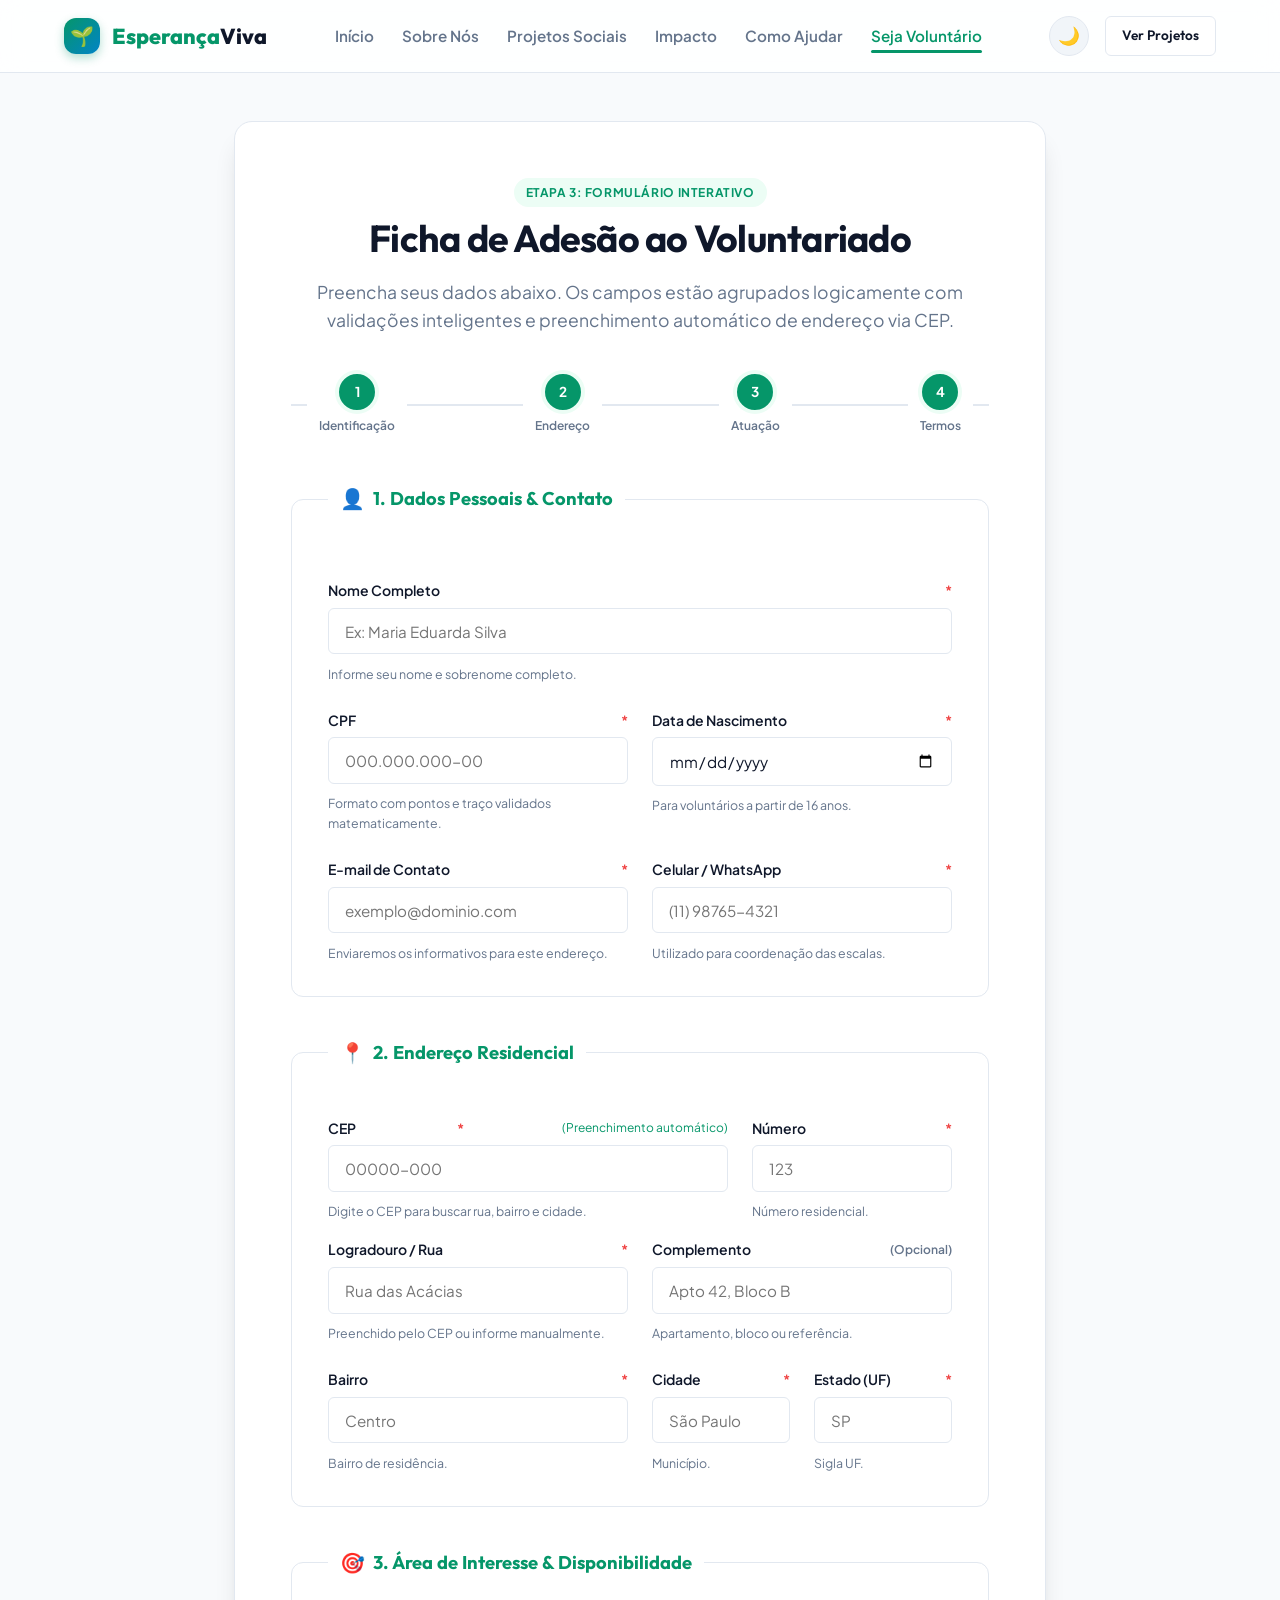
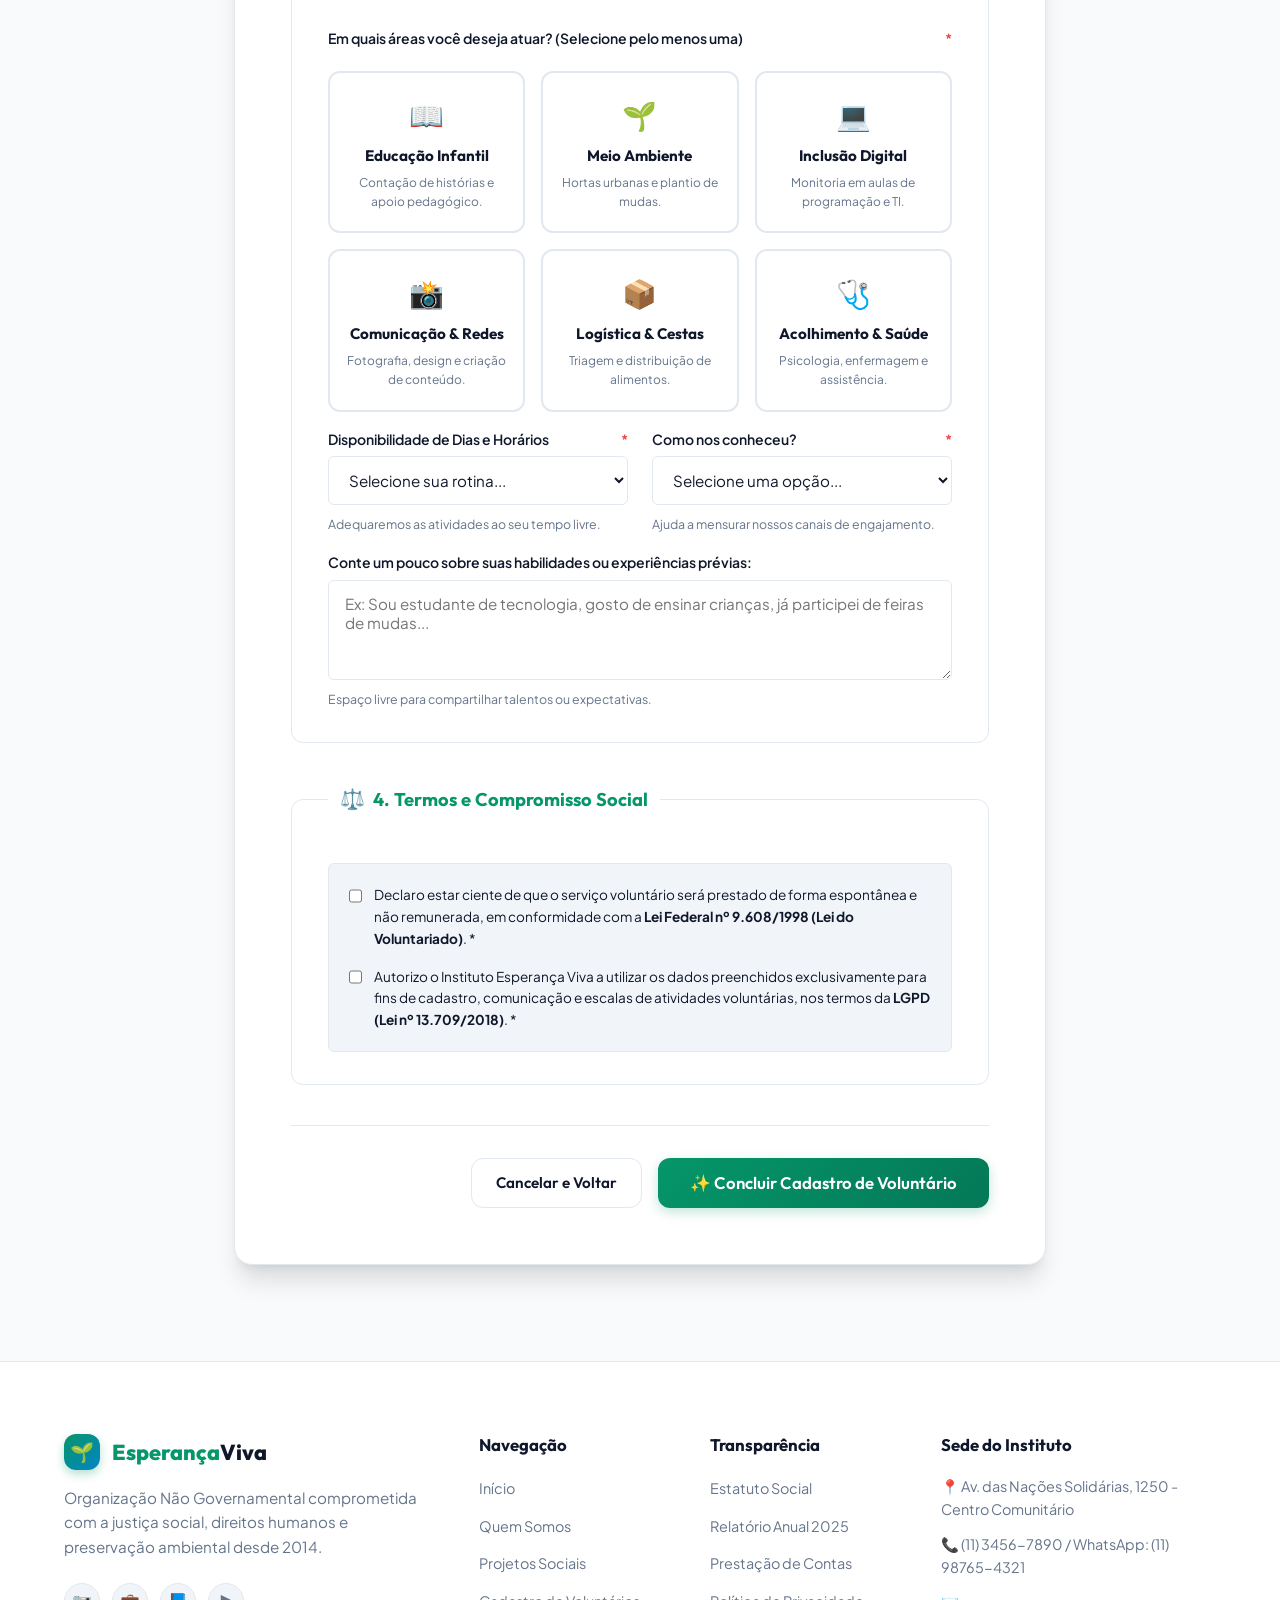
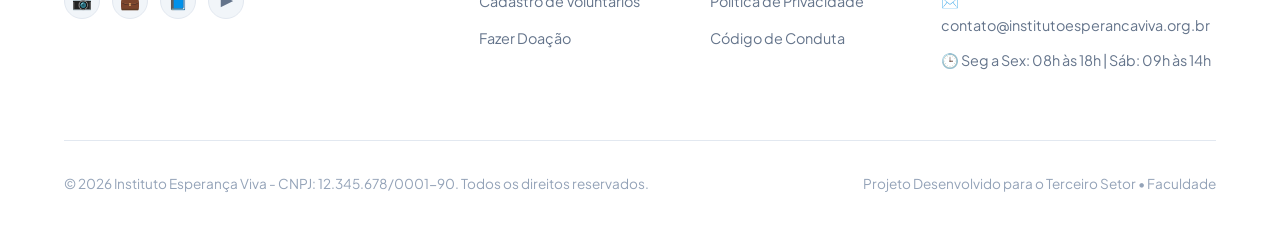
==== cadastro.html @ fc330743 "feat: implementacao completa das etapas 1, 2 e 3 do front-end da ONG" ====
<!DOCTYPE html>
<html lang="pt-BR">
<head>
  <meta charset="UTF-8">
  <meta name="viewport" content="width=device-width, initial-scale=1.0">
  <title>Cadastro de Voluntários | Instituto Esperança Viva</title>
  <meta name="description" content="Formulário oficial de cadastro de voluntários do Instituto Esperança Viva. Junte-se a nós e transforme vidas na comunidade.">
  
  <!-- OpenGraph -->
  <meta property="og:title" content="Cadastro de Voluntários | Instituto Esperança Viva">
  <meta property="og:description" content="Preencha sua ficha de voluntário e venha transformar realidades conosco.">
  <meta property="og:image" content="assets/images/hero.jpg">

  <!-- Google Fonts -->
  <link rel="preconnect" href="https://fonts.googleapis.com">
  <link rel="preconnect" href="https://fonts.gstatic.com" crossorigin>
  <link href="https://fonts.googleapis.com/css2?family=Outfit:wght@400;500;600;700;800&family=Plus+Jakarta+Sans:wght@400;500;600;700&display=swap" rel="stylesheet">

  <!-- Stylesheets -->
  <link rel="stylesheet" href="css/style.css">
  <link rel="stylesheet" href="css/pages.css">
  <link rel="stylesheet" href="css/responsive.css">
</head>
<body>

  <!-- =========================================================================
       Header & Navegação Semântica
       ========================================================================= -->
  <header class="site-header" id="header">
    <div class="container header-container">
      <a href="index.html" class="logo" aria-label="Página Inicial do Instituto Esperança Viva">
        <div class="logo-icon" aria-hidden="true">🌱</div>
        <div>Esperança<span>Viva</span></div>
      </a>

      <nav class="main-nav" id="mainNav" aria-label="Navegação Principal">
        <ul class="nav-list">
          <li><a href="index.html" class="nav-link">Início</a></li>
          <li><a href="index.html#sobre" class="nav-link">Sobre Nós</a></li>
          <li><a href="projetos.html" class="nav-link">Projetos Sociais</a></li>
          <li><a href="index.html#impacto" class="nav-link">Impacto</a></li>
          <li><a href="index.html#doar" class="nav-link">Como Ajudar</a></li>
          <li><a href="cadastro.html" class="nav-link active">Seja Voluntário</a></li>
        </ul>
      </nav>

      <div class="header-actions">
        <button type="button" class="theme-toggle-btn" id="themeToggle" aria-label="Alternar tema claro e escuro">🌙</button>
        <a href="projetos.html" class="btn btn-secondary btn-sm">Ver Projetos</a>
        <button type="button" class="mobile-menu-btn" id="mobileMenuBtn" aria-label="Abrir menu de navegação" aria-expanded="false">☰</button>
      </div>
    </div>
  </header>

  <!-- =========================================================================
       Conteúdo Principal (Main) - Formulário Avançado de Cadastro (Etapa 3)
       ========================================================================= -->
  <main id="mainContent">

    <div class="container form-page-container">
      <div class="form-card">
        
        <header class="form-header-intro">
          <span class="badge badge-primary">Etapa 3: Formulário Interativo</span>
          <h1 class="section-title" style="margin-top: 0.5rem; font-size: 2.35rem;">Ficha de Adesão ao Voluntariado</h1>
          <p class="section-subtitle">
            Preencha seus dados abaixo. Os campos estão agrupados logicamente com validações inteligentes e preenchimento automático de endereço via CEP.
          </p>
        </header>

        <!-- Indicador Visual de Etapas Lógicas -->
        <div class="form-progress-indicator" aria-hidden="true">
          <div class="step-item active">
            <div class="step-bubble">1</div>
            <span class="step-label">Identificação</span>
          </div>
          <div class="step-item active">
            <div class="step-bubble">2</div>
            <span class="step-label">Endereço</span>
          </div>
          <div class="step-item active">
            <div class="step-bubble">3</div>
            <span class="step-label">Atuação</span>
          </div>
          <div class="step-item active">
            <div class="step-bubble">4</div>
            <span class="step-label">Termos</span>
          </div>
        </div>

        <!-- FORMULÁRIO PRINCIPAL COM AGRUPAMENTOS SEMÂNTICOS -->
        <form id="volunteerForm" novalidate autocomplete="on">

          <!-- ===============================================================
               GRUPO 1: DADOS PESSOAIS
               =============================================================== -->
          <fieldset class="form-fieldset">
            <legend class="form-legend">
              <span class="legend-icon">👤</span> 1. Dados Pessoais & Contato
            </legend>

            <div class="form-grid-2">
              
              <!-- Nome Completo -->
              <div class="form-group full-width">
                <label for="nome" class="form-label">
                  Nome Completo <span class="required-mark">*</span>
                </label>
                <div class="input-wrapper">
                  <input type="text" id="nome" name="nome" class="form-input" required minlength="4" placeholder="Ex: Maria Eduarda Silva" autocomplete="name">
                </div>
                <div class="feedback-msg hint" aria-live="polite">Informe seu nome e sobrenome completo.</div>
              </div>

              <!-- CPF -->
              <div class="form-group">
                <label for="cpf" class="form-label">
                  CPF <span class="required-mark">*</span>
                </label>
                <div class="input-wrapper">
                  <input type="text" id="cpf" name="cpf" class="form-input" data-mask="cpf" required placeholder="000.000.000-00" maxlength="14" autocomplete="off">
                </div>
                <div class="feedback-msg hint" aria-live="polite">Formato com pontos e traço validados matematicamente.</div>
              </div>

              <!-- Data de Nascimento -->
              <div class="form-group">
                <label for="dataNascimento" class="form-label">
                  Data de Nascimento <span class="required-mark">*</span>
                </label>
                <div class="input-wrapper">
                  <input type="date" id="dataNascimento" name="data_nascimento" class="form-input" required max="2010-01-01">
                </div>
                <div class="feedback-msg hint" aria-live="polite">Para voluntários a partir de 16 anos.</div>
              </div>

              <!-- E-mail -->
              <div class="form-group">
                <label for="email" class="form-label">
                  E-mail de Contato <span class="required-mark">*</span>
                </label>
                <div class="input-wrapper">
                  <input type="email" id="email" name="email" class="form-input" required placeholder="exemplo@dominio.com" autocomplete="email">
                </div>
                <div class="feedback-msg hint" aria-live="polite">Enviaremos os informativos para este endereço.</div>
              </div>

              <!-- Telefone / WhatsApp -->
              <div class="form-group">
                <label for="telefone" class="form-label">
                  Celular / WhatsApp <span class="required-mark">*</span>
                </label>
                <div class="input-wrapper">
                  <input type="tel" id="telefone" name="telefone" class="form-input" data-mask="phone" required placeholder="(11) 98765-4321" maxlength="15" autocomplete="tel">
                </div>
                <div class="feedback-msg hint" aria-live="polite">Utilizado para coordenação das escalas.</div>
              </div>

            </div>
          </fieldset>

          <!-- ===============================================================
               GRUPO 2: ENDEREÇO & LOCALIZAÇÃO (ViaCEP)
               =============================================================== -->
          <fieldset class="form-fieldset">
            <legend class="form-legend">
              <span class="legend-icon">📍</span> 2. Endereço Residencial
            </legend>

            <div class="form-grid-cep">
              
              <!-- CEP com Busca Automática -->
              <div class="form-group">
                <label for="cep" class="form-label">
                  CEP <span class="required-mark">*</span>
                  <span style="font-size: 0.75rem; color: var(--primary); font-weight: normal;">(Preenchimento automático)</span>
                </label>
                <div class="input-wrapper">
                  <input type="text" id="cep" name="cep" class="form-input" data-mask="cep" required placeholder="00000-000" maxlength="9" autocomplete="postal-code">
                </div>
                <div class="feedback-msg hint" aria-live="polite">Digite o CEP para buscar rua, bairro e cidade.</div>
              </div>

              <!-- Número -->
              <div class="form-group">
                <label for="numero" class="form-label">
                  Número <span class="required-mark">*</span>
                </label>
                <div class="input-wrapper">
                  <input type="text" id="numero" name="numero" class="form-input" required placeholder="123" autocomplete="address-line2">
                </div>
                <div class="feedback-msg hint" aria-live="polite">Número residencial.</div>
              </div>

            </div>

            <div class="form-grid-2">
              
              <!-- Logradouro / Rua -->
              <div class="form-group">
                <label for="logradouro" class="form-label">
                  Logradouro / Rua <span class="required-mark">*</span>
                </label>
                <div class="input-wrapper">
                  <input type="text" id="logradouro" name="logradouro" class="form-input" required placeholder="Rua das Acácias" autocomplete="address-line1">
                </div>
                <div class="feedback-msg hint" aria-live="polite">Preenchido pelo CEP ou informe manualmente.</div>
              </div>

              <!-- Complemento -->
              <div class="form-group">
                <label for="complemento" class="form-label">
                  Complemento <span style="font-size: 0.75rem; color: var(--text-muted);">(Opcional)</span>
                </label>
                <div class="input-wrapper">
                  <input type="text" id="complemento" name="complemento" class="form-input" placeholder="Apto 42, Bloco B">
                </div>
                <div class="feedback-msg hint" aria-live="polite">Apartamento, bloco ou referência.</div>
              </div>

              <!-- Bairro -->
              <div class="form-group">
                <label for="bairro" class="form-label">
                  Bairro <span class="required-mark">*</span>
                </label>
                <div class="input-wrapper">
                  <input type="text" id="bairro" name="bairro" class="form-input" required placeholder="Centro" autocomplete="address-level3">
                </div>
                <div class="feedback-msg hint" aria-live="polite">Bairro de residência.</div>
              </div>

              <!-- Cidade e Estado -->
              <div class="form-grid-2" style="margin-top: 0;">
                <div class="form-group">
                  <label for="cidade" class="form-label">
                    Cidade <span class="required-mark">*</span>
                  </label>
                  <div class="input-wrapper">
                    <input type="text" id="cidade" name="cidade" class="form-input" required placeholder="São Paulo" autocomplete="address-level2">
                  </div>
                  <div class="feedback-msg hint">Município.</div>
                </div>

                <div class="form-group">
                  <label for="estado" class="form-label">
                    Estado (UF) <span class="required-mark">*</span>
                  </label>
                  <div class="input-wrapper">
                    <input type="text" id="estado" name="estado" class="form-input" required placeholder="SP" maxlength="2" style="text-transform: uppercase;">
                  </div>
                  <div class="feedback-msg hint">Sigla UF.</div>
                </div>
              </div>

            </div>
          </fieldset>

          <!-- ===============================================================
               GRUPO 3: PERFIL DE ATUAÇÃO NO TERCEIRO SETOR
               =============================================================== -->
          <fieldset class="form-fieldset">
            <legend class="form-legend">
              <span class="legend-icon">🎯</span> 3. Área de Interesse & Disponibilidade
            </legend>

            <div class="form-group full-width">
              <label class="form-label">
                Em quais áreas você deseja atuar? (Selecione pelo menos uma) <span class="required-mark">*</span>
              </label>
              
              <div class="interest-options-grid">
                
                <label class="interest-checkbox-label">
                  <input type="checkbox" name="area_interesse" value="educacao">
                  <div class="interest-custom-card">
                    <span class="card-emoji">📖</span>
                    <h5>Educação Infantil</h5>
                    <p>Contação de histórias e apoio pedagógico.</p>
                  </div>
                </label>

                <label class="interest-checkbox-label">
                  <input type="checkbox" name="area_interesse" value="ambiente">
                  <div class="interest-custom-card">
                    <span class="card-emoji">🌱</span>
                    <h5>Meio Ambiente</h5>
                    <p>Hortas urbanas e plantio de mudas.</p>
                  </div>
                </label>

                <label class="interest-checkbox-label">
                  <input type="checkbox" name="area_interesse" value="tecnologia">
                  <div class="interest-custom-card">
                    <span class="card-emoji">💻</span>
                    <h5>Inclusão Digital</h5>
                    <p>Monitoria em aulas de programação e TI.</p>
                  </div>
                </label>

                <label class="interest-checkbox-label">
                  <input type="checkbox" name="area_interesse" value="comunicacao">
                  <div class="interest-custom-card">
                    <span class="card-emoji">📸</span>
                    <h5>Comunicação & Redes</h5>
                    <p>Fotografia, design e criação de conteúdo.</p>
                  </div>
                </label>

                <label class="interest-checkbox-label">
                  <input type="checkbox" name="area_interesse" value="assistencia">
                  <div class="interest-custom-card">
                    <span class="card-emoji">📦</span>
                    <h5>Logística & Cestas</h5>
                    <p>Triagem e distribuição de alimentos.</p>
                  </div>
                </label>

                <label class="interest-checkbox-label">
                  <input type="checkbox" name="area_interesse" value="saude">
                  <div class="interest-custom-card">
                    <span class="card-emoji">🩺</span>
                    <h5>Acolhimento & Saúde</h5>
                    <p>Psicologia, enfermagem e assistência.</p>
                  </div>
                </label>

              </div>
              <div id="interestError" class="feedback-msg error" style="display: none; margin-top: 0.5rem;">
                Por favor, escolha pelo menos uma área de atuação.
              </div>
            </div>

            <div class="form-grid-2">
              
              <!-- Disponibilidade -->
              <div class="form-group">
                <label for="disponibilidade" class="form-label">
                  Disponibilidade de Dias e Horários <span class="required-mark">*</span>
                </label>
                <div class="input-wrapper">
                  <select id="disponibilidade" name="disponibilidade" class="form-select" required>
                    <option value="" disabled selected>Selecione sua rotina...</option>
                    <option value="sabados">Aos Sábados (Manhã ou Tarde)</option>
                    <option value="domingos">Aos Domingos</option>
                    <option value="dias_uteis_manha">Dias de Semana - Período Matutino</option>
                    <option value="dias_uteis_tarde">Dias de Semana - Período Vespertino</option>
                    <option value="noite_online">Noturno / Atividades Remotas</option>
                    <option value="flexivel">Horários Flexíveis sob Demanda</option>
                  </select>
                </div>
                <div class="feedback-msg hint">Adequaremos as atividades ao seu tempo livre.</div>
              </div>

              <!-- Como conheceu -->
              <div class="form-group">
                <label for="origem" class="form-label">
                  Como nos conheceu? <span class="required-mark">*</span>
                </label>
                <div class="input-wrapper">
                  <select id="origem" name="origem" class="form-select" required>
                    <option value="" disabled selected>Selecione uma opção...</option>
                    <option value="faculdade">Projeto / Palestra Universitária</option>
                    <option value="instagram">Instagram / TikTok</option>
                    <option value="linkedin">LinkedIn</option>
                    <option value="amigos">Indicação de Voluntários</option>
                    <option value="pesquisa">Busca no Google / Noticiário</option>
                  </select>
                </div>
                <div class="feedback-msg hint">Ajuda a mensurar nossos canais de engajamento.</div>
              </div>

            </div>

            <!-- Experiência / Habilidades -->
            <div class="form-group full-width">
              <label for="experiencia" class="form-label">
                Conte um pouco sobre suas habilidades ou experiências prévias:
              </label>
              <div class="input-wrapper">
                <textarea id="experiencia" name="experiencia" class="form-textarea" placeholder="Ex: Sou estudante de tecnologia, gosto de ensinar crianças, já participei de feiras de mudas..."></textarea>
              </div>
              <div class="feedback-msg hint">Espaço livre para compartilhar talentos ou expectativas.</div>
            </div>

          </fieldset>

          <!-- ===============================================================
               GRUPO 4: TERMOS E DECLARAÇÕES LEGAIS
               =============================================================== -->
          <fieldset class="form-fieldset">
            <legend class="form-legend">
              <span class="legend-icon">⚖️</span> 4. Termos e Compromisso Social
            </legend>

            <div class="terms-box">
              <label class="custom-checkbox-container">
                <input type="checkbox" id="termos" name="termos_voluntariado" required>
                <span>
                  Declaro estar ciente de que o serviço voluntário será prestado de forma espontânea e não remunerada, em conformidade com a <strong>Lei Federal nº 9.608/1998 (Lei do Voluntariado)</strong>. <span class="required-mark">*</span>
                </span>
              </label>

              <label class="custom-checkbox-container">
                <input type="checkbox" id="lgpd" name="consentimento_lgpd" required>
                <span>
                  Autorizo o Instituto Esperança Viva a utilizar os dados preenchidos exclusivamente para fins de cadastro, comunicação e escalas de atividades voluntárias, nos termos da <strong>LGPD (Lei nº 13.709/2018)</strong>. <span class="required-mark">*</span>
                </span>
              </label>
            </div>
          </fieldset>

          <!-- BOTÕES DE SUBMISSÃO -->
          <div class="form-actions-bar">
            <a href="index.html" class="btn btn-secondary">Cancelar e Voltar</a>
            <button type="submit" id="submitBtn" class="btn btn-primary btn-lg">
              ✨ Concluir Cadastro de Voluntário
            </button>
          </div>

        </form>

      </div>
    </div>

  </main>

  <!-- =========================================================================
       Rodapé Semântico
       ========================================================================= -->
  <footer class="site-footer">
    <div class="container">
      <div class="footer-grid">
        
        <div class="footer-brand">
          <a href="index.html" class="logo">
            <div class="logo-icon" aria-hidden="true">🌱</div>
            <div>Esperança<span>Viva</span></div>
          </a>
          <p>
            Organização Não Governamental comprometida com a justiça social, direitos humanos e preservação ambiental desde 2014.
          </p>
          <div class="social-links">
            <a href="#" class="social-link" aria-label="Instagram">📷</a>
            <a href="#" class="social-link" aria-label="LinkedIn">💼</a>
            <a href="#" class="social-link" aria-label="Facebook">📘</a>
            <a href="#" class="social-link" aria-label="YouTube">▶️</a>
          </div>
        </div>

        <div class="footer-column">
          <h4>Navegação</h4>
          <ul class="footer-links">
            <li><a href="index.html">Início</a></li>
            <li><a href="index.html#sobre">Quem Somos</a></li>
            <li><a href="projetos.html">Projetos Sociais</a></li>
            <li><a href="cadastro.html">Cadastro de Voluntários</a></li>
            <li><a href="index.html#doar">Fazer Doação</a></li>
          </ul>
        </div>

        <div class="footer-column">
          <h4>Transparência</h4>
          <ul class="footer-links">
            <li><a href="#">Estatuto Social</a></li>
            <li><a href="#">Relatório Anual 2025</a></li>
            <li><a href="#">Prestação de Contas</a></li>
            <li><a href="#">Política de Privacidade</a></li>
            <li><a href="#">Código de Conduta</a></li>
          </ul>
        </div>

        <div class="footer-column footer-contact">
          <h4>Sede do Instituto</h4>
          <ul>
            <li>📍 Av. das Nações Solidárias, 1250 - Centro Comunitário</li>
            <li>📞 (11) 3456-7890 / WhatsApp: (11) 98765-4321</li>
            <li>✉️ contato@institutoesperancaviva.org.br</li>
            <li>🕒 Seg a Sex: 08h às 18h | Sáb: 09h às 14h</li>
          </ul>
        </div>

      </div>

      <div class="footer-bottom">
        <p>&copy; 2026 Instituto Esperança Viva - CNPJ: 12.345.678/0001-90. Todos os direitos reservados.</p>
        <p>Projeto Desenvolvido para o Terceiro Setor • Faculdade</p>
      </div>
    </div>
  </footer>

  <!-- Scripts -->
  <script src="js/main.js"></script>
  <script src="js/masks.js"></script>
  <script src="js/validation.js"></script>
</body>
</html>
---- css/style.css ----
/* ==========================================================================
   Design System & Global Styles - Instituto Esperança Viva (ONG)
   ========================================================================== */

:root {
  /* Color Palette - Nature, Hope & Sophistication */
  --primary: #059669;
  --primary-hover: #047857;
  --primary-light: #ecfdf5;
  --primary-dark: #064e3b;
  --secondary: #0284c7;
  --secondary-hover: #0369a1;
  --secondary-light: #f0f9ff;
  --accent: #f59e0b;
  --accent-hover: #d97706;
  
  /* Neutral Colors (Light Theme) */
  --bg-main: #f8fafc;
  --bg-surface: #ffffff;
  --bg-subtle: #f1f5f9;
  --border: #e2e8f0;
  --border-focus: #059669;
  
  --text-main: #0f172a;
  --text-muted: #64748b;
  --text-light: #94a3b8;
  --text-inverse: #ffffff;
  
  /* Feedback States */
  --success: #10b981;
  --success-bg: #d1fae5;
  --error: #ef4444;
  --error-bg: #fee2e2;
  --warning: #f59e0b;
  --warning-bg: #fef3c7;
  
  /* Elevation & Shadows */
  --shadow-sm: 0 1px 2px 0 rgb(0 0 0 / 0.05);
  --shadow-md: 0 4px 6px -1px rgb(0 0 0 / 0.08), 0 2px 4px -2px rgb(0 0 0 / 0.06);
  --shadow-lg: 0 10px 15px -3px rgb(0 0 0 / 0.1), 0 4px 6px -4px rgb(0 0 0 / 0.08);
  --shadow-xl: 0 20px 25px -5px rgb(0 0 0 / 0.12), 0 8px 10px -6px rgb(0 0 0 / 0.08);
  
  /* Typography & Geometry */
  --font-heading: 'Outfit', -apple-system, BlinkMacSystemFont, 'Segoe UI', Roboto, sans-serif;
  --font-body: 'Plus Jakarta Sans', -apple-system, BlinkMacSystemFont, 'Segoe UI', Roboto, sans-serif;
  --radius-sm: 6px;
  --radius-md: 12px;
  --radius-lg: 18px;
  --radius-full: 9999px;
  --transition: all 0.25s cubic-bezier(0.4, 0, 0.2, 1);
  --container-max: 1200px;
}

/* Dark Theme Variables */
[data-theme="dark"] {
  --bg-main: #0b1120;
  --bg-surface: #131c31;
  --bg-subtle: #1e293b;
  --border: #334155;
  --border-focus: #10b981;
  
  --text-main: #f8fafc;
  --text-muted: #94a3b8;
  --text-light: #64748b;
  
  --primary-light: rgba(5, 150, 105, 0.15);
  --secondary-light: rgba(2, 132, 199, 0.15);
  --shadow-md: 0 4px 12px rgba(0, 0, 0, 0.4);
  --shadow-lg: 0 10px 24px rgba(0, 0, 0, 0.5);
}

/* Reset & Box Sizing */
*, *::before, *::after {
  box-sizing: border-box;
  margin: 0;
  padding: 0;
}

html {
  scroll-behavior: smooth;
  font-size: 16px;
}

body {
  font-family: var(--font-body);
  background-color: var(--bg-main);
  color: var(--text-main);
  line-height: 1.6;
  min-height: 100vh;
  display: flex;
  flex-direction: column;
  transition: background-color 0.3s ease, color 0.3s ease;
  overflow-x: hidden;
}

/* Container */
.container {
  width: 100%;
  max-width: var(--container-max);
  margin-left: auto;
  margin-right: auto;
  padding-left: 1.5rem;
  padding-right: 1.5rem;
}

/* Typography Helpers */
h1, h2, h3, h4, h5, h6 {
  font-family: var(--font-heading);
  color: var(--text-main);
  line-height: 1.25;
  font-weight: 700;
}

a {
  color: inherit;
  text-decoration: none;
  transition: var(--transition);
}

img {
  max-width: 100%;
  height: auto;
  display: block;
}

/* ==========================================================================
   Header & Navigation
   ========================================================================== */
.site-header {
  position: sticky;
  top: 0;
  z-index: 100;
  background-color: rgba(255, 255, 255, 0.85);
  backdrop-filter: blur(12px);
  -webkit-backdrop-filter: blur(12px);
  border-bottom: 1px solid var(--border);
  transition: var(--transition);
}

[data-theme="dark"] .site-header {
  background-color: rgba(19, 28, 49, 0.85);
}

.header-container {
  display: flex;
  align-items: center;
  justify-content: space-between;
  height: 4.5rem;
}

/* Logo */
.logo {
  display: flex;
  align-items: center;
  gap: 0.75rem;
  font-family: var(--font-heading);
  font-weight: 800;
  font-size: 1.35rem;
  color: var(--primary);
}

.logo-icon {
  width: 2.25rem;
  height: 2.25rem;
  background: linear-gradient(135deg, var(--primary), var(--secondary));
  color: #fff;
  border-radius: var(--radius-md);
  display: flex;
  align-items: center;
  justify-content: center;
  font-size: 1.2rem;
  box-shadow: 0 4px 10px rgba(5, 150, 105, 0.3);
}

.logo span {
  color: var(--text-main);
}

/* Navigation Links */
.main-nav {
  display: flex;
  align-items: center;
  gap: 2rem;
}

.nav-list {
  display: flex;
  align-items: center;
  list-style: none;
  gap: 1.75rem;
}

.nav-link {
  font-weight: 600;
  font-size: 0.95rem;
  color: var(--text-muted);
  position: relative;
  padding: 0.5rem 0;
}

.nav-link:hover,
.nav-link.active {
  color: var(--primary);
}

.nav-link.active::after {
  content: '';
  position: absolute;
  bottom: 0;
  left: 0;
  width: 100%;
  height: 3px;
  background-color: var(--primary);
  border-radius: var(--radius-full);
}

/* Header Actions */
.header-actions {
  display: flex;
  align-items: center;
  gap: 1rem;
}

/* Theme Toggle Button */
.theme-toggle-btn {
  background: var(--bg-subtle);
  border: 1px solid var(--border);
  color: var(--text-main);
  width: 2.5rem;
  height: 2.5rem;
  border-radius: var(--radius-full);
  display: flex;
  align-items: center;
  justify-content: center;
  cursor: pointer;
  font-size: 1.1rem;
  transition: var(--transition);
}

.theme-toggle-btn:hover {
  background-color: var(--border);
  transform: rotate(15deg);
}

/* Mobile Menu Toggle */
.mobile-menu-btn {
  display: none;
  background: transparent;
  border: none;
  color: var(--text-main);
  font-size: 1.5rem;
  cursor: pointer;
  padding: 0.5rem;
}

/* ==========================================================================
   Buttons & Badges
   ========================================================================== */
.btn {
  display: inline-flex;
  align-items: center;
  justify-content: center;
  gap: 0.5rem;
  font-family: var(--font-heading);
  font-weight: 600;
  font-size: 0.95rem;
  padding: 0.75rem 1.5rem;
  border-radius: var(--radius-md);
  border: none;
  cursor: pointer;
  transition: var(--transition);
  text-align: center;
}

.btn-primary {
  background: linear-gradient(135deg, var(--primary), #047857);
  color: #ffffff;
  box-shadow: 0 4px 12px rgba(5, 150, 105, 0.25);
}

.btn-primary:hover {
  background: linear-gradient(135deg, #047857, #065f46);
  box-shadow: 0 6px 18px rgba(5, 150, 105, 0.35);
  transform: translateY(-2px);
}

.btn-secondary {
  background-color: var(--bg-surface);
  color: var(--text-main);
  border: 1px solid var(--border);
}

.btn-secondary:hover {
  background-color: var(--bg-subtle);
  border-color: var(--text-muted);
  transform: translateY(-2px);
}

.btn-accent {
  background: linear-gradient(135deg, var(--accent), #d97706);
  color: #ffffff;
  box-shadow: 0 4px 12px rgba(245, 158, 11, 0.25);
}

.btn-accent:hover {
  background: linear-gradient(135deg, #d97706, #b45309);
  transform: translateY(-2px);
}

.btn-sm {
  padding: 0.5rem 1rem;
  font-size: 0.85rem;
  border-radius: var(--radius-sm);
}

.btn-lg {
  padding: 0.9rem 2rem;
  font-size: 1.05rem;
}

/* Badges */
.badge {
  display: inline-flex;
  align-items: center;
  gap: 0.35rem;
  padding: 0.3rem 0.75rem;
  border-radius: var(--radius-full);
  font-size: 0.75rem;
  font-weight: 700;
  text-transform: uppercase;
  letter-spacing: 0.05em;
}

.badge-primary {
  background-color: var(--primary-light);
  color: var(--primary);
}

.badge-secondary {
  background-color: var(--secondary-light);
  color: var(--secondary);
}

.badge-accent {
  background-color: var(--warning-bg);
  color: #b45309;
}

.badge-success {
  background-color: var(--success-bg);
  color: #065f46;
}

/* ==========================================================================
   Section Headers
   ========================================================================== */
.section {
  padding: 5rem 0;
}

.section-header {
  text-align: center;
  max-width: 650px;
  margin: 0 auto 3.5rem auto;
}

.section-header .badge {
  margin-bottom: 0.75rem;
}

.section-title {
  font-size: 2.25rem;
  margin-bottom: 1rem;
  letter-spacing: -0.02em;
}

.section-subtitle {
  color: var(--text-muted);
  font-size: 1.1rem;
}

/* ==========================================================================
   Footer
   ========================================================================== */
.site-footer {
  background-color: var(--bg-surface);
  border-top: 1px solid var(--border);
  padding: 4.5rem 0 2rem 0;
  margin-top: auto;
}

.footer-grid {
  display: grid;
  grid-template-columns: 2fr 1fr 1fr 1.5fr;
  gap: 3rem;
  margin-bottom: 3.5rem;
}

.footer-brand p {
  color: var(--text-muted);
  margin: 1rem 0 1.5rem 0;
  font-size: 0.95rem;
}

.social-links {
  display: flex;
  gap: 0.75rem;
}

.social-link {
  width: 2.25rem;
  height: 2.25rem;
  border-radius: var(--radius-full);
  background: var(--bg-subtle);
  border: 1px solid var(--border);
  display: flex;
  align-items: center;
  justify-content: center;
  color: var(--text-muted);
  transition: var(--transition);
}

.social-link:hover {
  background: var(--primary);
  color: #ffffff;
  border-color: var(--primary);
  transform: translateY(-2px);
}

.footer-column h4 {
  font-size: 1.05rem;
  margin-bottom: 1.25rem;
  color: var(--text-main);
}

.footer-links {
  list-style: none;
  display: flex;
  flex-direction: column;
  gap: 0.75rem;
}

.footer-links a {
  color: var(--text-muted);
  font-size: 0.9rem;
}

.footer-links a:hover {
  color: var(--primary);
  padding-left: 4px;
}

.footer-contact li {
  display: flex;
  align-items: flex-start;
  gap: 0.75rem;
  color: var(--text-muted);
  font-size: 0.9rem;
  margin-bottom: 0.75rem;
}

.footer-bottom {
  padding-top: 2rem;
  border-top: 1px solid var(--border);
  display: flex;
  justify-content: space-between;
  align-items: center;
  color: var(--text-light);
  font-size: 0.85rem;
}

/* ==========================================================================
   Toast Notification System
   ========================================================================== */
.toast-container {
  position: fixed;
  bottom: 2rem;
  right: 2rem;
  z-index: 9999;
  display: flex;
  flex-direction: column;
  gap: 0.75rem;
  pointer-events: none;
}

.toast {
  pointer-events: auto;
  min-width: 320px;
  max-width: 420px;
  background-color: var(--bg-surface);
  border: 1px solid var(--border);
  border-radius: var(--radius-md);
  box-shadow: var(--shadow-xl);
  padding: 1rem 1.25rem;
  display: flex;
  align-items: flex-start;
  gap: 0.85rem;
  transform: translateY(30px);
  opacity: 0;
  transition: all 0.35s cubic-bezier(0.175, 0.885, 0.32, 1.275);
}

.toast.show {
  transform: translateY(0);
  opacity: 1;
}

.toast-icon {
  font-size: 1.35rem;
  line-height: 1;
}

.toast.success {
  border-left: 4px solid var(--success);
}
.toast.success .toast-icon {
  color: var(--success);
}

.toast.error {
  border-left: 4px solid var(--error);
}
.toast.error .toast-icon {
  color: var(--error);
}

.toast-content h5 {
  font-size: 0.95rem;
  margin-bottom: 0.2rem;
}

.toast-content p {
  font-size: 0.85rem;
  color: var(--text-muted);
}
---- css/pages.css ----
/* ==========================================================================
   Page Specific Styles - Início, Projetos & Formulário de Cadastro
   ========================================================================== */

/* --------------------------------------------------------------------------
   Hero Section
   -------------------------------------------------------------------------- */
.hero-section {
  padding: 4.5rem 0 5.5rem 0;
  background: radial-gradient(circle at top right, var(--primary-light), transparent 60%),
              radial-gradient(circle at bottom left, var(--secondary-light), transparent 60%);
  position: relative;
  overflow: hidden;
}

.hero-grid {
  display: grid;
  grid-template-columns: 1.15fr 0.85fr;
  align-items: center;
  gap: 3.5rem;
}

.hero-content {
  display: flex;
  flex-direction: column;
  align-items: flex-start;
}

.hero-title {
  font-size: 3.25rem;
  letter-spacing: -0.03em;
  margin: 1.25rem 0 1.25rem 0;
  line-height: 1.15;
}

.hero-title .highlight {
  background: linear-gradient(135deg, var(--primary), var(--secondary));
  -webkit-background-clip: text;
  -webkit-text-fill-color: transparent;
}

.hero-description {
  font-size: 1.2rem;
  color: var(--text-muted);
  margin-bottom: 2rem;
  max-width: 540px;
}

.hero-actions {
  display: flex;
  flex-wrap: wrap;
  gap: 1rem;
  margin-bottom: 2.5rem;
}

.hero-badges-trust {
  display: flex;
  align-items: center;
  gap: 1.5rem;
  padding-top: 1.5rem;
  border-top: 1px solid var(--border);
  width: 100%;
}

.trust-item {
  display: flex;
  align-items: center;
  gap: 0.5rem;
  font-size: 0.85rem;
  font-weight: 600;
  color: var(--text-muted);
}

.trust-icon {
  color: var(--primary);
  font-size: 1.1rem;
}

/* Hero Media & Floating Card */
.hero-media-wrapper {
  position: relative;
}

.hero-image-container {
  border-radius: var(--radius-lg);
  overflow: hidden;
  box-shadow: var(--shadow-xl);
  border: 4px solid var(--bg-surface);
  position: relative;
}

.hero-image-container img {
  width: 100%;
  height: 440px;
  object-fit: cover;
  transition: transform 0.5s ease;
}

.hero-image-container:hover img {
  transform: scale(1.03);
}

.floating-impact-card {
  position: absolute;
  bottom: -1.5rem;
  left: -1.5rem;
  background-color: var(--bg-surface);
  border: 1px solid var(--border);
  padding: 1.25rem 1.5rem;
  border-radius: var(--radius-md);
  box-shadow: var(--shadow-xl);
  display: flex;
  align-items: center;
  gap: 1rem;
  backdrop-filter: blur(8px);
  animation: floatSlow 4s ease-in-out infinite;
}

@keyframes floatSlow {
  0%, 100% { transform: translateY(0); }
  50% { transform: translateY(-8px); }
}

.floating-icon {
  width: 3rem;
  height: 3rem;
  border-radius: var(--radius-md);
  background: linear-gradient(135deg, var(--primary), var(--secondary));
  display: flex;
  align-items: center;
  justify-content: center;
  color: #fff;
  font-size: 1.4rem;
}

.floating-text h4 {
  font-size: 1.25rem;
  margin-bottom: 0.2rem;
}

.floating-text p {
  font-size: 0.8rem;
  color: var(--text-muted);
  font-weight: 500;
}

/* --------------------------------------------------------------------------
   Sobre a ONG & Contexto do Terceiro Setor
   -------------------------------------------------------------------------- */
.about-section {
  background-color: var(--bg-surface);
}

.about-grid {
  display: grid;
  grid-template-columns: 1fr 1fr;
  gap: 4rem;
  align-items: center;
}

.about-lead {
  font-size: 1.15rem;
  color: var(--text-main);
  font-weight: 500;
  margin-bottom: 1.25rem;
}

.about-text {
  color: var(--text-muted);
  margin-bottom: 1.5rem;
}

.pillars-grid {
  display: grid;
  grid-template-columns: 1fr 1fr;
  gap: 1.5rem;
  margin-top: 2rem;
}

.pillar-card {
  background-color: var(--bg-subtle);
  border: 1px solid var(--border);
  border-radius: var(--radius-md);
  padding: 1.5rem;
  transition: var(--transition);
}

.pillar-card:hover {
  transform: translateY(-4px);
  border-color: var(--primary);
  box-shadow: var(--shadow-md);
}

.pillar-icon {
  width: 2.5rem;
  height: 2.5rem;
  border-radius: var(--radius-sm);
  background-color: var(--primary-light);
  color: var(--primary);
  display: flex;
  align-items: center;
  justify-content: center;
  font-size: 1.25rem;
  margin-bottom: 1rem;
}

.pillar-card h4 {
  font-size: 1.1rem;
  margin-bottom: 0.5rem;
}

.pillar-card p {
  font-size: 0.875rem;
  color: var(--text-muted);
}

/* --------------------------------------------------------------------------
   Métricas de Impacto (Animated Counters)
   -------------------------------------------------------------------------- */
.metrics-section {
  background: linear-gradient(135deg, var(--primary-dark), #0f172a);
  color: #ffffff;
  padding: 4.5rem 0;
}

.metrics-section .section-header .section-title,
.metrics-section .section-header .section-subtitle {
  color: #ffffff;
}
.metrics-section .section-header .section-subtitle {
  opacity: 0.85;
}

.metrics-grid {
  display: grid;
  grid-template-columns: repeat(4, 1fr);
  gap: 2rem;
}

.metric-card {
  background: rgba(255, 255, 255, 0.05);
  border: 1px solid rgba(255, 255, 255, 0.1);
  backdrop-filter: blur(10px);
  border-radius: var(--radius-md);
  padding: 2rem 1.5rem;
  text-align: center;
  transition: var(--transition);
}

.metric-card:hover {
  background: rgba(255, 255, 255, 0.1);
  transform: translateY(-5px);
}

.metric-number {
  font-family: var(--font-heading);
  font-size: 2.75rem;
  font-weight: 800;
  color: var(--accent);
  line-height: 1;
  margin-bottom: 0.5rem;
}

.metric-label {
  font-size: 0.95rem;
  font-weight: 600;
  color: #e2e8f0;
}

.metric-desc {
  font-size: 0.8rem;
  color: #94a3b8;
  margin-top: 0.35rem;
}

/* --------------------------------------------------------------------------
   Projetos Sociais (Filtros & Cards)
   -------------------------------------------------------------------------- */
.projects-filter-bar {
  display: flex;
  align-items: center;
  justify-content: center;
  flex-wrap: wrap;
  gap: 0.75rem;
  margin-bottom: 3rem;
}

.filter-btn {
  background-color: var(--bg-surface);
  border: 1px solid var(--border);
  color: var(--text-muted);
  font-family: var(--font-heading);
  font-weight: 600;
  font-size: 0.9rem;
  padding: 0.6rem 1.25rem;
  border-radius: var(--radius-full);
  cursor: pointer;
  transition: var(--transition);
}

.filter-btn:hover {
  border-color: var(--primary);
  color: var(--primary);
}

.filter-btn.active {
  background-color: var(--primary);
  border-color: var(--primary);
  color: #ffffff;
  box-shadow: 0 4px 10px rgba(5, 150, 105, 0.3);
}

.projects-grid {
  display: grid;
  grid-template-columns: repeat(3, 1fr);
  gap: 2.25rem;
}

.project-card {
  background-color: var(--bg-surface);
  border: 1px solid var(--border);
  border-radius: var(--radius-lg);
  overflow: hidden;
  box-shadow: var(--shadow-sm);
  display: flex;
  flex-direction: column;
  transition: var(--transition);
}

.project-card:hover {
  transform: translateY(-6px);
  box-shadow: var(--shadow-xl);
  border-color: var(--border-focus);
}

.project-thumb {
  position: relative;
  height: 220px;
  overflow: hidden;
}

.project-thumb img {
  width: 100%;
  height: 100%;
  object-fit: cover;
  transition: transform 0.5s ease;
}

.project-card:hover .project-thumb img {
  transform: scale(1.08);
}

.project-badge-status {
  position: absolute;
  top: 1rem;
  right: 1rem;
  z-index: 2;
  box-shadow: 0 2px 8px rgba(0, 0, 0, 0.15);
}

.project-category-tag {
  position: absolute;
  bottom: 1rem;
  left: 1rem;
  z-index: 2;
  background: rgba(15, 23, 42, 0.8);
  backdrop-filter: blur(6px);
  color: #ffffff;
  padding: 0.25rem 0.75rem;
  border-radius: var(--radius-sm);
  font-size: 0.75rem;
  font-weight: 600;
}

.project-body {
  padding: 1.75rem;
  display: flex;
  flex-direction: column;
  flex-grow: 1;
}

.project-title {
  font-size: 1.3rem;
  margin-bottom: 0.65rem;
}

.project-summary {
  font-size: 0.9rem;
  color: var(--text-muted);
  margin-bottom: 1.5rem;
  line-height: 1.5;
  flex-grow: 1;
}

.project-progress-box {
  margin-bottom: 1.5rem;
  padding-top: 1rem;
  border-top: 1px solid var(--border);
}

.progress-labels {
  display: flex;
  justify-content: space-between;
  font-size: 0.85rem;
  font-weight: 600;
  margin-bottom: 0.4rem;
}

.progress-bar-bg {
  width: 100%;
  height: 8px;
  background-color: var(--bg-subtle);
  border-radius: var(--radius-full);
  overflow: hidden;
}

.progress-bar-fill {
  height: 100%;
  background: linear-gradient(90deg, var(--primary), var(--secondary));
  border-radius: var(--radius-full);
  transition: width 1s ease-in-out;
}

.project-footer {
  display: flex;
  align-items: center;
  justify-content: space-between;
  gap: 0.75rem;
}

/* --------------------------------------------------------------------------
   Simulador de Doação Rápida (PIX)
   -------------------------------------------------------------------------- */
.donation-box {
  background: linear-gradient(135deg, var(--bg-surface), var(--bg-subtle));
  border: 2px solid var(--primary-light);
  border-radius: var(--radius-lg);
  padding: 3rem;
  box-shadow: var(--shadow-lg);
  max-width: 800px;
  margin: 0 auto;
}

.donation-amounts-grid {
  display: grid;
  grid-template-columns: repeat(4, 1fr);
  gap: 1rem;
  margin: 1.5rem 0;
}

.amount-btn {
  background: var(--bg-surface);
  border: 2px solid var(--border);
  color: var(--text-main);
  font-family: var(--font-heading);
  font-weight: 700;
  font-size: 1.25rem;
  padding: 1.25rem 1rem;
  border-radius: var(--radius-md);
  cursor: pointer;
  transition: var(--transition);
  display: flex;
  flex-direction: column;
  align-items: center;
  gap: 0.25rem;
}

.amount-btn span {
  font-size: 0.75rem;
  color: var(--text-muted);
  font-weight: 500;
}

.amount-btn:hover,
.amount-btn.active {
  border-color: var(--primary);
  background-color: var(--primary-light);
  color: var(--primary);
  transform: translateY(-2px);
}

.custom-amount-input {
  width: 100%;
  padding: 0.85rem 1rem;
  border: 1px solid var(--border);
  border-radius: var(--radius-md);
  font-size: 1rem;
  background-color: var(--bg-surface);
  color: var(--text-main);
  margin-bottom: 1.5rem;
}

/* --------------------------------------------------------------------------
   Formulário Avançado de Cadastro (Etapa 3)
   -------------------------------------------------------------------------- */
.form-page-container {
  max-width: 860px;
  margin: 3rem auto 6rem auto;
}

.form-card {
  background-color: var(--bg-surface);
  border: 1px solid var(--border);
  border-radius: var(--radius-lg);
  box-shadow: var(--shadow-xl);
  padding: 3.5rem;
}

.form-header-intro {
  text-align: center;
  margin-bottom: 2.5rem;
}

.form-progress-indicator {
  display: flex;
  justify-content: space-between;
  position: relative;
  margin-bottom: 3rem;
  padding: 0 1rem;
}

.form-progress-indicator::before {
  content: '';
  position: absolute;
  top: 50%;
  left: 0;
  right: 0;
  height: 2px;
  background-color: var(--border);
  transform: translateY(-50%);
  z-index: 1;
}

.step-item {
  position: relative;
  z-index: 2;
  background-color: var(--bg-surface);
  padding: 0 0.75rem;
  display: flex;
  flex-direction: column;
  align-items: center;
  gap: 0.35rem;
}

.step-bubble {
  width: 2.25rem;
  height: 2.25rem;
  border-radius: var(--radius-full);
  background-color: var(--bg-subtle);
  border: 2px solid var(--border);
  display: flex;
  align-items: center;
  justify-content: center;
  font-weight: 700;
  font-size: 0.85rem;
  color: var(--text-muted);
}

.step-item.active .step-bubble {
  background-color: var(--primary);
  border-color: var(--primary);
  color: #ffffff;
  box-shadow: 0 0 0 4px var(--primary-light);
}

.step-label {
  font-size: 0.75rem;
  font-weight: 600;
  color: var(--text-muted);
}

/* Agrupamento Lógico: Fieldset & Legend */
.form-fieldset {
  border: 1px solid var(--border);
  border-radius: var(--radius-md);
  padding: 2rem 2.25rem;
  margin-bottom: 2.5rem;
  background-color: var(--bg-surface);
  transition: var(--transition);
}

.form-fieldset:focus-within {
  border-color: var(--primary);
  box-shadow: 0 0 0 1px var(--primary);
}

.form-legend {
  font-family: var(--font-heading);
  font-size: 1.15rem;
  font-weight: 700;
  color: var(--primary);
  padding: 0 0.75rem;
  display: flex;
  align-items: center;
  gap: 0.5rem;
}

.legend-icon {
  font-size: 1.25rem;
}

/* Form Layout Grids */
.form-grid-2 {
  display: grid;
  grid-template-columns: 1fr 1fr;
  gap: 1.5rem;
  margin-top: 1rem;
}

.form-grid-3 {
  display: grid;
  grid-template-columns: 1fr 1fr 1fr;
  gap: 1.5rem;
  margin-top: 1rem;
}

.form-grid-cep {
  display: grid;
  grid-template-columns: 2fr 1fr;
  gap: 1.5rem;
  margin-top: 1rem;
}

.form-group {
  display: flex;
  flex-direction: column;
  gap: 0.4rem;
  position: relative;
}

.form-group.full-width {
  grid-column: 1 / -1;
  margin-top: 1rem;
}

.form-label {
  font-size: 0.875rem;
  font-weight: 600;
  color: var(--text-main);
  display: flex;
  align-items: center;
  justify-content: space-between;
}

.form-label .required-mark {
  color: var(--error);
  margin-left: 0.2rem;
}

.input-wrapper {
  position: relative;
  display: flex;
  align-items: center;
}

.form-input,
.form-select,
.form-textarea {
  width: 100%;
  padding: 0.8rem 1rem;
  font-family: var(--font-body);
  font-size: 0.95rem;
  color: var(--text-main);
  background-color: var(--bg-surface);
  border: 1px solid var(--border);
  border-radius: var(--radius-sm);
  transition: var(--transition);
  outline: none;
}

.form-input:focus,
.form-select:focus,
.form-textarea:focus {
  border-color: var(--border-focus);
  box-shadow: 0 0 0 3px var(--primary-light);
}

.form-textarea {
  resize: vertical;
  min-height: 100px;
}

/* Validation Feedback Styles */
.form-group.is-valid .form-input {
  border-color: var(--success);
  background-color: var(--success-bg);
}

.form-group.is-invalid .form-input {
  border-color: var(--error);
  background-color: var(--error-bg);
}

.feedback-msg {
  font-size: 0.775rem;
  margin-top: 0.25rem;
  min-height: 1.1rem;
  display: flex;
  align-items: center;
  gap: 0.35rem;
}

.feedback-msg.error {
  color: var(--error);
  font-weight: 500;
}

.feedback-msg.hint {
  color: var(--text-muted);
}

.input-status-icon {
  position: absolute;
  right: 1rem;
  font-size: 1rem;
  pointer-events: none;
}

.is-valid .input-status-icon {
  color: var(--success);
}

.is-invalid .input-status-icon {
  color: var(--error);
}

/* Area de Interesse Selection (Interactive Cards) */
.interest-options-grid {
  display: grid;
  grid-template-columns: repeat(3, 1fr);
  gap: 1rem;
  margin-top: 1rem;
}

.interest-checkbox-label {
  display: block;
  cursor: pointer;
}

.interest-checkbox-label input {
  position: absolute;
  opacity: 0;
  pointer-events: none;
}

.interest-custom-card {
  border: 2px solid var(--border);
  border-radius: var(--radius-md);
  padding: 1.25rem 1rem;
  text-align: center;
  background-color: var(--bg-surface);
  transition: var(--transition);
  display: flex;
  flex-direction: column;
  align-items: center;
  gap: 0.5rem;
}

.interest-custom-card .card-emoji {
  font-size: 1.75rem;
}

.interest-custom-card h5 {
  font-size: 0.95rem;
}

.interest-custom-card p {
  font-size: 0.75rem;
  color: var(--text-muted);
}

.interest-checkbox-label input:checked + .interest-custom-card {
  border-color: var(--primary);
  background-color: var(--primary-light);
  transform: translateY(-2px);
  box-shadow: var(--shadow-md);
}

/* Termos e Consentimento */
.terms-box {
  background-color: var(--bg-subtle);
  border: 1px solid var(--border);
  border-radius: var(--radius-sm);
  padding: 1.25rem;
  margin-top: 1rem;
  display: flex;
  flex-direction: column;
  gap: 1rem;
}

.custom-checkbox-container {
  display: flex;
  align-items: flex-start;
  gap: 0.75rem;
  cursor: pointer;
  font-size: 0.85rem;
  color: var(--text-main);
}

.custom-checkbox-container input[type="checkbox"] {
  width: 1.15rem;
  height: 1.15rem;
  margin-top: 0.15rem;
  accent-color: var(--primary);
  cursor: pointer;
}

.form-actions-bar {
  display: flex;
  align-items: center;
  justify-content: flex-end;
  gap: 1rem;
  margin-top: 2rem;
  padding-top: 2rem;
  border-top: 1px solid var(--border);
}

/* Loading spinner helper */
.spinner {
  display: inline-block;
  width: 1rem;
  height: 1rem;
  border: 2px solid rgba(255,255,255,0.3);
  border-radius: 50%;
  border-top-color: #fff;
  animation: spin 0.8s ease-in-out infinite;
}

@keyframes spin {
  to { transform: rotate(360deg); }
}
---- css/responsive.css ----
/* ==========================================================================
   Responsive Adaptations & Mobile Drawer
   ========================================================================== */

/* Tablet Breakpoint (max-width: 1024px) */
@media (max-width: 1024px) {
  .hero-grid {
    grid-template-columns: 1fr;
    gap: 3rem;
  }
  
  .hero-media-wrapper {
    max-width: 600px;
    margin: 0 auto;
    width: 100%;
  }

  .about-grid {
    grid-template-columns: 1fr;
    gap: 2.5rem;
  }

  .metrics-grid {
    grid-template-columns: repeat(2, 1fr);
  }

  .projects-grid {
    grid-template-columns: repeat(2, 1fr);
  }

  .footer-grid {
    grid-template-columns: 1fr 1fr;
    gap: 2.5rem;
  }

  .interest-options-grid {
    grid-template-columns: repeat(2, 1fr);
  }
}

/* Mobile Breakpoint (max-width: 768px) */
@media (max-width: 768px) {
  .mobile-menu-btn {
    display: block;
  }

  .main-nav {
    position: fixed;
    top: 4.5rem;
    left: 0;
    right: 0;
    background-color: var(--bg-surface);
    border-bottom: 1px solid var(--border);
    flex-direction: column;
    padding: 2rem 1.5rem;
    gap: 1.5rem;
    box-shadow: var(--shadow-xl);
    transform: translateY(-120%);
    opacity: 0;
    pointer-events: none;
    transition: var(--transition);
  }

  .main-nav.open {
    transform: translateY(0);
    opacity: 1;
    pointer-events: auto;
  }

  .nav-list {
    flex-direction: column;
    align-items: flex-start;
    width: 100%;
    gap: 1rem;
  }

  .nav-link {
    width: 100%;
    font-size: 1.1rem;
  }

  .hero-title {
    font-size: 2.35rem;
  }

  .hero-description {
    font-size: 1.05rem;
  }

  .floating-impact-card {
    position: static;
    margin-top: 1rem;
    animation: none;
  }

  .projects-grid {
    grid-template-columns: 1fr;
  }

  .donation-amounts-grid {
    grid-template-columns: repeat(2, 1fr);
  }

  .form-card {
    padding: 2rem 1.25rem;
  }

  .form-fieldset {
    padding: 1.5rem 1rem;
  }

  .form-grid-2,
  .form-grid-3,
  .form-grid-cep {
    grid-template-columns: 1fr;
    gap: 1.25rem;
  }

  .interest-options-grid {
    grid-template-columns: 1fr;
  }

  .footer-grid {
    grid-template-columns: 1fr;
    gap: 2rem;
  }

  .footer-bottom {
    flex-direction: column;
    gap: 1rem;
    text-align: center;
  }

  .toast-container {
    left: 1rem;
    right: 1rem;
    bottom: 1rem;
  }

  .toast {
    min-width: 100%;
  }
}

/* Small Mobile (max-width: 480px) */
@media (max-width: 480px) {
  .hero-title {
    font-size: 2rem;
  }

  .metrics-grid {
    grid-template-columns: 1fr;
  }

  .hero-actions {
    flex-direction: column;
    width: 100%;
  }

  .hero-actions .btn {
    width: 100%;
  }

  .form-actions-bar {
    flex-direction: column-reverse;
  }

  .form-actions-bar .btn {
    width: 100%;
  }
}
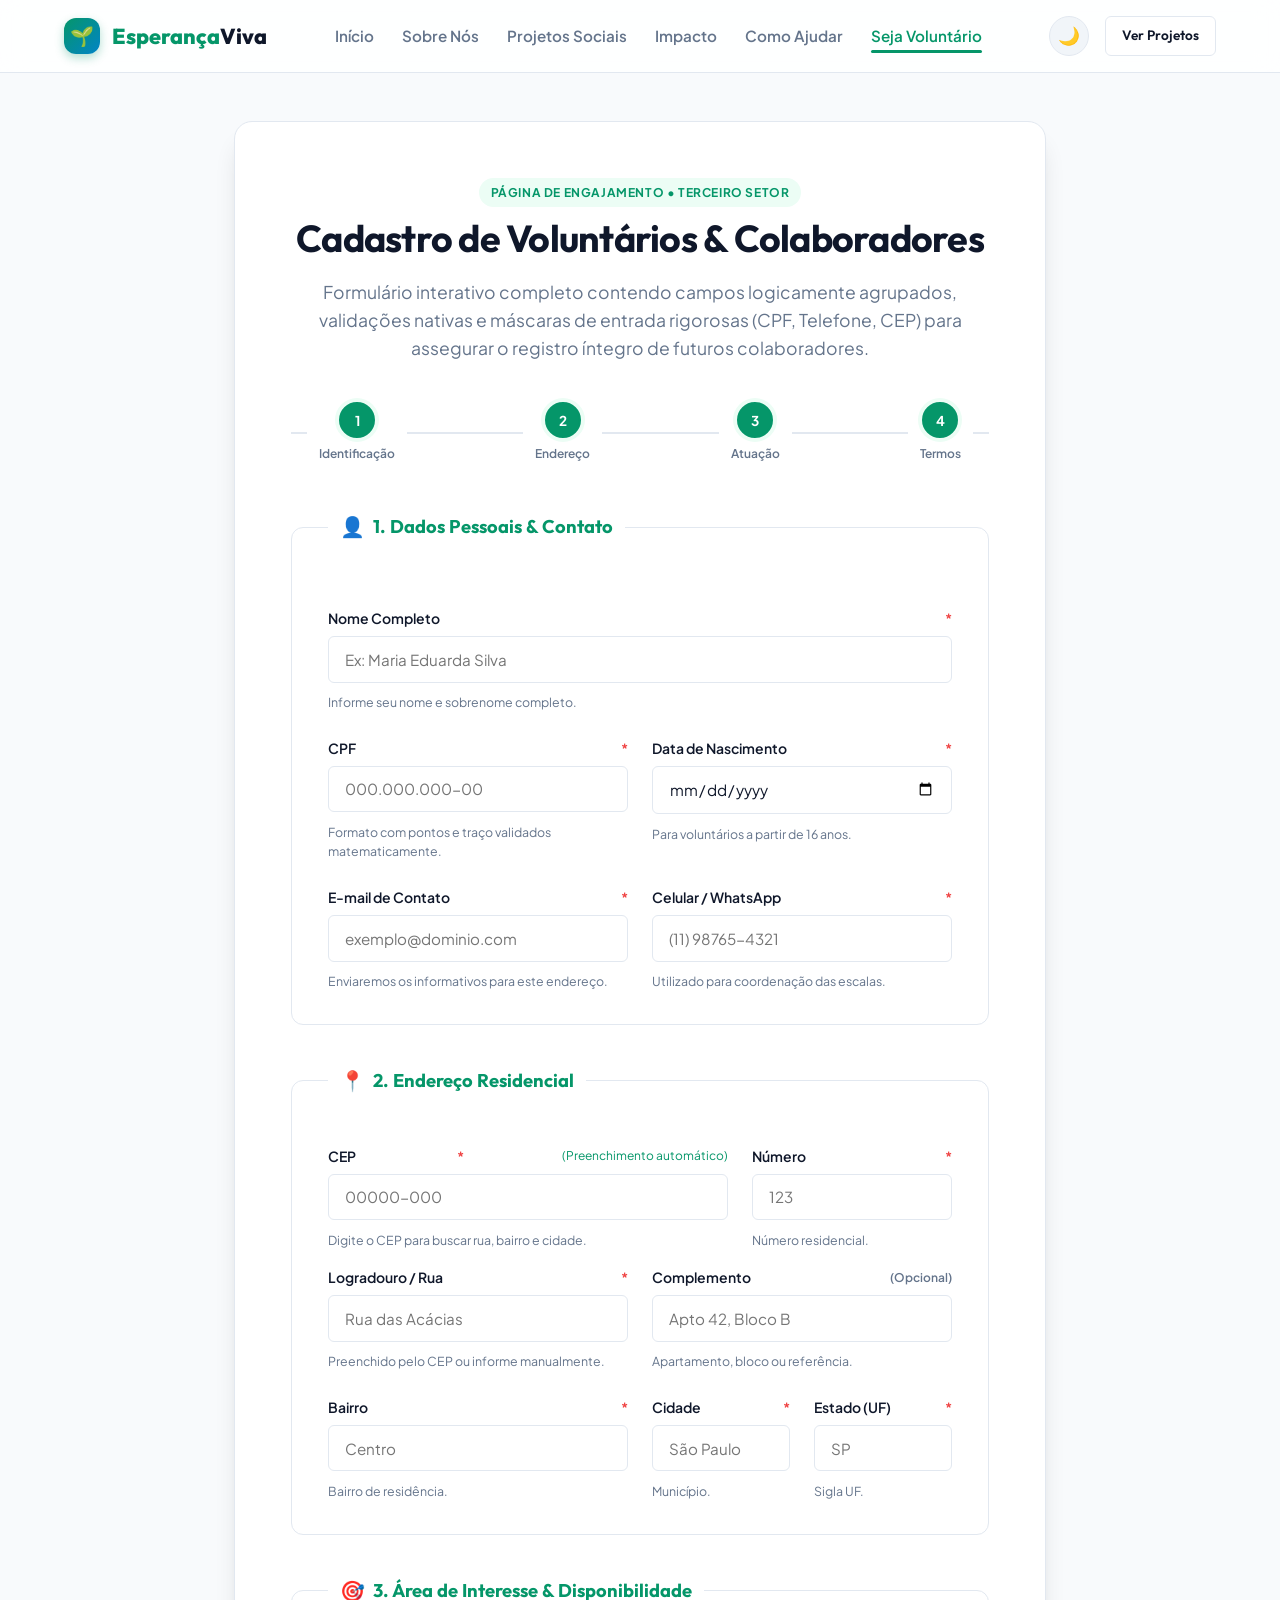
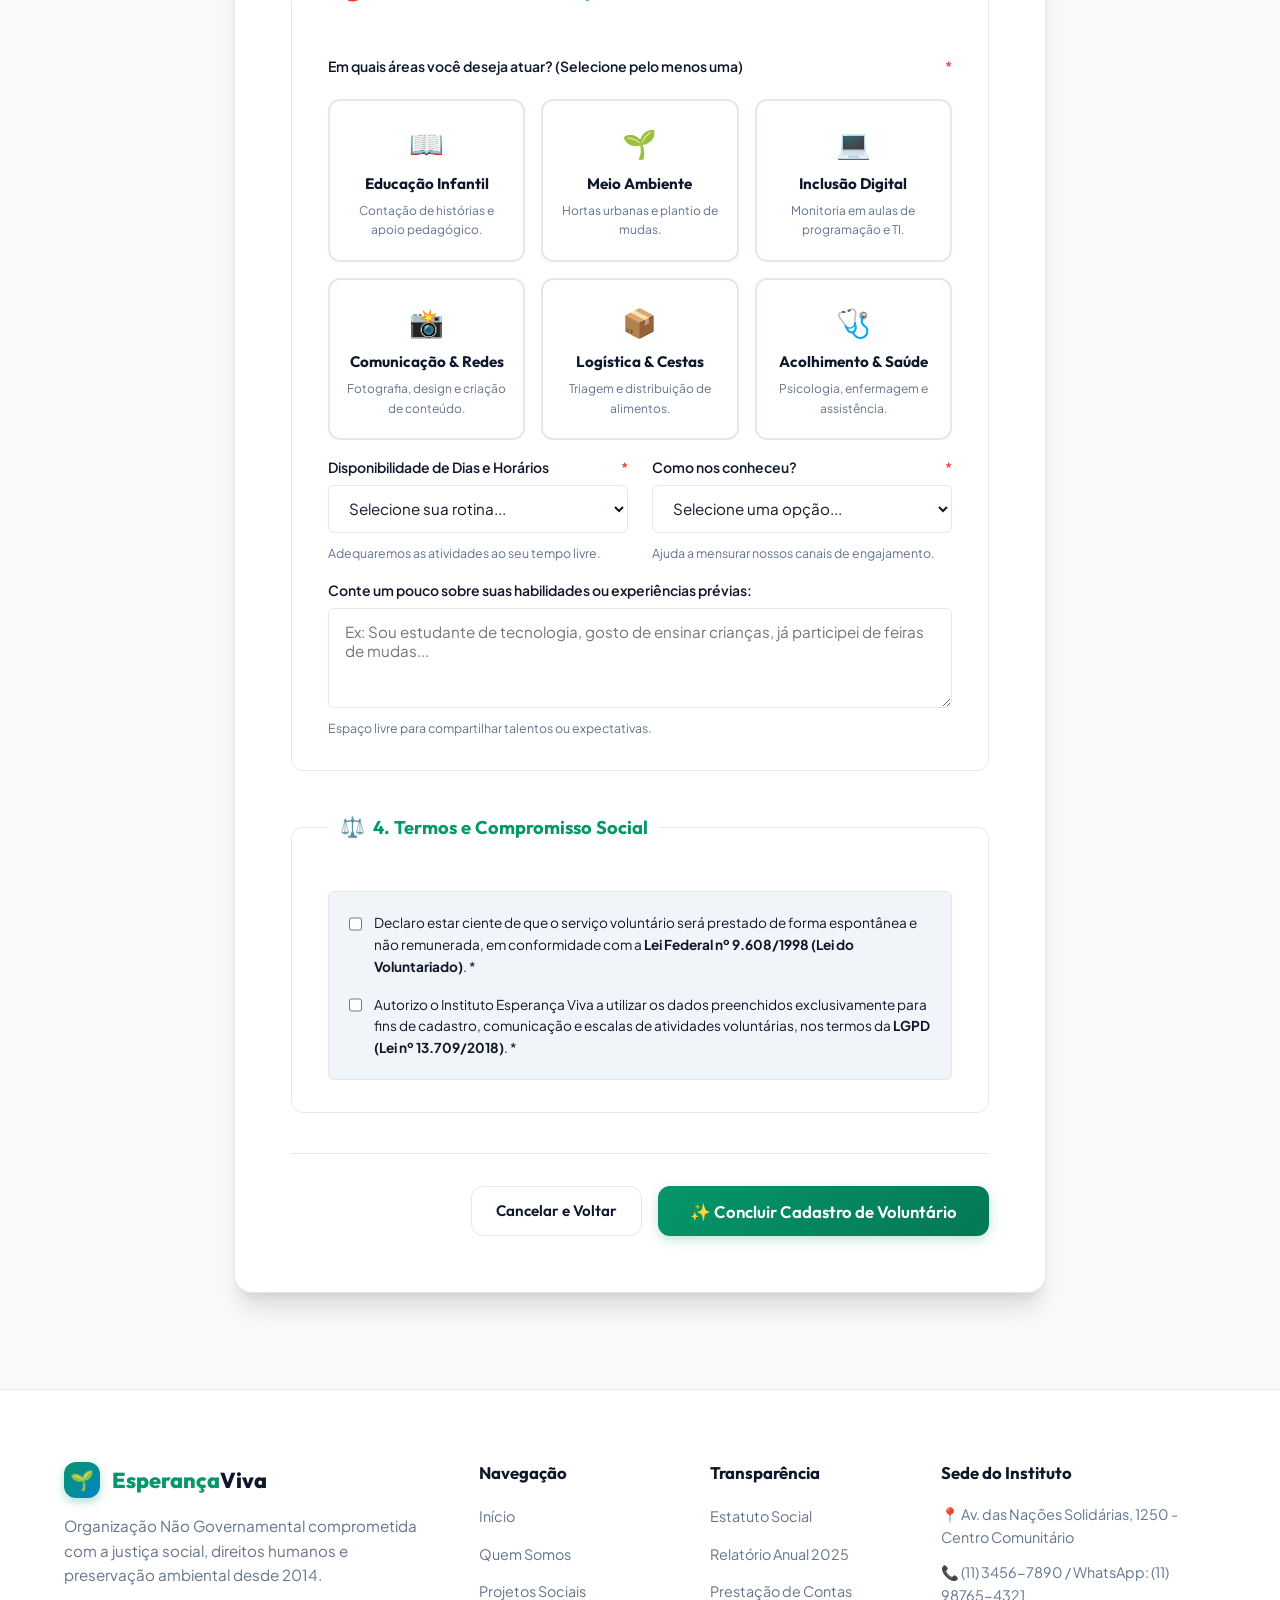
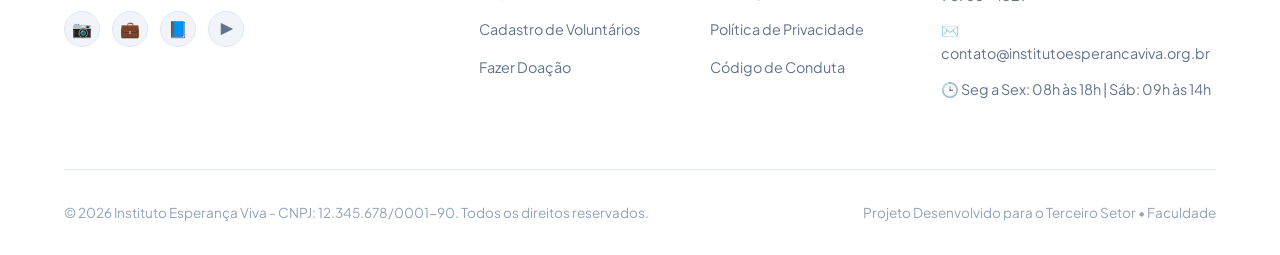
==== commit 5d5b0b26: "docs & feat: aplicar especificacoes exatas do contexto e desafio academico" ====
--- a/cadastro.html
+++ b/cadastro.html
@@ -61,10 +61,10 @@
       <div class="form-card">
         
         <header class="form-header-intro">
-          <span class="badge badge-primary">Etapa 3: Formulário Interativo</span>
-          <h1 class="section-title" style="margin-top: 0.5rem; font-size: 2.35rem;">Ficha de Adesão ao Voluntariado</h1>
+          <span class="badge badge-primary">Página de Engajamento • Terceiro Setor</span>
+          <h1 class="section-title" style="margin-top: 0.5rem; font-size: 2.35rem;">Cadastro de Voluntários & Colaboradores</h1>
           <p class="section-subtitle">
-            Preencha seus dados abaixo. Os campos estão agrupados logicamente com validações inteligentes e preenchimento automático de endereço via CEP.
+            Formulário interativo completo contendo campos logicamente agrupados, validações nativas e máscaras de entrada rigorosas (CPF, Telefone, CEP) para assegurar o registro íntegro de futuros colaboradores.
           </p>
         </header>
 
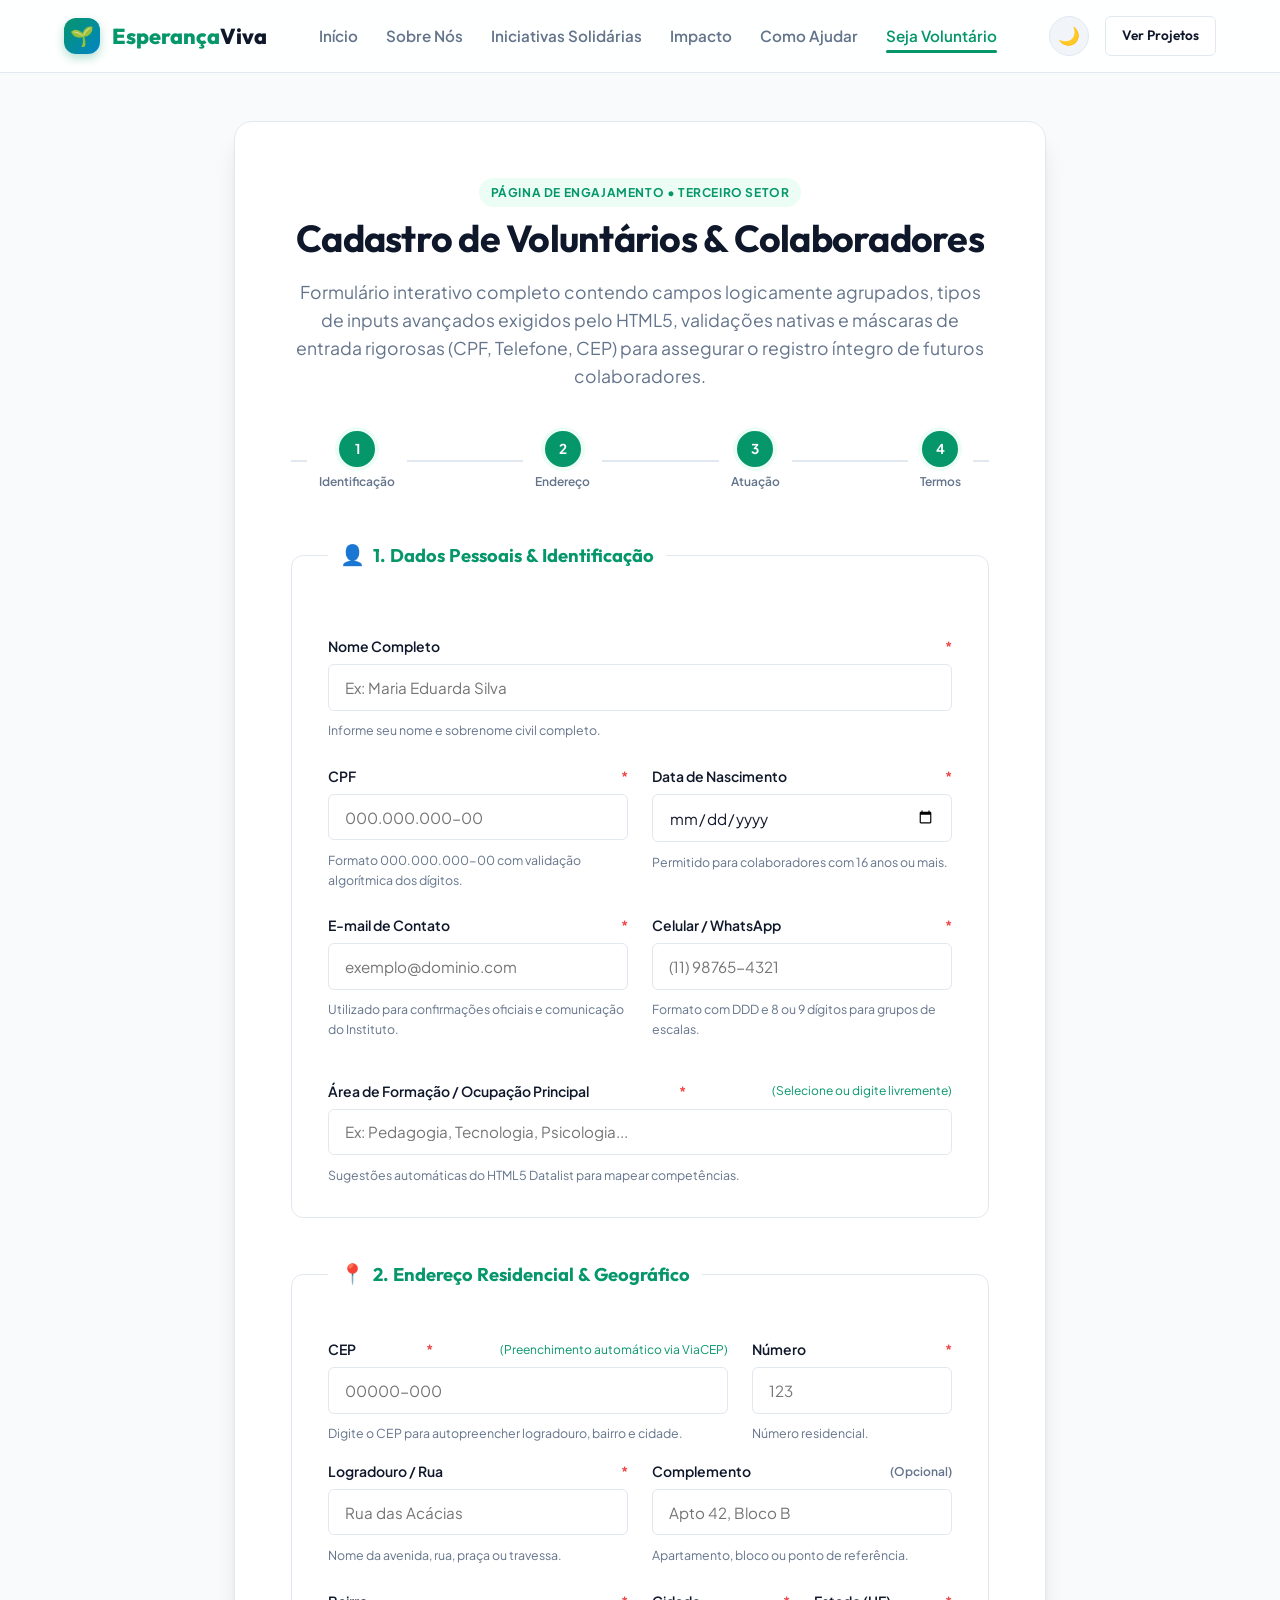
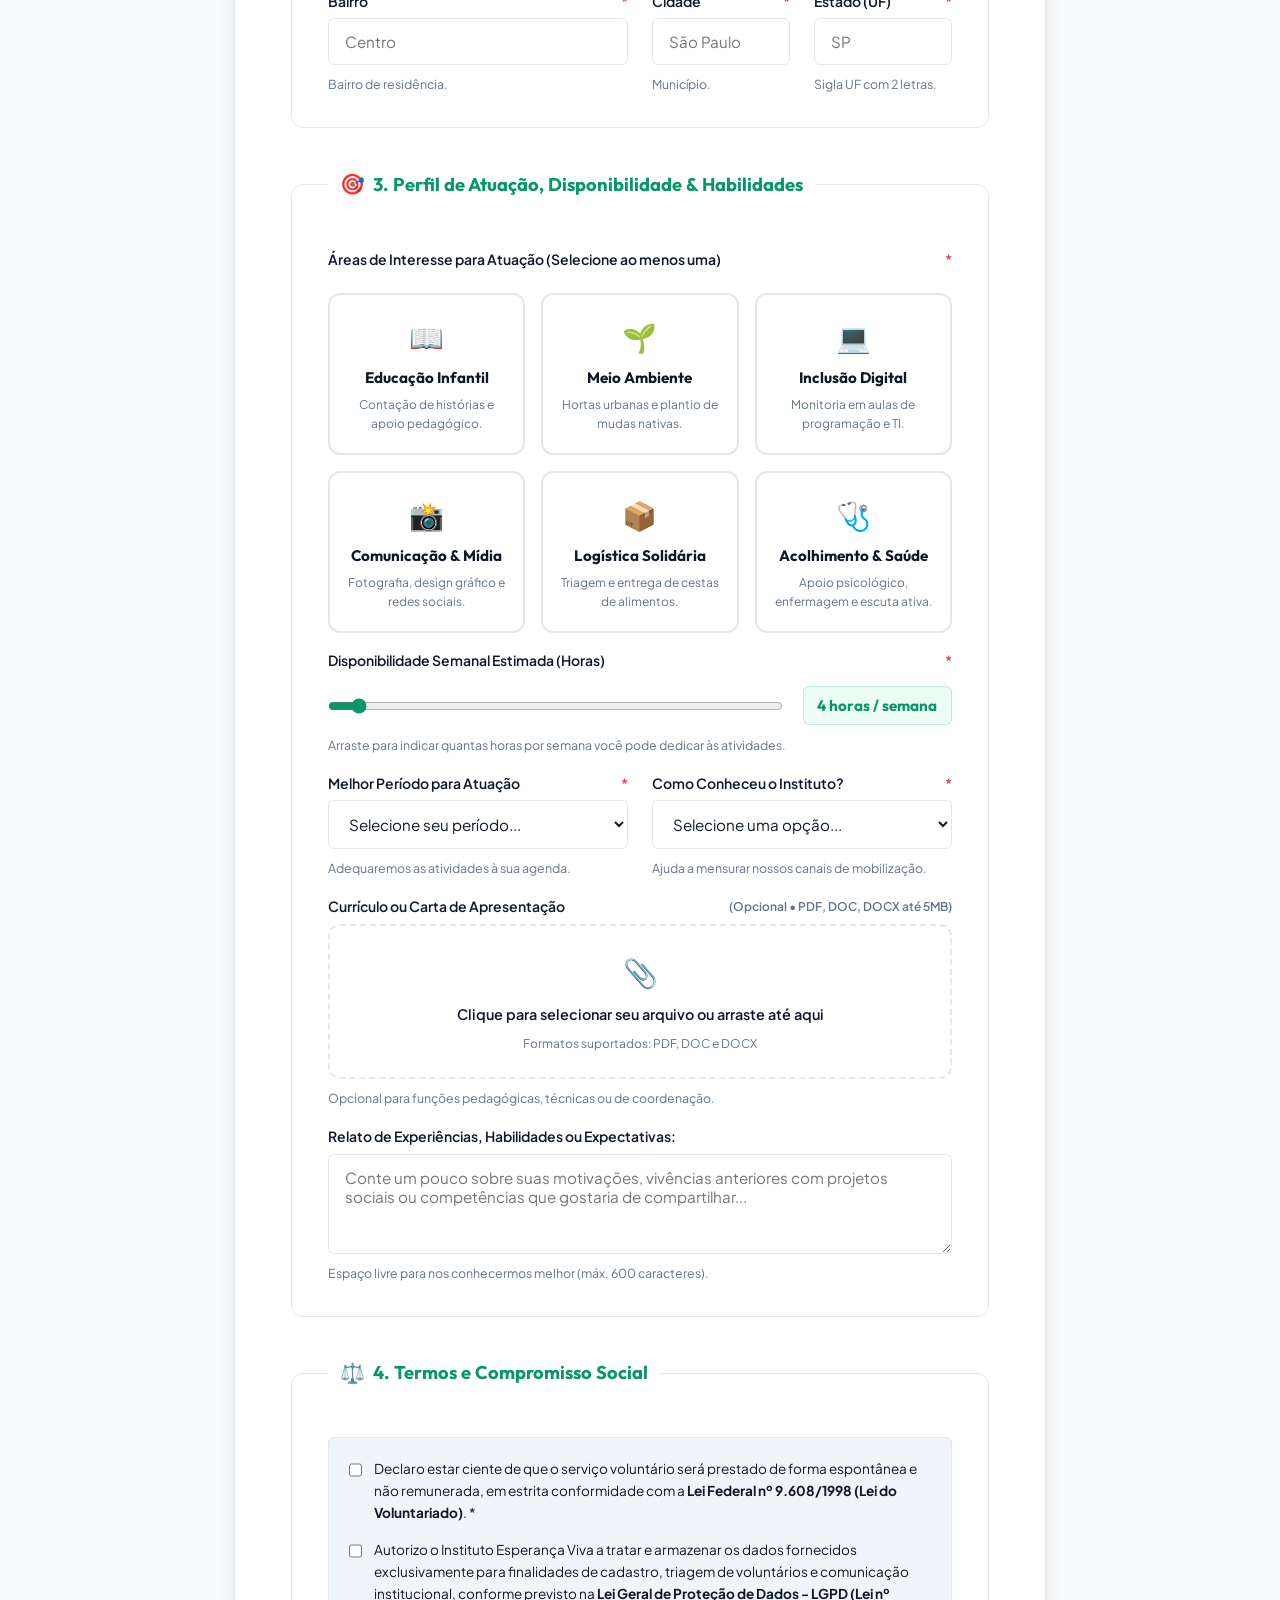
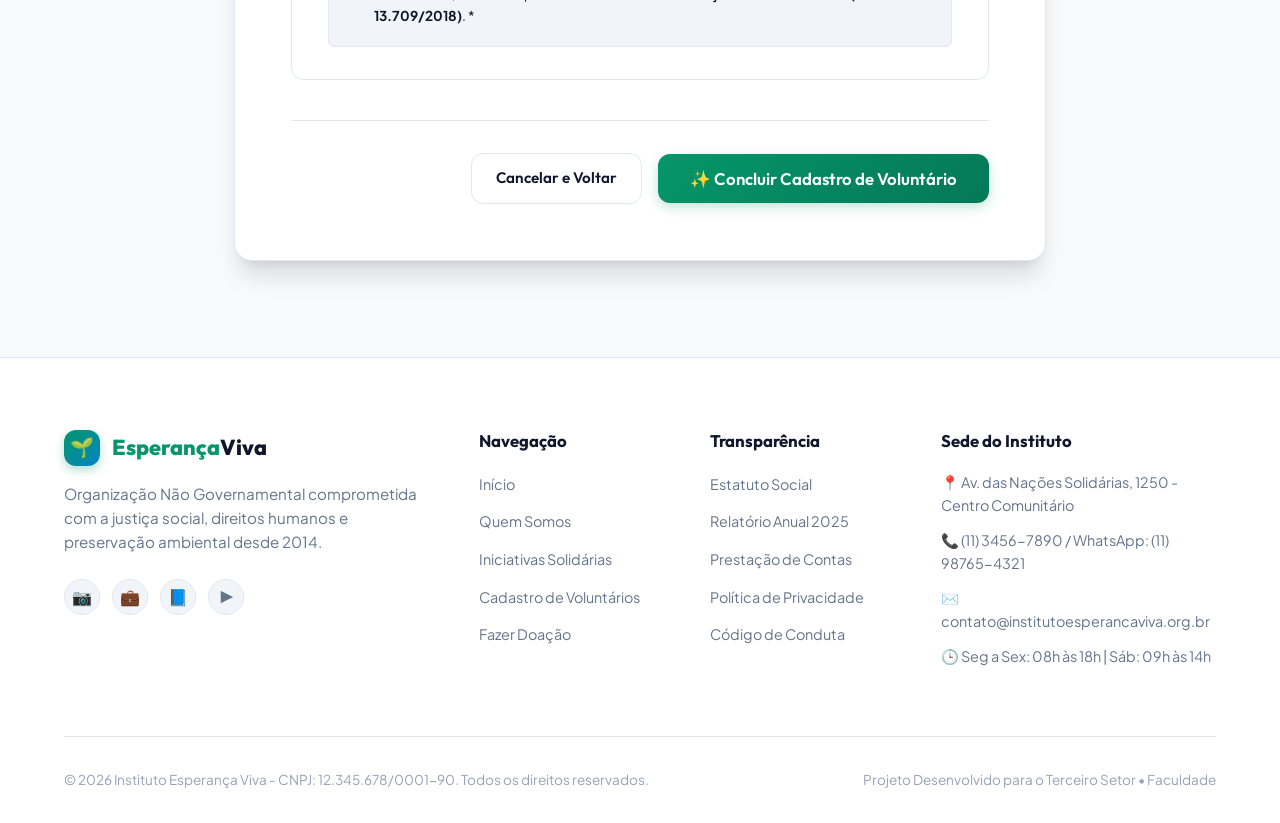
==== commit f3a4c83d: "feat: implementar inputs avancados do HTML5, validacoes nativas e padrao W3C na pagina de cadastro" ====
--- a/cadastro.html
+++ b/cadastro.html
@@ -3,12 +3,14 @@
 <head>
   <meta charset="UTF-8">
   <meta name="viewport" content="width=device-width, initial-scale=1.0">
-  <title>Cadastro de Voluntários | Instituto Esperança Viva</title>
-  <meta name="description" content="Formulário oficial de cadastro de voluntários do Instituto Esperança Viva. Junte-se a nós e transforme vidas na comunidade.">
+  <title>Página de Engajamento | Cadastro de Voluntários | Instituto Esperança Viva</title>
+  <meta name="description" content="Formulário oficial de cadastro de voluntários do Instituto Esperança Viva com validações nativas e máscaras rigorosas de dados pessoais.">
+  <meta name="author" content="Instituto Esperança Viva">
   
   <!-- OpenGraph -->
-  <meta property="og:title" content="Cadastro de Voluntários | Instituto Esperança Viva">
-  <meta property="og:description" content="Preencha sua ficha de voluntário e venha transformar realidades conosco.">
+  <meta property="og:title" content="Página de Engajamento | Cadastro de Voluntários">
+  <meta property="og:description" content="Formulário estruturado com validações nativas do HTML5 e máscaras para adesão ao voluntariado.">
+  <meta property="og:type" content="website">
   <meta property="og:image" content="assets/images/hero.jpg">
 
   <!-- Google Fonts -->
@@ -24,7 +26,7 @@
 <body>
 
   <!-- =========================================================================
-       Header & Navegação Semântica
+       Header & Navegação Semântica com Hierarquia Computacional Clara
        ========================================================================= -->
   <header class="site-header" id="header">
     <div class="container header-container">
@@ -33,19 +35,21 @@
         <div>Esperança<span>Viva</span></div>
       </a>
 
-      <nav class="main-nav" id="mainNav" aria-label="Navegação Principal">
+      <!-- Menu Principal Acessível -->
+      <nav class="main-nav" id="mainNav" aria-label="Navegação Principal do Site">
         <ul class="nav-list">
           <li><a href="index.html" class="nav-link">Início</a></li>
           <li><a href="index.html#sobre" class="nav-link">Sobre Nós</a></li>
-          <li><a href="projetos.html" class="nav-link">Projetos Sociais</a></li>
+          <li><a href="projetos.html" class="nav-link">Iniciativas Solidárias</a></li>
           <li><a href="index.html#impacto" class="nav-link">Impacto</a></li>
           <li><a href="index.html#doar" class="nav-link">Como Ajudar</a></li>
-          <li><a href="cadastro.html" class="nav-link active">Seja Voluntário</a></li>
+          <li><a href="cadastro.html" class="nav-link active" aria-current="page">Seja Voluntário</a></li>
         </ul>
       </nav>
 
+      <!-- Ações do Cabeçalho -->
       <div class="header-actions">
-        <button type="button" class="theme-toggle-btn" id="themeToggle" aria-label="Alternar tema claro e escuro">🌙</button>
+        <button type="button" class="theme-toggle-btn" id="themeToggle" aria-label="Alternar entre tema claro e escuro">🌙</button>
         <a href="projetos.html" class="btn btn-secondary btn-sm">Ver Projetos</a>
         <button type="button" class="mobile-menu-btn" id="mobileMenuBtn" aria-label="Abrir menu de navegação" aria-expanded="false">☰</button>
       </div>
@@ -53,7 +57,7 @@
   </header>
 
   <!-- =========================================================================
-       Conteúdo Principal (Main) - Formulário Avançado de Cadastro (Etapa 3)
+       Conteúdo Principal (Main) - Formulário Avançado com Agrupamento Lógico
        ========================================================================= -->
   <main id="mainContent">
 
@@ -64,132 +68,156 @@
           <span class="badge badge-primary">Página de Engajamento • Terceiro Setor</span>
           <h1 class="section-title" style="margin-top: 0.5rem; font-size: 2.35rem;">Cadastro de Voluntários & Colaboradores</h1>
           <p class="section-subtitle">
-            Formulário interativo completo contendo campos logicamente agrupados, validações nativas e máscaras de entrada rigorosas (CPF, Telefone, CEP) para assegurar o registro íntegro de futuros colaboradores.
+            Formulário interativo completo contendo campos logicamente agrupados, tipos de inputs avançados exigidos pelo HTML5, validações nativas e máscaras de entrada rigorosas (CPF, Telefone, CEP) para assegurar o registro íntegro de futuros colaboradores.
           </p>
         </header>
 
         <!-- Indicador Visual de Etapas Lógicas -->
-        <div class="form-progress-indicator" aria-hidden="true">
+        <nav class="form-progress-indicator" aria-label="Etapas lógicas do formulário">
           <div class="step-item active">
-            <div class="step-bubble">1</div>
+            <div class="step-bubble" aria-hidden="true">1</div>
             <span class="step-label">Identificação</span>
           </div>
           <div class="step-item active">
-            <div class="step-bubble">2</div>
+            <div class="step-bubble" aria-hidden="true">2</div>
             <span class="step-label">Endereço</span>
           </div>
           <div class="step-item active">
-            <div class="step-bubble">3</div>
+            <div class="step-bubble" aria-hidden="true">3</div>
             <span class="step-label">Atuação</span>
           </div>
           <div class="step-item active">
-            <div class="step-bubble">4</div>
+            <div class="step-bubble" aria-hidden="true">4</div>
             <span class="step-label">Termos</span>
           </div>
-        </div>
-
-        <!-- FORMULÁRIO PRINCIPAL COM AGRUPAMENTOS SEMÂNTICOS -->
-        <form id="volunteerForm" novalidate autocomplete="on">
+        </nav>
+
+        <!-- FORMULÁRIO PRINCIPAL: W3C Validated, Semantic & Accessible -->
+        <form id="volunteerForm" action="#" method="POST" autocomplete="on" role="form" novalidate>
 
           <!-- ===============================================================
-               GRUPO 1: DADOS PESSOAIS
+               GRUPO 1: DADOS PESSOAIS & INFORMAÇÕES PESSOAIS (HTML5 Avançado)
                =============================================================== -->
           <fieldset class="form-fieldset">
             <legend class="form-legend">
-              <span class="legend-icon">👤</span> 1. Dados Pessoais & Contato
+              <span class="legend-icon" aria-hidden="true">👤</span> 1. Dados Pessoais & Identificação
             </legend>
 
             <div class="form-grid-2">
               
-              <!-- Nome Completo -->
+              <!-- Nome Completo (HTML5 text com autocomplete e minlength) -->
               <div class="form-group full-width">
                 <label for="nome" class="form-label">
-                  Nome Completo <span class="required-mark">*</span>
-                </label>
-                <div class="input-wrapper">
-                  <input type="text" id="nome" name="nome" class="form-input" required minlength="4" placeholder="Ex: Maria Eduarda Silva" autocomplete="name">
-                </div>
-                <div class="feedback-msg hint" aria-live="polite">Informe seu nome e sobrenome completo.</div>
-              </div>
-
-              <!-- CPF -->
+                  Nome Completo <span class="required-mark" aria-hidden="true">*</span>
+                </label>
+                <div class="input-wrapper">
+                  <input type="text" id="nome" name="nome" class="form-input" required minlength="4" maxlength="80" placeholder="Ex: Maria Eduarda Silva" autocomplete="name" aria-required="true" aria-describedby="hint-nome" spellcheck="false">
+                </div>
+                <div id="hint-nome" class="feedback-msg hint" aria-live="polite">Informe seu nome e sobrenome civil completo.</div>
+              </div>
+
+              <!-- CPF (HTML5 text com pattern rigoroso, inputmode numérico e máscara) -->
               <div class="form-group">
                 <label for="cpf" class="form-label">
-                  CPF <span class="required-mark">*</span>
-                </label>
-                <div class="input-wrapper">
-                  <input type="text" id="cpf" name="cpf" class="form-input" data-mask="cpf" required placeholder="000.000.000-00" maxlength="14" autocomplete="off">
-                </div>
-                <div class="feedback-msg hint" aria-live="polite">Formato com pontos e traço validados matematicamente.</div>
-              </div>
-
-              <!-- Data de Nascimento -->
+                  CPF <span class="required-mark" aria-hidden="true">*</span>
+                </label>
+                <div class="input-wrapper">
+                  <input type="text" id="cpf" name="cpf" class="form-input" data-mask="cpf" inputmode="numeric" pattern="\d{3}\.\d{3}\.\d{3}-\d{2}" title="Digite o CPF no formato 000.000.000-00" required maxlength="14" placeholder="000.000.000-00" autocomplete="off" aria-required="true" aria-describedby="hint-cpf">
+                </div>
+                <div id="hint-cpf" class="feedback-msg hint" aria-live="polite">Formato 000.000.000-00 com validação algorítmica dos dígitos.</div>
+              </div>
+
+              <!-- Data de Nascimento (HTML5 date com limites min e max) -->
               <div class="form-group">
                 <label for="dataNascimento" class="form-label">
-                  Data de Nascimento <span class="required-mark">*</span>
-                </label>
-                <div class="input-wrapper">
-                  <input type="date" id="dataNascimento" name="data_nascimento" class="form-input" required max="2010-01-01">
-                </div>
-                <div class="feedback-msg hint" aria-live="polite">Para voluntários a partir de 16 anos.</div>
-              </div>
-
-              <!-- E-mail -->
+                  Data de Nascimento <span class="required-mark" aria-hidden="true">*</span>
+                </label>
+                <div class="input-wrapper">
+                  <input type="date" id="dataNascimento" name="data_nascimento" class="form-input" required min="1920-01-01" max="2010-12-31" autocomplete="bday" aria-required="true" aria-describedby="hint-dataNasc">
+                </div>
+                <div id="hint-dataNasc" class="feedback-msg hint" aria-live="polite">Permitido para colaboradores com 16 anos ou mais.</div>
+              </div>
+
+              <!-- E-mail (HTML5 email com validação nativa de formato RFC e pattern) -->
               <div class="form-group">
                 <label for="email" class="form-label">
-                  E-mail de Contato <span class="required-mark">*</span>
-                </label>
-                <div class="input-wrapper">
-                  <input type="email" id="email" name="email" class="form-input" required placeholder="exemplo@dominio.com" autocomplete="email">
-                </div>
-                <div class="feedback-msg hint" aria-live="polite">Enviaremos os informativos para este endereço.</div>
-              </div>
-
-              <!-- Telefone / WhatsApp -->
+                  E-mail de Contato <span class="required-mark" aria-hidden="true">*</span>
+                </label>
+                <div class="input-wrapper">
+                  <input type="email" id="email" name="email" class="form-input" required pattern="[a-z0-9._%+-]+@[a-z0-9.-]+\.[a-z]{2,}$" title="Digite um e-mail válido (ex: seu.nome@dominio.com)" placeholder="exemplo@dominio.com" autocomplete="email" aria-required="true" aria-describedby="hint-email">
+                </div>
+                <div id="hint-email" class="feedback-msg hint" aria-live="polite">Utilizado para confirmações oficiais e comunicação do Instituto.</div>
+              </div>
+
+              <!-- Telefone / WhatsApp (HTML5 tel com inputmode e pattern) -->
               <div class="form-group">
                 <label for="telefone" class="form-label">
-                  Celular / WhatsApp <span class="required-mark">*</span>
-                </label>
-                <div class="input-wrapper">
-                  <input type="tel" id="telefone" name="telefone" class="form-input" data-mask="phone" required placeholder="(11) 98765-4321" maxlength="15" autocomplete="tel">
-                </div>
-                <div class="feedback-msg hint" aria-live="polite">Utilizado para coordenação das escalas.</div>
+                  Celular / WhatsApp <span class="required-mark" aria-hidden="true">*</span>
+                </label>
+                <div class="input-wrapper">
+                  <input type="tel" id="telefone" name="telefone" class="form-input" data-mask="phone" inputmode="tel" pattern="\([0-9]{2}\)\s[0-9]{4,5}-[0-9]{4}" title="Digite o telefone no formato (11) 98765-4321" required maxlength="15" placeholder="(11) 98765-4321" autocomplete="tel" aria-required="true" aria-describedby="hint-telefone">
+                </div>
+                <div id="hint-telefone" class="feedback-msg hint" aria-live="polite">Formato com DDD e 8 ou 9 dígitos para grupos de escalas.</div>
+              </div>
+
+              <!-- Área Profissional / Formação com HTML5 DATALIST -->
+              <div class="form-group full-width">
+                <label for="profissao" class="form-label">
+                  Área de Formação / Ocupação Principal <span class="required-mark" aria-hidden="true">*</span>
+                  <span style="font-size: 0.75rem; color: var(--primary); font-weight: normal;">(Selecione ou digite livremente)</span>
+                </label>
+                <div class="input-wrapper">
+                  <input type="text" id="profissao" name="profissao" list="listaProfissoes" class="form-input" required placeholder="Ex: Pedagogia, Tecnologia, Psicologia..." autocomplete="organization-title" aria-required="true" aria-describedby="hint-profissao">
+                  <datalist id="listaProfissoes">
+                    <option value="Educação e Pedagogia">
+                    <option value="Tecnologia da Informação & Programação">
+                    <option value="Psicologia e Acolhimento Comunitário">
+                    <option value="Serviço Social & Direitos Humanos">
+                    <option value="Engenharia Ambiental & Agronomia">
+                    <option value="Administração, Logística & Finanças">
+                    <option value="Comunicação Social, Fotografia & Design">
+                    <option value="Saúde Coletiva & Enfermagem">
+                    <option value="Artes, Música & Expressão Corporal">
+                    <option value="Estudante Universitário / Ensino Médio">
+                  </datalist>
+                </div>
+                <div id="hint-profissao" class="feedback-msg hint" aria-live="polite">Sugestões automáticas do HTML5 Datalist para mapear competências.</div>
               </div>
 
             </div>
           </fieldset>
 
           <!-- ===============================================================
-               GRUPO 2: ENDEREÇO & LOCALIZAÇÃO (ViaCEP)
+               GRUPO 2: ENDEREÇO & LOCALIZAÇÃO (ViaCEP e Inputs Específicos)
                =============================================================== -->
           <fieldset class="form-fieldset">
             <legend class="form-legend">
-              <span class="legend-icon">📍</span> 2. Endereço Residencial
+              <span class="legend-icon" aria-hidden="true">📍</span> 2. Endereço Residencial & Geográfico
             </legend>
 
             <div class="form-grid-cep">
               
-              <!-- CEP com Busca Automática -->
+              <!-- CEP (HTML5 search/text com inputmode, pattern e busca assíncrona) -->
               <div class="form-group">
                 <label for="cep" class="form-label">
-                  CEP <span class="required-mark">*</span>
-                  <span style="font-size: 0.75rem; color: var(--primary); font-weight: normal;">(Preenchimento automático)</span>
-                </label>
-                <div class="input-wrapper">
-                  <input type="text" id="cep" name="cep" class="form-input" data-mask="cep" required placeholder="00000-000" maxlength="9" autocomplete="postal-code">
-                </div>
-                <div class="feedback-msg hint" aria-live="polite">Digite o CEP para buscar rua, bairro e cidade.</div>
-              </div>
-
-              <!-- Número -->
+                  CEP <span class="required-mark" aria-hidden="true">*</span>
+                  <span style="font-size: 0.75rem; color: var(--primary); font-weight: normal;">(Preenchimento automático via ViaCEP)</span>
+                </label>
+                <div class="input-wrapper">
+                  <input type="text" id="cep" name="cep" class="form-input" data-mask="cep" inputmode="numeric" pattern="\d{5}-\d{3}" title="Digite o CEP no formato 00000-000" required maxlength="9" placeholder="00000-000" autocomplete="postal-code" aria-required="true" aria-describedby="hint-cep">
+                </div>
+                <div id="hint-cep" class="feedback-msg hint" aria-live="polite">Digite o CEP para autopreencher logradouro, bairro e cidade.</div>
+              </div>
+
+              <!-- Número Residencial (HTML5 number com min e max) -->
               <div class="form-group">
                 <label for="numero" class="form-label">
-                  Número <span class="required-mark">*</span>
-                </label>
-                <div class="input-wrapper">
-                  <input type="text" id="numero" name="numero" class="form-input" required placeholder="123" autocomplete="address-line2">
-                </div>
-                <div class="feedback-msg hint" aria-live="polite">Número residencial.</div>
+                  Número <span class="required-mark" aria-hidden="true">*</span>
+                </label>
+                <div class="input-wrapper">
+                  <input type="number" id="numero" name="numero" class="form-input" min="1" max="999999" step="1" inputmode="numeric" required placeholder="123" autocomplete="address-line2" aria-required="true" aria-describedby="hint-numero">
+                </div>
+                <div id="hint-numero" class="feedback-msg hint" aria-live="polite">Número residencial.</div>
               </div>
 
             </div>
@@ -199,12 +227,12 @@
               <!-- Logradouro / Rua -->
               <div class="form-group">
                 <label for="logradouro" class="form-label">
-                  Logradouro / Rua <span class="required-mark">*</span>
-                </label>
-                <div class="input-wrapper">
-                  <input type="text" id="logradouro" name="logradouro" class="form-input" required placeholder="Rua das Acácias" autocomplete="address-line1">
-                </div>
-                <div class="feedback-msg hint" aria-live="polite">Preenchido pelo CEP ou informe manualmente.</div>
+                  Logradouro / Rua <span class="required-mark" aria-hidden="true">*</span>
+                </label>
+                <div class="input-wrapper">
+                  <input type="text" id="logradouro" name="logradouro" class="form-input" required placeholder="Rua das Acácias" autocomplete="address-line1" aria-required="true">
+                </div>
+                <div class="feedback-msg hint">Nome da avenida, rua, praça ou travessa.</div>
               </div>
 
               <!-- Complemento -->
@@ -213,42 +241,42 @@
                   Complemento <span style="font-size: 0.75rem; color: var(--text-muted);">(Opcional)</span>
                 </label>
                 <div class="input-wrapper">
-                  <input type="text" id="complemento" name="complemento" class="form-input" placeholder="Apto 42, Bloco B">
-                </div>
-                <div class="feedback-msg hint" aria-live="polite">Apartamento, bloco ou referência.</div>
+                  <input type="text" id="complemento" name="complemento" class="form-input" placeholder="Apto 42, Bloco B" autocomplete="address-line2">
+                </div>
+                <div class="feedback-msg hint">Apartamento, bloco ou ponto de referência.</div>
               </div>
 
               <!-- Bairro -->
               <div class="form-group">
                 <label for="bairro" class="form-label">
-                  Bairro <span class="required-mark">*</span>
-                </label>
-                <div class="input-wrapper">
-                  <input type="text" id="bairro" name="bairro" class="form-input" required placeholder="Centro" autocomplete="address-level3">
-                </div>
-                <div class="feedback-msg hint" aria-live="polite">Bairro de residência.</div>
+                  Bairro <span class="required-mark" aria-hidden="true">*</span>
+                </label>
+                <div class="input-wrapper">
+                  <input type="text" id="bairro" name="bairro" class="form-input" required placeholder="Centro" autocomplete="address-level3" aria-required="true">
+                </div>
+                <div class="feedback-msg hint">Bairro de residência.</div>
               </div>
 
               <!-- Cidade e Estado -->
               <div class="form-grid-2" style="margin-top: 0;">
                 <div class="form-group">
                   <label for="cidade" class="form-label">
-                    Cidade <span class="required-mark">*</span>
+                    Cidade <span class="required-mark" aria-hidden="true">*</span>
                   </label>
                   <div class="input-wrapper">
-                    <input type="text" id="cidade" name="cidade" class="form-input" required placeholder="São Paulo" autocomplete="address-level2">
+                    <input type="text" id="cidade" name="cidade" class="form-input" required placeholder="São Paulo" autocomplete="address-level2" aria-required="true">
                   </div>
                   <div class="feedback-msg hint">Município.</div>
                 </div>
 
                 <div class="form-group">
                   <label for="estado" class="form-label">
-                    Estado (UF) <span class="required-mark">*</span>
+                    Estado (UF) <span class="required-mark" aria-hidden="true">*</span>
                   </label>
                   <div class="input-wrapper">
-                    <input type="text" id="estado" name="estado" class="form-input" required placeholder="SP" maxlength="2" style="text-transform: uppercase;">
-                  </div>
-                  <div class="feedback-msg hint">Sigla UF.</div>
+                    <input type="text" id="estado" name="estado" class="form-input" required maxlength="2" pattern="[A-Za-z]{2}" title="Insira a sigla da UF com 2 letras (ex: SP)" placeholder="SP" style="text-transform: uppercase;" autocomplete="address-level1" aria-required="true">
+                  </div>
+                  <div class="feedback-msg hint">Sigla UF com 2 letras.</div>
                 </div>
               </div>
 
@@ -256,24 +284,25 @@
           </fieldset>
 
           <!-- ===============================================================
-               GRUPO 3: PERFIL DE ATUAÇÃO NO TERCEIRO SETOR
+               GRUPO 3: ATUAÇÃO, DISPONIBILIDADE & INPUTS HTML5 (Range, Output, File)
                =============================================================== -->
           <fieldset class="form-fieldset">
             <legend class="form-legend">
-              <span class="legend-icon">🎯</span> 3. Área de Interesse & Disponibilidade
+              <span class="legend-icon" aria-hidden="true">🎯</span> 3. Perfil de Atuação, Disponibilidade & Habilidades
             </legend>
 
+            <!-- Seleção Múltipla de Áreas de Interesse (Cards Acessíveis) -->
             <div class="form-group full-width">
-              <label class="form-label">
-                Em quais áreas você deseja atuar? (Selecione pelo menos uma) <span class="required-mark">*</span>
+              <label class="form-label" id="label-interesses">
+                Áreas de Interesse para Atuação (Selecione ao menos uma) <span class="required-mark" aria-hidden="true">*</span>
               </label>
               
-              <div class="interest-options-grid">
+              <div class="interest-options-grid" role="group" aria-labelledby="label-interesses">
                 
                 <label class="interest-checkbox-label">
                   <input type="checkbox" name="area_interesse" value="educacao">
                   <div class="interest-custom-card">
-                    <span class="card-emoji">📖</span>
+                    <span class="card-emoji" aria-hidden="true">📖</span>
                     <h5>Educação Infantil</h5>
                     <p>Contação de histórias e apoio pedagógico.</p>
                   </div>
@@ -282,16 +311,16 @@
                 <label class="interest-checkbox-label">
                   <input type="checkbox" name="area_interesse" value="ambiente">
                   <div class="interest-custom-card">
-                    <span class="card-emoji">🌱</span>
+                    <span class="card-emoji" aria-hidden="true">🌱</span>
                     <h5>Meio Ambiente</h5>
-                    <p>Hortas urbanas e plantio de mudas.</p>
+                    <p>Hortas urbanas e plantio de mudas nativas.</p>
                   </div>
                 </label>
 
                 <label class="interest-checkbox-label">
                   <input type="checkbox" name="area_interesse" value="tecnologia">
                   <div class="interest-custom-card">
-                    <span class="card-emoji">💻</span>
+                    <span class="card-emoji" aria-hidden="true">💻</span>
                     <h5>Inclusão Digital</h5>
                     <p>Monitoria em aulas de programação e TI.</p>
                   </div>
@@ -300,110 +329,138 @@
                 <label class="interest-checkbox-label">
                   <input type="checkbox" name="area_interesse" value="comunicacao">
                   <div class="interest-custom-card">
-                    <span class="card-emoji">📸</span>
-                    <h5>Comunicação & Redes</h5>
-                    <p>Fotografia, design e criação de conteúdo.</p>
+                    <span class="card-emoji" aria-hidden="true">📸</span>
+                    <h5>Comunicação & Mídia</h5>
+                    <p>Fotografia, design gráfico e redes sociais.</p>
                   </div>
                 </label>
 
                 <label class="interest-checkbox-label">
                   <input type="checkbox" name="area_interesse" value="assistencia">
                   <div class="interest-custom-card">
-                    <span class="card-emoji">📦</span>
-                    <h5>Logística & Cestas</h5>
-                    <p>Triagem e distribuição de alimentos.</p>
+                    <span class="card-emoji" aria-hidden="true">📦</span>
+                    <h5>Logística Solidária</h5>
+                    <p>Triagem e entrega de cestas de alimentos.</p>
                   </div>
                 </label>
 
                 <label class="interest-checkbox-label">
                   <input type="checkbox" name="area_interesse" value="saude">
                   <div class="interest-custom-card">
-                    <span class="card-emoji">🩺</span>
+                    <span class="card-emoji" aria-hidden="true">🩺</span>
                     <h5>Acolhimento & Saúde</h5>
-                    <p>Psicologia, enfermagem e assistência.</p>
-                  </div>
-                </label>
-
-              </div>
-              <div id="interestError" class="feedback-msg error" style="display: none; margin-top: 0.5rem;">
-                Por favor, escolha pelo menos uma área de atuação.
-              </div>
+                    <p>Apoio psicológico, enfermagem e escuta ativa.</p>
+                  </div>
+                </label>
+
+              </div>
+              <div id="interestError" class="feedback-msg error" style="display: none; margin-top: 0.5rem;" aria-live="assertive">
+                Por favor, escolha pelo menos uma área de atuação solidária.
+              </div>
+            </div>
+
+            <!-- HTML5 RANGE SLIDER + OUTPUT SEMÂNTICO: Horas Semanais -->
+            <div class="form-group full-width">
+              <label for="horasSemanais" class="form-label">
+                Disponibilidade Semanal Estimada (Horas) <span class="required-mark" aria-hidden="true">*</span>
+              </label>
+              <div class="range-container">
+                <input type="range" id="horasSemanais" name="horas_semanais" class="form-range" min="2" max="40" step="2" value="4" oninput="document.getElementById('horasOutput').textContent = this.value + ' horas / semana'" aria-describedby="hint-horas">
+                <output id="horasOutput" for="horasSemanais" class="range-output" aria-live="polite">4 horas / semana</output>
+              </div>
+              <div id="hint-horas" class="feedback-msg hint">Arraste para indicar quantas horas por semana você pode dedicar às atividades.</div>
             </div>
 
             <div class="form-grid-2">
               
-              <!-- Disponibilidade -->
+              <!-- Disponibilidade de Turno / Período -->
               <div class="form-group">
                 <label for="disponibilidade" class="form-label">
-                  Disponibilidade de Dias e Horários <span class="required-mark">*</span>
-                </label>
-                <div class="input-wrapper">
-                  <select id="disponibilidade" name="disponibilidade" class="form-select" required>
-                    <option value="" disabled selected>Selecione sua rotina...</option>
+                  Melhor Período para Atuação <span class="required-mark" aria-hidden="true">*</span>
+                </label>
+                <div class="input-wrapper">
+                  <select id="disponibilidade" name="disponibilidade" class="form-select" required aria-required="true">
+                    <option value="" disabled selected>Selecione seu período...</option>
                     <option value="sabados">Aos Sábados (Manhã ou Tarde)</option>
                     <option value="domingos">Aos Domingos</option>
                     <option value="dias_uteis_manha">Dias de Semana - Período Matutino</option>
                     <option value="dias_uteis_tarde">Dias de Semana - Período Vespertino</option>
-                    <option value="noite_online">Noturno / Atividades Remotas</option>
+                    <option value="noite_online">Noturno / Atividades Remotas e Online</option>
                     <option value="flexivel">Horários Flexíveis sob Demanda</option>
                   </select>
                 </div>
-                <div class="feedback-msg hint">Adequaremos as atividades ao seu tempo livre.</div>
-              </div>
-
-              <!-- Como conheceu -->
+                <div class="feedback-msg hint">Adequaremos as atividades à sua agenda.</div>
+              </div>
+
+              <!-- Como conheceu o Instituto -->
               <div class="form-group">
                 <label for="origem" class="form-label">
-                  Como nos conheceu? <span class="required-mark">*</span>
-                </label>
-                <div class="input-wrapper">
-                  <select id="origem" name="origem" class="form-select" required>
+                  Como Conheceu o Instituto? <span class="required-mark" aria-hidden="true">*</span>
+                </label>
+                <div class="input-wrapper">
+                  <select id="origem" name="origem" class="form-select" required aria-required="true">
                     <option value="" disabled selected>Selecione uma opção...</option>
                     <option value="faculdade">Projeto / Palestra Universitária</option>
-                    <option value="instagram">Instagram / TikTok</option>
+                    <option value="instagram">Instagram / Redes Sociais</option>
                     <option value="linkedin">LinkedIn</option>
-                    <option value="amigos">Indicação de Voluntários</option>
-                    <option value="pesquisa">Busca no Google / Noticiário</option>
+                    <option value="amigos">Indicação de Amigos / Voluntários</option>
+                    <option value="pesquisa">Busca na Web / Noticiário</option>
                   </select>
                 </div>
-                <div class="feedback-msg hint">Ajuda a mensurar nossos canais de engajamento.</div>
-              </div>
-
-            </div>
-
-            <!-- Experiência / Habilidades -->
+                <div class="feedback-msg hint">Ajuda a mensurar nossos canais de mobilização.</div>
+              </div>
+
+            </div>
+
+            <!-- HTML5 FILE INPUT: Envio Opcional de Currículo / Apresentação -->
+            <div class="form-group full-width">
+              <label for="curriculo" class="form-label">
+                Currículo ou Carta de Apresentação <span style="font-size: 0.75rem; color: var(--text-muted);">(Opcional • PDF, DOC, DOCX até 5MB)</span>
+              </label>
+              <div class="file-upload-wrapper">
+                <input type="file" id="curriculo" name="curriculo" accept=".pdf,.doc,.docx" aria-describedby="hint-curriculo">
+                <div class="file-upload-content">
+                  <span class="file-upload-icon" aria-hidden="true">📎</span>
+                  <span class="file-upload-title" id="fileUploadName">Clique para selecionar seu arquivo ou arraste até aqui</span>
+                  <span class="file-upload-hint">Formatos suportados: PDF, DOC e DOCX</span>
+                </div>
+              </div>
+              <div id="hint-curriculo" class="feedback-msg hint">Opcional para funções pedagógicas, técnicas ou de coordenação.</div>
+            </div>
+
+            <!-- Experiência / Habilidades (Textarea) -->
             <div class="form-group full-width">
               <label for="experiencia" class="form-label">
-                Conte um pouco sobre suas habilidades ou experiências prévias:
+                Relato de Experiências, Habilidades ou Expectativas:
               </label>
               <div class="input-wrapper">
-                <textarea id="experiencia" name="experiencia" class="form-textarea" placeholder="Ex: Sou estudante de tecnologia, gosto de ensinar crianças, já participei de feiras de mudas..."></textarea>
-              </div>
-              <div class="feedback-msg hint">Espaço livre para compartilhar talentos ou expectativas.</div>
+                <textarea id="experiencia" name="experiencia" class="form-textarea" placeholder="Conte um pouco sobre suas motivações, vivências anteriores com projetos sociais ou competências que gostaria de compartilhar..." maxlength="600"></textarea>
+              </div>
+              <div class="feedback-msg hint">Espaço livre para nos conhecermos melhor (máx. 600 caracteres).</div>
             </div>
 
           </fieldset>
 
           <!-- ===============================================================
-               GRUPO 4: TERMOS E DECLARAÇÕES LEGAIS
+               GRUPO 4: TERMOS E DECLARAÇÕES LEGAIS (Lei 9.608/98 & LGPD)
                =============================================================== -->
           <fieldset class="form-fieldset">
             <legend class="form-legend">
-              <span class="legend-icon">⚖️</span> 4. Termos e Compromisso Social
+              <span class="legend-icon" aria-hidden="true">⚖️</span> 4. Termos e Compromisso Social
             </legend>
 
             <div class="terms-box">
-              <label class="custom-checkbox-container">
-                <input type="checkbox" id="termos" name="termos_voluntariado" required>
+              <label class="custom-checkbox-container" for="termos">
+                <input type="checkbox" id="termos" name="termos_voluntariado" required aria-required="true">
                 <span>
-                  Declaro estar ciente de que o serviço voluntário será prestado de forma espontânea e não remunerada, em conformidade com a <strong>Lei Federal nº 9.608/1998 (Lei do Voluntariado)</strong>. <span class="required-mark">*</span>
+                  Declaro estar ciente de que o serviço voluntário será prestado de forma espontânea e não remunerada, em estrita conformidade com a <strong>Lei Federal nº 9.608/1998 (Lei do Voluntariado)</strong>. <span class="required-mark" aria-hidden="true">*</span>
                 </span>
               </label>
 
-              <label class="custom-checkbox-container">
-                <input type="checkbox" id="lgpd" name="consentimento_lgpd" required>
+              <label class="custom-checkbox-container" for="lgpd">
+                <input type="checkbox" id="lgpd" name="consentimento_lgpd" required aria-required="true">
                 <span>
-                  Autorizo o Instituto Esperança Viva a utilizar os dados preenchidos exclusivamente para fins de cadastro, comunicação e escalas de atividades voluntárias, nos termos da <strong>LGPD (Lei nº 13.709/2018)</strong>. <span class="required-mark">*</span>
+                  Autorizo o Instituto Esperança Viva a tratar e armazenar os dados fornecidos exclusivamente para finalidades de cadastro, triagem de voluntários e comunicação institucional, conforme previsto na <strong>Lei Geral de Proteção de Dados - LGPD (Lei nº 13.709/2018)</strong>. <span class="required-mark" aria-hidden="true">*</span>
                 </span>
               </label>
             </div>
@@ -425,25 +482,25 @@
   </main>
 
   <!-- =========================================================================
-       Rodapé Semântico
+       Rodapé Semântico com Links Institucionais e Dados da Organização
        ========================================================================= -->
   <footer class="site-footer">
     <div class="container">
       <div class="footer-grid">
         
         <div class="footer-brand">
-          <a href="index.html" class="logo">
+          <a href="index.html" class="logo" aria-label="Voltar para a página inicial">
             <div class="logo-icon" aria-hidden="true">🌱</div>
             <div>Esperança<span>Viva</span></div>
           </a>
           <p>
             Organização Não Governamental comprometida com a justiça social, direitos humanos e preservação ambiental desde 2014.
           </p>
-          <div class="social-links">
-            <a href="#" class="social-link" aria-label="Instagram">📷</a>
-            <a href="#" class="social-link" aria-label="LinkedIn">💼</a>
-            <a href="#" class="social-link" aria-label="Facebook">📘</a>
-            <a href="#" class="social-link" aria-label="YouTube">▶️</a>
+          <div class="social-links" role="group" aria-label="Redes sociais do Instituto">
+            <a href="#" class="social-link" aria-label="Instagram da ONG">📷</a>
+            <a href="#" class="social-link" aria-label="LinkedIn da ONG">💼</a>
+            <a href="#" class="social-link" aria-label="Facebook da ONG">📘</a>
+            <a href="#" class="social-link" aria-label="YouTube da ONG">▶️</a>
           </div>
         </div>
 
@@ -452,7 +509,7 @@
           <ul class="footer-links">
             <li><a href="index.html">Início</a></li>
             <li><a href="index.html#sobre">Quem Somos</a></li>
-            <li><a href="projetos.html">Projetos Sociais</a></li>
+            <li><a href="projetos.html">Iniciativas Solidárias</a></li>
             <li><a href="cadastro.html">Cadastro de Voluntários</a></li>
             <li><a href="index.html#doar">Fazer Doação</a></li>
           </ul>
@@ -488,7 +545,7 @@
     </div>
   </footer>
 
-  <!-- Scripts -->
+  <!-- Scripts Modulares -->
   <script src="js/main.js"></script>
   <script src="js/masks.js"></script>
   <script src="js/validation.js"></script>
--- a/css/pages.css
+++ b/css/pages.css
@@ -829,3 +829,91 @@
 @keyframes spin {
   to { transform: rotate(360deg); }
 }
+
+/* --------------------------------------------------------------------------
+   HTML5 Advanced Inputs: Range Slider, Output & File Upload
+   -------------------------------------------------------------------------- */
+.range-container {
+  display: flex;
+  align-items: center;
+  gap: 1.25rem;
+  margin-top: 0.5rem;
+}
+
+.form-range {
+  flex-grow: 1;
+  height: 8px;
+  border-radius: var(--radius-full);
+  background: var(--bg-subtle);
+  outline: none;
+  cursor: pointer;
+  accent-color: var(--primary);
+}
+
+.range-output {
+  display: inline-flex;
+  align-items: center;
+  justify-content: center;
+  background-color: var(--primary-light);
+  color: var(--primary);
+  font-family: var(--font-heading);
+  font-weight: 700;
+  font-size: 0.95rem;
+  padding: 0.4rem 0.85rem;
+  border-radius: var(--radius-sm);
+  border: 1px solid rgba(5, 150, 105, 0.2);
+  min-width: 120px;
+  text-align: center;
+}
+
+.file-upload-wrapper {
+  position: relative;
+  border: 2px dashed var(--border);
+  border-radius: var(--radius-md);
+  padding: 1.5rem;
+  text-align: center;
+  background-color: var(--bg-surface);
+  transition: var(--transition);
+  cursor: pointer;
+}
+
+.file-upload-wrapper:hover,
+.file-upload-wrapper:focus-within {
+  border-color: var(--primary);
+  background-color: var(--primary-light);
+}
+
+.file-upload-wrapper input[type="file"] {
+  position: absolute;
+  top: 0;
+  left: 0;
+  width: 100%;
+  height: 100%;
+  opacity: 0;
+  cursor: pointer;
+}
+
+.file-upload-content {
+  display: flex;
+  flex-direction: column;
+  align-items: center;
+  gap: 0.5rem;
+  pointer-events: none;
+}
+
+.file-upload-icon {
+  font-size: 1.75rem;
+  color: var(--primary);
+}
+
+.file-upload-title {
+  font-weight: 600;
+  font-size: 0.9rem;
+  color: var(--text-main);
+}
+
+.file-upload-hint {
+  font-size: 0.75rem;
+  color: var(--text-muted);
+}
+
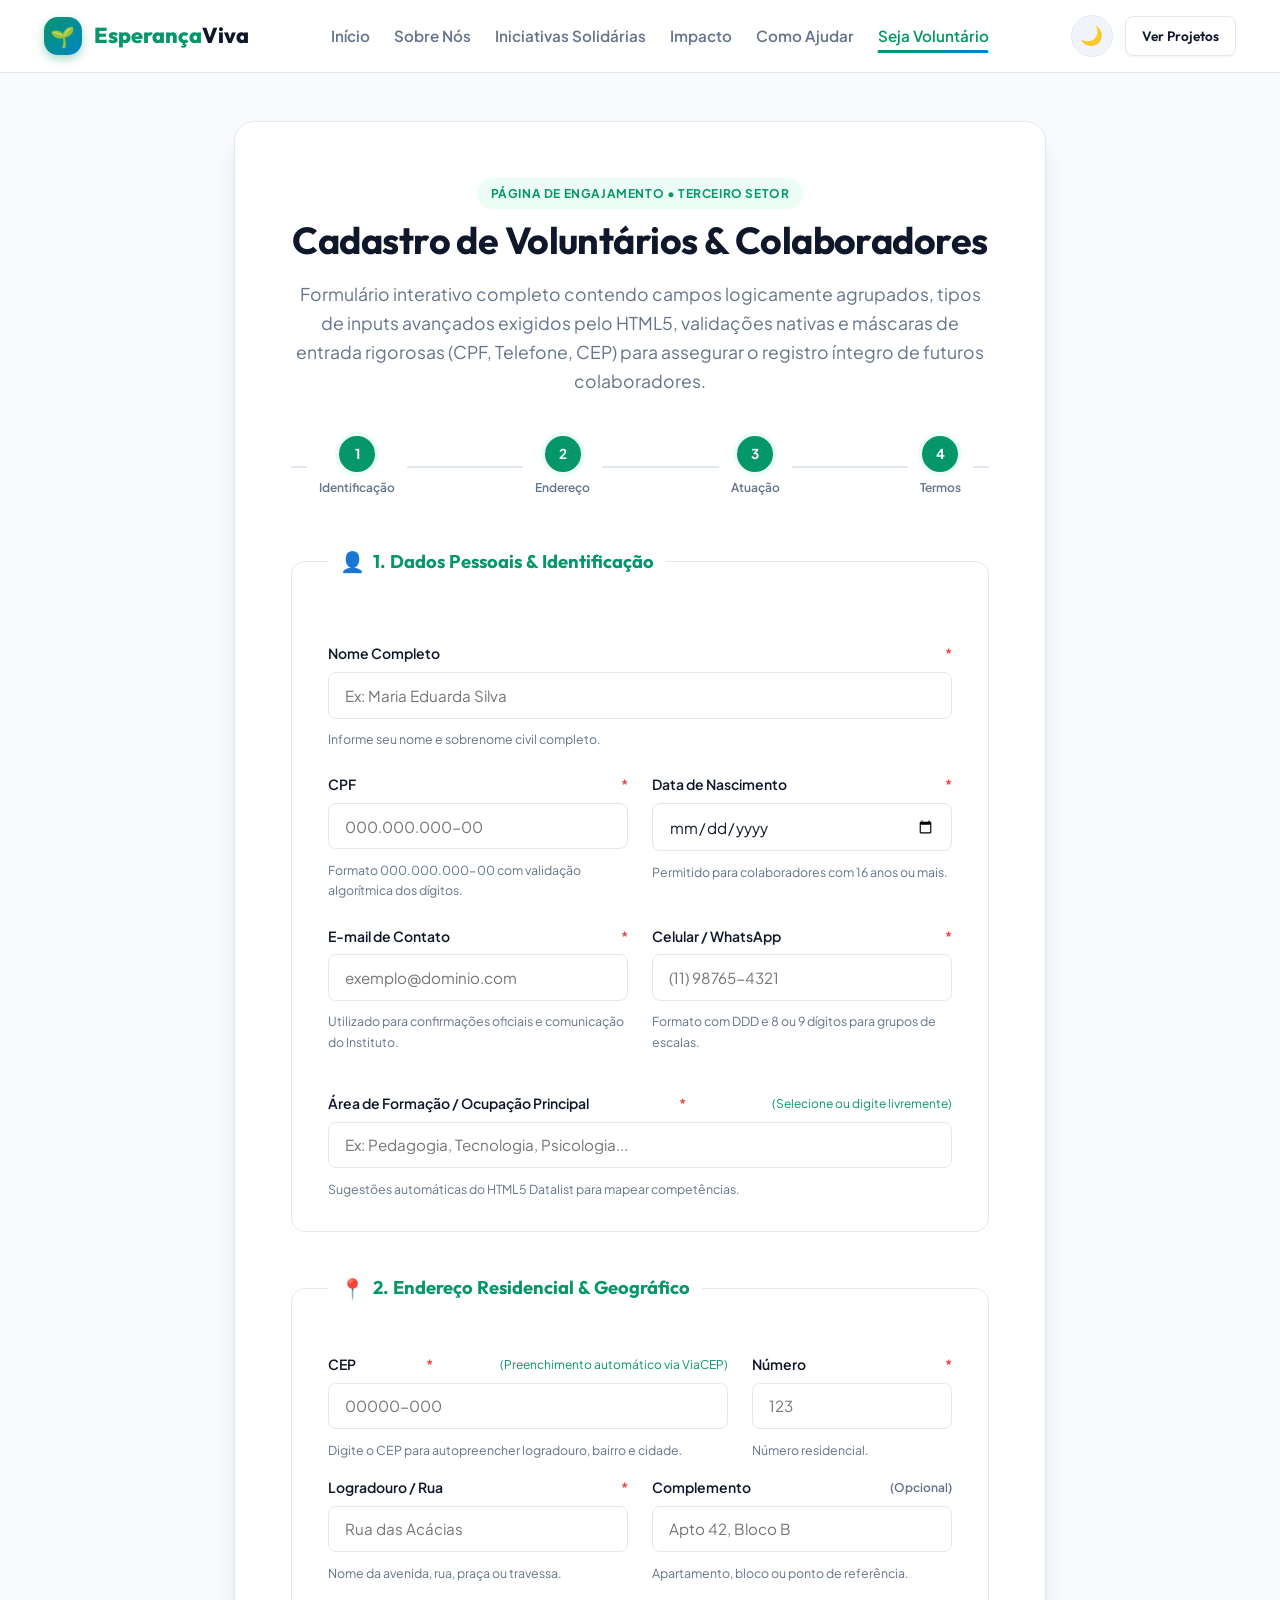
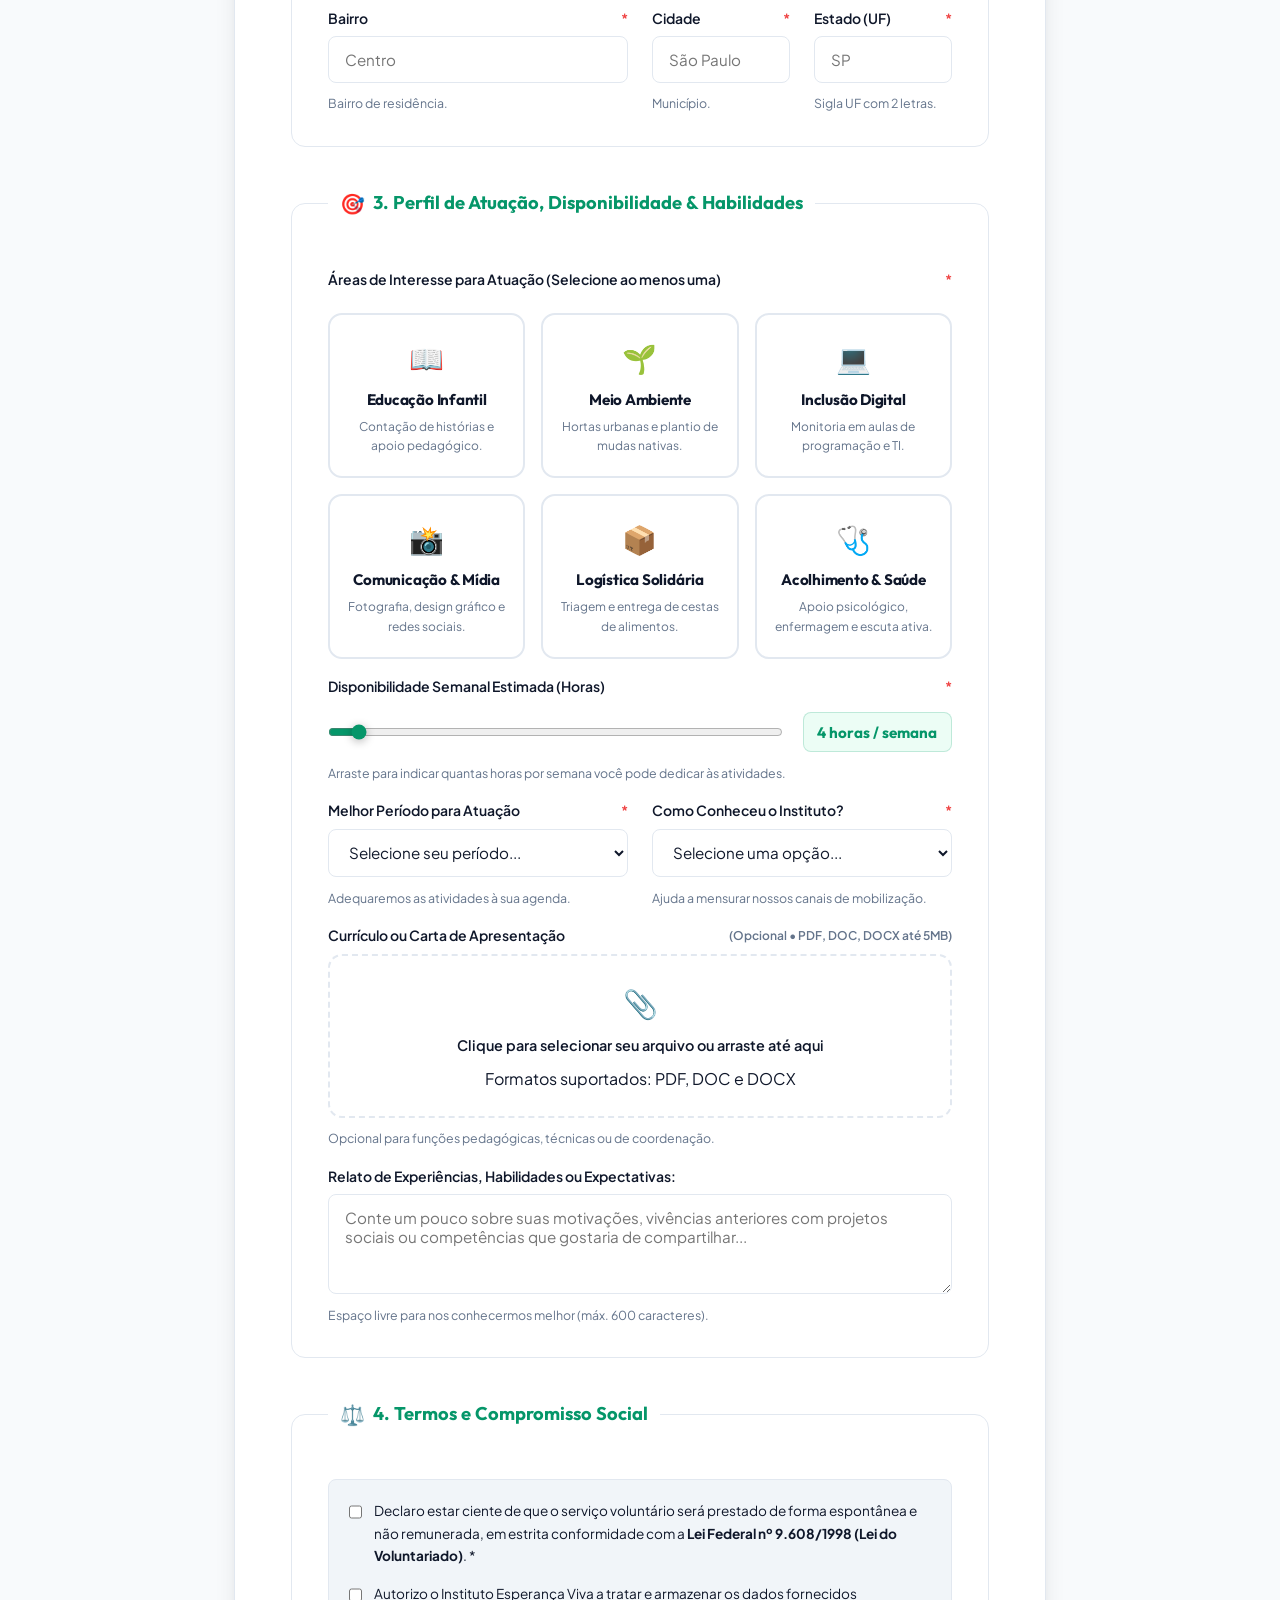
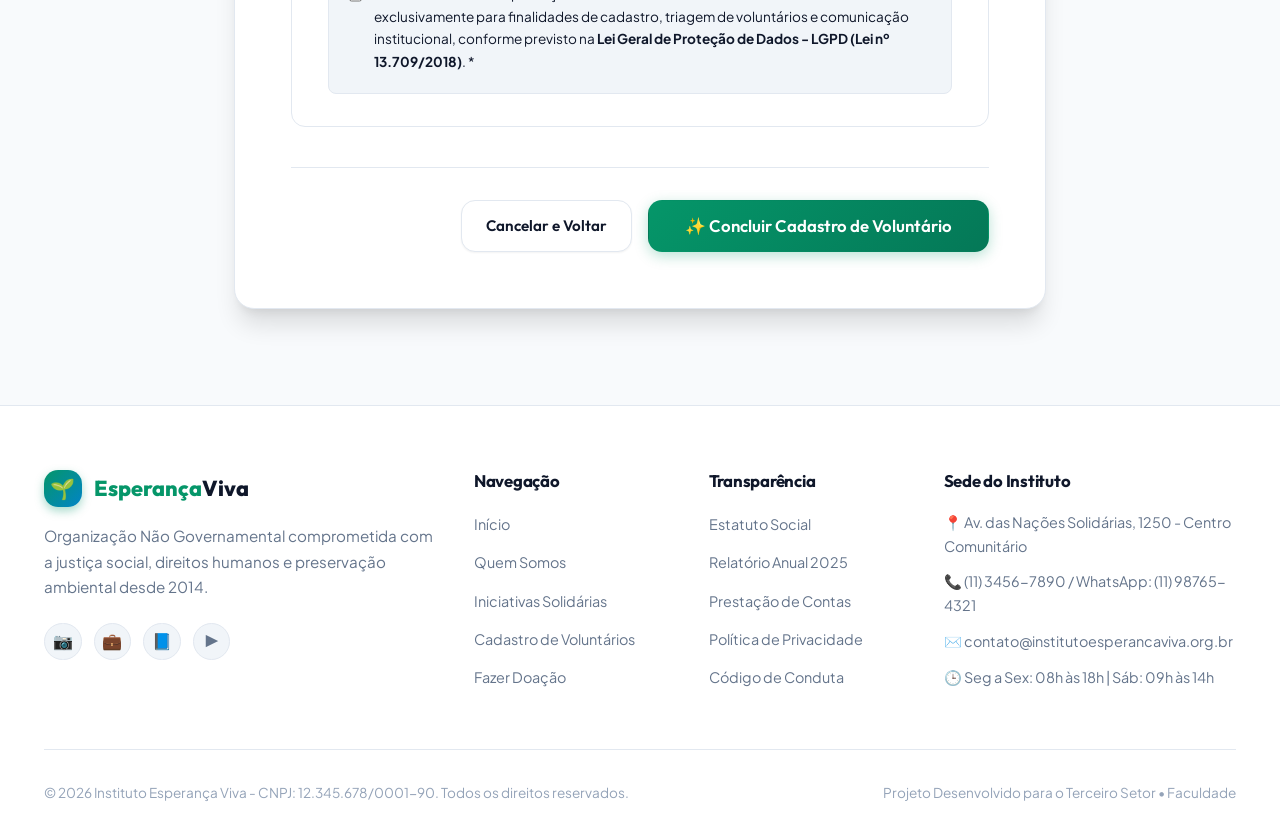
==== commit 78bb0827: "feat: design system avancado em CSS3, layouts Grid e Flexbox, modais acessiveis e animacoes" ====
--- a/cadastro.html
+++ b/cadastro.html
@@ -51,7 +51,11 @@
       <div class="header-actions">
         <button type="button" class="theme-toggle-btn" id="themeToggle" aria-label="Alternar entre tema claro e escuro">🌙</button>
         <a href="projetos.html" class="btn btn-secondary btn-sm">Ver Projetos</a>
-        <button type="button" class="mobile-menu-btn" id="mobileMenuBtn" aria-label="Abrir menu de navegação" aria-expanded="false">☰</button>
+        <button type="button" class="mobile-menu-btn" id="mobileMenuBtn" aria-label="Abrir menu de navegação" aria-expanded="false">
+          <span class="hamburger-bar" aria-hidden="true"></span>
+          <span class="hamburger-bar" aria-hidden="true"></span>
+          <span class="hamburger-bar" aria-hidden="true"></span>
+        </button>
       </div>
     </div>
   </header>
--- a/css/style.css
+++ b/css/style.css
@@ -1,9 +1,12 @@
 /* ==========================================================================
    Design System & Global Styles - Instituto Esperança Viva (ONG)
+   Padrão Avançado CSS3: Tokens, Flexbox, Grid, Modais, Acessibilidade e Temas
    ========================================================================== */
 
 :root {
-  /* Color Palette - Nature, Hope & Sophistication */
+  /* ------------------------------------------------------------------------
+     1. Color Palette - Design Tokens (Socioambiental & Dignidade)
+     ------------------------------------------------------------------------ */
   --primary: #059669;
   --primary-hover: #047857;
   --primary-light: #ecfdf5;
@@ -11,13 +14,16 @@
   --secondary: #0284c7;
   --secondary-hover: #0369a1;
   --secondary-light: #f0f9ff;
+  --secondary-dark: #075985;
   --accent: #f59e0b;
   --accent-hover: #d97706;
-  
-  /* Neutral Colors (Light Theme) */
+  --accent-light: #fef3c7;
+  
+  /* Neutral Color Tokens (Light Theme) */
   --bg-main: #f8fafc;
   --bg-surface: #ffffff;
   --bg-subtle: #f1f5f9;
+  --bg-glass: rgba(255, 255, 255, 0.88);
   --border: #e2e8f0;
   --border-focus: #059669;
   
@@ -33,29 +39,67 @@
   --error-bg: #fee2e2;
   --warning: #f59e0b;
   --warning-bg: #fef3c7;
-  
-  /* Elevation & Shadows */
+  --info: #0284c7;
+  --info-bg: #e0f2fe;
+  
+  /* ------------------------------------------------------------------------
+     2. Spacing Scale Tokens
+     ------------------------------------------------------------------------ */
+  --space-1: 0.25rem;  /* 4px */
+  --space-2: 0.5rem;   /* 8px */
+  --space-3: 0.75rem;  /* 12px */
+  --space-4: 1rem;     /* 16px */
+  --space-5: 1.25rem;  /* 20px */
+  --space-6: 1.5rem;   /* 24px */
+  --space-8: 2rem;     /* 32px */
+  --space-10: 2.5rem;  /* 40px */
+  --space-12: 3rem;    /* 48px */
+  --space-16: 4rem;    /* 64px */
+  --space-20: 5rem;    /* 80px */
+  
+  /* ------------------------------------------------------------------------
+     3. Elevation & Shadows
+     ------------------------------------------------------------------------ */
   --shadow-sm: 0 1px 2px 0 rgb(0 0 0 / 0.05);
   --shadow-md: 0 4px 6px -1px rgb(0 0 0 / 0.08), 0 2px 4px -2px rgb(0 0 0 / 0.06);
   --shadow-lg: 0 10px 15px -3px rgb(0 0 0 / 0.1), 0 4px 6px -4px rgb(0 0 0 / 0.08);
   --shadow-xl: 0 20px 25px -5px rgb(0 0 0 / 0.12), 0 8px 10px -6px rgb(0 0 0 / 0.08);
-  
-  /* Typography & Geometry */
+  --shadow-glow: 0 0 25px rgba(5, 150, 105, 0.25);
+  
+  /* ------------------------------------------------------------------------
+     4. Geometry & Layering (Z-Index Scale)
+     ------------------------------------------------------------------------ */
+  --radius-xs: 4px;
+  --radius-sm: 8px;
+  --radius-md: 14px;
+  --radius-lg: 20px;
+  --radius-full: 9999px;
+  
+  --z-base: 1;
+  --z-dropdown: 50;
+  --z-sticky: 100;
+  --z-drawer: 800;
+  --z-backdrop: 900;
+  --z-modal: 1000;
+  --z-toast: 1100;
+
+  /* Typography & Transitions */
   --font-heading: 'Outfit', -apple-system, BlinkMacSystemFont, 'Segoe UI', Roboto, sans-serif;
   --font-body: 'Plus Jakarta Sans', -apple-system, BlinkMacSystemFont, 'Segoe UI', Roboto, sans-serif;
-  --radius-sm: 6px;
-  --radius-md: 12px;
-  --radius-lg: 18px;
-  --radius-full: 9999px;
+  --transition-fast: 0.15s cubic-bezier(0.4, 0, 0.2, 1);
   --transition: all 0.25s cubic-bezier(0.4, 0, 0.2, 1);
-  --container-max: 1200px;
-}
-
-/* Dark Theme Variables */
+  --transition-smooth: all 0.35s cubic-bezier(0.16, 1, 0.3, 1);
+  --container-max: 1240px;
+}
+
+/* --------------------------------------------------------------------------
+   Dark Theme Overrides
+   -------------------------------------------------------------------------- */
 [data-theme="dark"] {
   --bg-main: #0b1120;
   --bg-surface: #131c31;
   --bg-subtle: #1e293b;
+  --bg-glass: rgba(19, 28, 49, 0.9);
   --border: #334155;
   --border-focus: #10b981;
   
@@ -63,13 +107,17 @@
   --text-muted: #94a3b8;
   --text-light: #64748b;
   
-  --primary-light: rgba(5, 150, 105, 0.15);
-  --secondary-light: rgba(2, 132, 199, 0.15);
-  --shadow-md: 0 4px 12px rgba(0, 0, 0, 0.4);
-  --shadow-lg: 0 10px 24px rgba(0, 0, 0, 0.5);
-}
-
-/* Reset & Box Sizing */
+  --primary-light: rgba(5, 150, 105, 0.18);
+  --secondary-light: rgba(2, 132, 199, 0.18);
+  --accent-light: rgba(245, 158, 11, 0.18);
+  --shadow-md: 0 4px 12px rgba(0, 0, 0, 0.45);
+  --shadow-lg: 0 10px 24px rgba(0, 0, 0, 0.55);
+  --shadow-xl: 0 20px 30px rgba(0, 0, 0, 0.65);
+}
+
+/* ==========================================================================
+   Reset & Accessibility Foundation
+   ========================================================================== */
 *, *::before, *::after {
   box-sizing: border-box;
   margin: 0;
@@ -79,13 +127,14 @@
 html {
   scroll-behavior: smooth;
   font-size: 16px;
+  -webkit-text-size-adjust: 100%;
 }
 
 body {
   font-family: var(--font-body);
   background-color: var(--bg-main);
   color: var(--text-main);
-  line-height: 1.6;
+  line-height: 1.65;
   min-height: 100vh;
   display: flex;
   flex-direction: column;
@@ -93,22 +142,40 @@
   overflow-x: hidden;
 }
 
-/* Container */
+/* Acessibilidade WCAG AAA: Anel de foco visível de alto contraste */
+:focus-visible {
+  outline: 3px solid var(--primary);
+  outline-offset: 3px;
+  border-radius: var(--radius-xs);
+}
+
+/* Respeito às preferências do usuário para redução de movimento */
+@media (prefers-reduced-motion: reduce) {
+  *, *::before, *::after {
+    animation-duration: 0.01ms !important;
+    animation-iteration-count: 1 !important;
+    transition-duration: 0.01ms !important;
+    scroll-behavior: auto !important;
+  }
+}
+
+/* Container Estrutural */
 .container {
   width: 100%;
   max-width: var(--container-max);
   margin-left: auto;
   margin-right: auto;
-  padding-left: 1.5rem;
-  padding-right: 1.5rem;
-}
-
-/* Typography Helpers */
+  padding-left: var(--space-6);
+  padding-right: var(--space-6);
+}
+
+/* Tipografia Semântica */
 h1, h2, h3, h4, h5, h6 {
   font-family: var(--font-heading);
   color: var(--text-main);
   line-height: 1.25;
   font-weight: 700;
+  letter-spacing: -0.015em;
 }
 
 a {
@@ -124,23 +191,19 @@
 }
 
 /* ==========================================================================
-   Header & Navigation
+   Header & Navegação (Desktop & Mobile com Morphing Hamburger)
    ========================================================================== */
 .site-header {
   position: sticky;
   top: 0;
-  z-index: 100;
-  background-color: rgba(255, 255, 255, 0.85);
-  backdrop-filter: blur(12px);
-  -webkit-backdrop-filter: blur(12px);
+  z-index: var(--z-sticky);
+  background-color: var(--bg-glass);
+  backdrop-filter: blur(14px);
+  -webkit-backdrop-filter: blur(14px);
   border-bottom: 1px solid var(--border);
   transition: var(--transition);
 }
 
-[data-theme="dark"] .site-header {
-  background-color: rgba(19, 28, 49, 0.85);
-}
-
 .header-container {
   display: flex;
   align-items: center;
@@ -148,11 +211,11 @@
   height: 4.5rem;
 }
 
-/* Logo */
+/* Logo Semântico */
 .logo {
-  display: flex;
-  align-items: center;
-  gap: 0.75rem;
+  display: inline-flex;
+  align-items: center;
+  gap: var(--space-3);
   font-family: var(--font-heading);
   font-weight: 800;
   font-size: 1.35rem;
@@ -160,34 +223,34 @@
 }
 
 .logo-icon {
-  width: 2.25rem;
-  height: 2.25rem;
+  width: 2.35rem;
+  height: 2.35rem;
   background: linear-gradient(135deg, var(--primary), var(--secondary));
   color: #fff;
   border-radius: var(--radius-md);
   display: flex;
   align-items: center;
   justify-content: center;
-  font-size: 1.2rem;
-  box-shadow: 0 4px 10px rgba(5, 150, 105, 0.3);
+  font-size: 1.25rem;
+  box-shadow: 0 4px 10px rgba(5, 150, 105, 0.35);
 }
 
 .logo span {
   color: var(--text-main);
 }
 
-/* Navigation Links */
+/* Navegação Principal (Flexbox) */
 .main-nav {
   display: flex;
   align-items: center;
-  gap: 2rem;
+  gap: var(--space-8);
 }
 
 .nav-list {
   display: flex;
   align-items: center;
   list-style: none;
-  gap: 1.75rem;
+  gap: var(--space-6);
 }
 
 .nav-link {
@@ -195,7 +258,7 @@
   font-size: 0.95rem;
   color: var(--text-muted);
   position: relative;
-  padding: 0.5rem 0;
+  padding: var(--space-2) 0;
 }
 
 .nav-link:hover,
@@ -203,108 +266,165 @@
   color: var(--primary);
 }
 
-.nav-link.active::after {
+.nav-link::after {
   content: '';
   position: absolute;
   bottom: 0;
-  left: 0;
+  left: 50%;
+  width: 0;
+  height: 3px;
+  background: linear-gradient(90deg, var(--primary), var(--secondary));
+  border-radius: var(--radius-full);
+  transition: all 0.3s cubic-bezier(0.16, 1, 0.3, 1);
+  transform: translateX(-50%);
+}
+
+.nav-link:hover::after,
+.nav-link.active::after {
   width: 100%;
-  height: 3px;
-  background-color: var(--primary);
-  border-radius: var(--radius-full);
-}
-
-/* Header Actions */
+}
+
+/* Ações do Topo */
 .header-actions {
   display: flex;
   align-items: center;
-  gap: 1rem;
-}
-
-/* Theme Toggle Button */
+  gap: var(--space-3);
+}
+
+/* Alternador de Tema */
 .theme-toggle-btn {
   background: var(--bg-subtle);
   border: 1px solid var(--border);
   color: var(--text-main);
-  width: 2.5rem;
-  height: 2.5rem;
+  width: 2.65rem;
+  height: 2.65rem;
   border-radius: var(--radius-full);
   display: flex;
   align-items: center;
   justify-content: center;
   cursor: pointer;
-  font-size: 1.1rem;
+  font-size: 1.15rem;
   transition: var(--transition);
 }
 
 .theme-toggle-btn:hover {
   background-color: var(--border);
-  transform: rotate(15deg);
-}
-
-/* Mobile Menu Toggle */
+  transform: rotate(20deg) scale(1.05);
+}
+
+/* Morphing Hamburger Menu Button */
 .mobile-menu-btn {
   display: none;
   background: transparent;
-  border: none;
-  color: var(--text-main);
-  font-size: 1.5rem;
+  border: 1px solid var(--border);
+  border-radius: var(--radius-sm);
+  width: 2.65rem;
+  height: 2.65rem;
   cursor: pointer;
   padding: 0.5rem;
+  position: relative;
+  flex-direction: column;
+  justify-content: space-around;
+  align-items: center;
+  transition: var(--transition);
+}
+
+.mobile-menu-btn .hamburger-bar {
+  width: 1.35rem;
+  height: 2px;
+  background-color: var(--text-main);
+  border-radius: var(--radius-full);
+  transition: var(--transition-smooth);
+}
+
+/* Animação do Hamburger para X quando aberto */
+.mobile-menu-btn.is-active .hamburger-bar:nth-child(1) {
+  transform: translateY(6px) rotate(45deg);
+}
+
+.mobile-menu-btn.is-active .hamburger-bar:nth-child(2) {
+  opacity: 0;
+  transform: scaleX(0);
+}
+
+.mobile-menu-btn.is-active .hamburger-bar:nth-child(3) {
+  transform: translateY(-6px) rotate(-45deg);
+}
+
+/* Overlay de Fundo para Drawer Mobile */
+.nav-backdrop {
+  position: fixed;
+  inset: 0;
+  background: rgba(15, 23, 42, 0.6);
+  backdrop-filter: blur(4px);
+  z-index: calc(var(--z-drawer) - 1);
+  opacity: 0;
+  pointer-events: none;
+  transition: opacity 0.3s ease;
+}
+
+.nav-backdrop.show {
+  opacity: 1;
+  pointer-events: auto;
 }
 
 /* ==========================================================================
-   Buttons & Badges
+   Botões, Badges & Microinterações
    ========================================================================== */
 .btn {
   display: inline-flex;
   align-items: center;
   justify-content: center;
-  gap: 0.5rem;
+  gap: var(--space-2);
   font-family: var(--font-heading);
   font-weight: 600;
   font-size: 0.95rem;
   padding: 0.75rem 1.5rem;
   border-radius: var(--radius-md);
-  border: none;
+  border: 1px solid transparent;
   cursor: pointer;
   transition: var(--transition);
   text-align: center;
+  position: relative;
+  overflow: hidden;
 }
 
 .btn-primary {
   background: linear-gradient(135deg, var(--primary), #047857);
   color: #ffffff;
-  box-shadow: 0 4px 12px rgba(5, 150, 105, 0.25);
+  box-shadow: 0 4px 14px rgba(5, 150, 105, 0.28);
 }
 
 .btn-primary:hover {
   background: linear-gradient(135deg, #047857, #065f46);
-  box-shadow: 0 6px 18px rgba(5, 150, 105, 0.35);
+  box-shadow: 0 6px 20px rgba(5, 150, 105, 0.4);
   transform: translateY(-2px);
 }
 
 .btn-secondary {
   background-color: var(--bg-surface);
   color: var(--text-main);
-  border: 1px solid var(--border);
+  border-color: var(--border);
+  box-shadow: var(--shadow-sm);
 }
 
 .btn-secondary:hover {
   background-color: var(--bg-subtle);
   border-color: var(--text-muted);
   transform: translateY(-2px);
+  box-shadow: var(--shadow-md);
 }
 
 .btn-accent {
   background: linear-gradient(135deg, var(--accent), #d97706);
   color: #ffffff;
-  box-shadow: 0 4px 12px rgba(245, 158, 11, 0.25);
+  box-shadow: 0 4px 14px rgba(245, 158, 11, 0.3);
 }
 
 .btn-accent:hover {
   background: linear-gradient(135deg, #d97706, #b45309);
   transform: translateY(-2px);
+  box-shadow: 0 6px 20px rgba(245, 158, 11, 0.4);
 }
 
 .btn-sm {
@@ -314,16 +434,16 @@
 }
 
 .btn-lg {
-  padding: 0.9rem 2rem;
+  padding: 0.9rem 2.25rem;
   font-size: 1.05rem;
 }
 
-/* Badges */
+/* Badges e Pílulas com Ponto Pulsante */
 .badge {
   display: inline-flex;
   align-items: center;
-  gap: 0.35rem;
-  padding: 0.3rem 0.75rem;
+  gap: 0.45rem;
+  padding: 0.35rem 0.85rem;
   border-radius: var(--radius-full);
   font-size: 0.75rem;
   font-weight: 700;
@@ -331,6 +451,22 @@
   letter-spacing: 0.05em;
 }
 
+.pulse-dot {
+  width: 7px;
+  height: 7px;
+  border-radius: 50%;
+  display: inline-block;
+  background-color: currentColor;
+  box-shadow: 0 0 0 rgba(16, 185, 129, 0.6);
+  animation: pulseDot 2s infinite;
+}
+
+@keyframes pulseDot {
+  0% { transform: scale(0.95); box-shadow: 0 0 0 0 rgba(16, 185, 129, 0.7); }
+  70% { transform: scale(1); box-shadow: 0 0 0 7px rgba(16, 185, 129, 0); }
+  100% { transform: scale(0.95); box-shadow: 0 0 0 0 rgba(16, 185, 129, 0); }
+}
+
 .badge-primary {
   background-color: var(--primary-light);
   color: var(--primary);
@@ -342,7 +478,7 @@
 }
 
 .badge-accent {
-  background-color: var(--warning-bg);
+  background-color: var(--accent-light);
   color: #b45309;
 }
 
@@ -352,26 +488,25 @@
 }
 
 /* ==========================================================================
-   Section Headers
+   Estruturas de Seções Globais
    ========================================================================== */
 .section {
-  padding: 5rem 0;
+  padding: var(--space-20) 0;
 }
 
 .section-header {
   text-align: center;
-  max-width: 650px;
-  margin: 0 auto 3.5rem auto;
+  max-width: 680px;
+  margin: 0 auto var(--space-12) auto;
 }
 
 .section-header .badge {
-  margin-bottom: 0.75rem;
+  margin-bottom: var(--space-3);
 }
 
 .section-title {
-  font-size: 2.25rem;
-  margin-bottom: 1rem;
-  letter-spacing: -0.02em;
+  font-size: 2.35rem;
+  margin-bottom: var(--space-4);
 }
 
 .section-subtitle {
@@ -380,36 +515,132 @@
 }
 
 /* ==========================================================================
-   Footer
+   Modais Interativos Acessíveis (Projeto & PIX)
+   ========================================================================== */
+.modal-overlay {
+  position: fixed;
+  inset: 0;
+  background-color: rgba(15, 23, 42, 0.7);
+  backdrop-filter: blur(8px);
+  -webkit-backdrop-filter: blur(8px);
+  z-index: var(--z-modal);
+  display: flex;
+  align-items: center;
+  justify-content: center;
+  padding: var(--space-4);
+  opacity: 0;
+  visibility: hidden;
+  transition: all 0.3s ease;
+}
+
+.modal-overlay.active {
+  opacity: 1;
+  visibility: visible;
+}
+
+.modal-dialog {
+  background-color: var(--bg-surface);
+  border: 1px solid var(--border);
+  border-radius: var(--radius-lg);
+  box-shadow: var(--shadow-xl);
+  max-width: 640px;
+  width: 100%;
+  max-height: 90vh;
+  overflow-y: auto;
+  transform: scale(0.92) translateY(20px);
+  transition: all 0.35s cubic-bezier(0.16, 1, 0.3, 1);
+  display: flex;
+  flex-direction: column;
+}
+
+.modal-overlay.active .modal-dialog {
+  transform: scale(1) translateY(0);
+}
+
+.modal-header {
+  padding: var(--space-6);
+  border-bottom: 1px solid var(--border);
+  display: flex;
+  align-items: center;
+  justify-content: space-between;
+}
+
+.modal-title {
+  font-size: 1.35rem;
+  font-weight: 700;
+}
+
+.modal-close-btn {
+  background: var(--bg-subtle);
+  border: 1px solid var(--border);
+  width: 2.25rem;
+  height: 2.25rem;
+  border-radius: var(--radius-full);
+  display: flex;
+  align-items: center;
+  justify-content: center;
+  cursor: pointer;
+  color: var(--text-muted);
+  font-size: 1.1rem;
+  transition: var(--transition);
+}
+
+.modal-close-btn:hover {
+  background-color: var(--border);
+  color: var(--text-main);
+  transform: rotate(90deg);
+}
+
+.modal-body {
+  padding: var(--space-6);
+  display: flex;
+  flex-direction: column;
+  gap: var(--space-4);
+  font-size: 0.95rem;
+  color: var(--text-muted);
+}
+
+.modal-footer {
+  padding: var(--space-5) var(--space-6);
+  border-top: 1px solid var(--border);
+  display: flex;
+  align-items: center;
+  justify-content: flex-end;
+  gap: var(--space-3);
+  background-color: var(--bg-subtle);
+}
+
+/* ==========================================================================
+   Footer Semântico
    ========================================================================== */
 .site-footer {
   background-color: var(--bg-surface);
   border-top: 1px solid var(--border);
-  padding: 4.5rem 0 2rem 0;
+  padding: var(--space-16) 0 var(--space-8) 0;
   margin-top: auto;
 }
 
 .footer-grid {
   display: grid;
   grid-template-columns: 2fr 1fr 1fr 1.5fr;
-  gap: 3rem;
-  margin-bottom: 3.5rem;
+  gap: var(--space-10);
+  margin-bottom: var(--space-12);
 }
 
 .footer-brand p {
   color: var(--text-muted);
-  margin: 1rem 0 1.5rem 0;
+  margin: var(--space-4) 0 var(--space-6) 0;
   font-size: 0.95rem;
 }
 
 .social-links {
   display: flex;
-  gap: 0.75rem;
+  gap: var(--space-3);
 }
 
 .social-link {
-  width: 2.25rem;
-  height: 2.25rem;
+  width: 2.35rem;
+  height: 2.35rem;
   border-radius: var(--radius-full);
   background: var(--bg-subtle);
   border: 1px solid var(--border);
@@ -424,12 +655,13 @@
   background: var(--primary);
   color: #ffffff;
   border-color: var(--primary);
-  transform: translateY(-2px);
+  transform: translateY(-3px);
+  box-shadow: 0 4px 10px rgba(5, 150, 105, 0.3);
 }
 
 .footer-column h4 {
   font-size: 1.05rem;
-  margin-bottom: 1.25rem;
+  margin-bottom: var(--space-5);
   color: var(--text-main);
 }
 
@@ -437,7 +669,7 @@
   list-style: none;
   display: flex;
   flex-direction: column;
-  gap: 0.75rem;
+  gap: var(--space-3);
 }
 
 .footer-links a {
@@ -447,20 +679,20 @@
 
 .footer-links a:hover {
   color: var(--primary);
-  padding-left: 4px;
+  padding-left: 6px;
 }
 
 .footer-contact li {
   display: flex;
   align-items: flex-start;
-  gap: 0.75rem;
+  gap: var(--space-3);
   color: var(--text-muted);
   font-size: 0.9rem;
-  margin-bottom: 0.75rem;
+  margin-bottom: var(--space-3);
 }
 
 .footer-bottom {
-  padding-top: 2rem;
+  padding-top: var(--space-8);
   border-top: 1px solid var(--border);
   display: flex;
   justify-content: space-between;
@@ -474,27 +706,27 @@
    ========================================================================== */
 .toast-container {
   position: fixed;
-  bottom: 2rem;
-  right: 2rem;
-  z-index: 9999;
+  bottom: var(--space-8);
+  right: var(--space-8);
+  z-index: var(--z-toast);
   display: flex;
   flex-direction: column;
-  gap: 0.75rem;
+  gap: var(--space-3);
   pointer-events: none;
 }
 
 .toast {
   pointer-events: auto;
-  min-width: 320px;
-  max-width: 420px;
+  min-width: 330px;
+  max-width: 440px;
   background-color: var(--bg-surface);
   border: 1px solid var(--border);
   border-radius: var(--radius-md);
   box-shadow: var(--shadow-xl);
-  padding: 1rem 1.25rem;
+  padding: var(--space-4) var(--space-5);
   display: flex;
   align-items: flex-start;
-  gap: 0.85rem;
+  gap: var(--space-4);
   transform: translateY(30px);
   opacity: 0;
   transition: all 0.35s cubic-bezier(0.175, 0.885, 0.32, 1.275);
@@ -506,7 +738,7 @@
 }
 
 .toast-icon {
-  font-size: 1.35rem;
+  font-size: 1.4rem;
   line-height: 1;
 }
 
@@ -526,7 +758,7 @@
 
 .toast-content h5 {
   font-size: 0.95rem;
-  margin-bottom: 0.2rem;
+  margin-bottom: var(--space-1);
 }
 
 .toast-content p {
--- a/css/pages.css
+++ b/css/pages.css
@@ -912,8 +912,146 @@
   color: var(--text-main);
 }
 
-.file-upload-hint {
+/* --------------------------------------------------------------------------
+   Custom Range Slider Thumb & Shimmer
+   -------------------------------------------------------------------------- */
+.form-range::-webkit-slider-thumb {
+  -webkit-appearance: none;
+  width: 22px;
+  height: 22px;
+  border-radius: 50%;
+  background: var(--primary);
+  cursor: pointer;
+  border: 3px solid #ffffff;
+  box-shadow: 0 2px 8px rgba(0, 0, 0, 0.25);
+  transition: transform 0.15s ease, background-color 0.15s ease;
+}
+
+.form-range::-webkit-slider-thumb:hover {
+  transform: scale(1.2);
+  background: var(--primary-hover);
+}
+
+.form-range::-moz-range-thumb {
+  width: 22px;
+  height: 22px;
+  border-radius: 50%;
+  background: var(--primary);
+  cursor: pointer;
+  border: 3px solid #ffffff;
+  box-shadow: 0 2px 8px rgba(0, 0, 0, 0.25);
+}
+
+/* Shimmer animado para barra de progresso */
+.progress-bar-fill {
+  position: relative;
+  overflow: hidden;
+}
+
+.progress-bar-fill::after {
+  content: '';
+  position: absolute;
+  top: 0;
+  left: 0;
+  bottom: 0;
+  right: 0;
+  background: linear-gradient(90deg, transparent, rgba(255, 255, 255, 0.45), transparent);
+  animation: shimmerProgress 2.5s infinite;
+}
+
+@keyframes shimmerProgress {
+  0% { transform: translateX(-100%); }
+  100% { transform: translateX(100%); }
+}
+
+/* Indicador de Seleção nos Cards de Área de Atuação */
+.interest-custom-card {
+  position: relative;
+}
+
+.interest-checkbox-label input:checked + .interest-custom-card::after {
+  content: '✓';
+  position: absolute;
+  top: 0.65rem;
+  right: 0.65rem;
+  width: 1.35rem;
+  height: 1.35rem;
+  border-radius: 50%;
+  background-color: var(--primary);
+  color: #ffffff;
+  display: flex;
+  align-items: center;
+  justify-content: center;
+  font-size: 0.8rem;
+  font-weight: 800;
+  box-shadow: 0 2px 6px rgba(5, 150, 105, 0.35);
+  animation: popCheck 0.25s cubic-bezier(0.175, 0.885, 0.32, 1.275);
+}
+
+@keyframes popCheck {
+  0% { transform: scale(0); opacity: 0; }
+  100% { transform: scale(1); opacity: 1; }
+}
+
+/* --------------------------------------------------------------------------
+   PIX QR Code Simulator & Detalhes do Projeto no Modal
+   -------------------------------------------------------------------------- */
+.pix-qr-box {
+  background: #ffffff;
+  border: 2px dashed var(--primary);
+  border-radius: var(--radius-md);
+  padding: 1.5rem;
+  display: flex;
+  flex-direction: column;
+  align-items: center;
+  gap: 1rem;
+  margin: 1.5rem 0;
+}
+
+.qr-code-graphic {
+  width: 180px;
+  height: 180px;
+  background: repeating-linear-gradient(0deg, #111, #111 6px, #fff 6px, #fff 12px),
+              repeating-linear-gradient(90deg, #111, #111 6px, #fff 6px, #fff 12px);
+  background-blend-mode: difference;
+  border: 6px solid #111;
+  border-radius: var(--radius-xs);
+  position: relative;
+}
+
+.modal-project-img {
+  width: 100%;
+  height: 220px;
+  object-fit: cover;
+  border-radius: var(--radius-md);
+  margin-bottom: 1rem;
+}
+
+.modal-stats-grid {
+  display: grid;
+  grid-template-columns: repeat(3, 1fr);
+  gap: 1rem;
+  margin: 1rem 0;
+}
+
+.modal-stat-box {
+  background-color: var(--bg-subtle);
+  border: 1px solid var(--border);
+  border-radius: var(--radius-sm);
+  padding: 0.85rem;
+  text-align: center;
+}
+
+.modal-stat-box strong {
+  display: block;
+  font-size: 1.15rem;
+  color: var(--primary);
+  font-family: var(--font-heading);
+}
+
+.modal-stat-box span {
   font-size: 0.75rem;
   color: var(--text-muted);
 }
 
+
--- a/css/responsive.css
+++ b/css/responsive.css
@@ -1,64 +1,100 @@
 /* ==========================================================================
-   Responsive Adaptations & Mobile Drawer
+   Responsive Adaptations, Fluid Typography & Mobile Drawer
+   Tecnologias: Flexbox, CSS Grid, Fluid Clamp e Breakpoints Responsivos
    ========================================================================== */
 
-/* Tablet Breakpoint (max-width: 1024px) */
+/* --------------------------------------------------------------------------
+   Fluid Typography & Base Scaling
+   -------------------------------------------------------------------------- */
+.hero-title {
+  font-size: clamp(2.15rem, 4vw + 1rem, 3.45rem);
+}
+
+.section-title {
+  font-size: clamp(1.85rem, 3vw + 0.5rem, 2.5rem);
+}
+
+/* --------------------------------------------------------------------------
+   Desktop Grande & Telas Ultralargas (min-width: 1440px)
+   -------------------------------------------------------------------------- */
+@media (min-width: 1440px) {
+  :root {
+    --container-max: 1320px;
+  }
+}
+
+/* --------------------------------------------------------------------------
+   Tablet Breakpoint (max-width: 1024px)
+   -------------------------------------------------------------------------- */
 @media (max-width: 1024px) {
   .hero-grid {
     grid-template-columns: 1fr;
-    gap: 3rem;
+    gap: var(--space-8);
   }
   
   .hero-media-wrapper {
-    max-width: 600px;
+    max-width: 620px;
     margin: 0 auto;
     width: 100%;
   }
 
   .about-grid {
     grid-template-columns: 1fr;
-    gap: 2.5rem;
+    gap: var(--space-8);
   }
 
   .metrics-grid {
     grid-template-columns: repeat(2, 1fr);
+    gap: var(--space-4);
   }
 
   .projects-grid {
     grid-template-columns: repeat(2, 1fr);
+    gap: var(--space-6);
   }
 
   .footer-grid {
     grid-template-columns: 1fr 1fr;
-    gap: 2.5rem;
+    gap: var(--space-8);
   }
 
   .interest-options-grid {
     grid-template-columns: repeat(2, 1fr);
   }
-}
-
-/* Mobile Breakpoint (max-width: 768px) */
+  
+  .modal-dialog {
+    max-width: 90%;
+  }
+}
+
+/* --------------------------------------------------------------------------
+   Mobile Breakpoint (max-width: 768px)
+   -------------------------------------------------------------------------- */
 @media (max-width: 768px) {
+  /* Ativação do Botão Hamburger */
   .mobile-menu-btn {
-    display: block;
-  }
-
+    display: flex;
+    min-width: 44px;
+    min-height: 44px; /* WCAG AAA Touch Target */
+  }
+
+  /* Drawer de Navegação Mobile */
   .main-nav {
     position: fixed;
     top: 4.5rem;
     left: 0;
     right: 0;
     background-color: var(--bg-surface);
-    border-bottom: 1px solid var(--border);
-    flex-direction: column;
-    padding: 2rem 1.5rem;
-    gap: 1.5rem;
+    border-bottom: 2px solid var(--primary);
+    flex-direction: column;
+    padding: var(--space-8) var(--space-6);
+    gap: var(--space-6);
     box-shadow: var(--shadow-xl);
-    transform: translateY(-120%);
+    transform: translateY(-130%);
     opacity: 0;
     pointer-events: none;
-    transition: var(--transition);
+    z-index: var(--z-drawer);
+    transition: transform 0.4s cubic-bezier(0.16, 1, 0.3, 1), opacity 0.3s ease;
   }
 
   .main-nav.open {
@@ -69,28 +105,42 @@
 
   .nav-list {
     flex-direction: column;
-    align-items: flex-start;
-    width: 100%;
-    gap: 1rem;
+    align-items: stretch;
+    width: 100%;
+    gap: var(--space-4);
   }
 
   .nav-link {
     width: 100%;
+    font-size: 1.15rem;
+    padding: var(--space-3) var(--space-4);
+    border-radius: var(--radius-sm);
+    background-color: var(--bg-subtle);
+    display: block;
+    min-height: 44px;
+    display: flex;
+    align-items: center;
+  }
+
+  .nav-link::after {
+    display: none;
+  }
+
+  .nav-link.active {
+    background-color: var(--primary-light);
+    color: var(--primary);
+    font-weight: 700;
+  }
+
+  .hero-description {
     font-size: 1.1rem;
-  }
-
-  .hero-title {
-    font-size: 2.35rem;
-  }
-
-  .hero-description {
-    font-size: 1.05rem;
   }
 
   .floating-impact-card {
     position: static;
-    margin-top: 1rem;
+    margin-top: var(--space-4);
     animation: none;
+    width: 100%;
   }
 
   .projects-grid {
@@ -102,18 +152,18 @@
   }
 
   .form-card {
-    padding: 2rem 1.25rem;
+    padding: var(--space-6) var(--space-4);
   }
 
   .form-fieldset {
-    padding: 1.5rem 1rem;
+    padding: var(--space-5) var(--space-4);
   }
 
   .form-grid-2,
   .form-grid-3,
   .form-grid-cep {
     grid-template-columns: 1fr;
-    gap: 1.25rem;
+    gap: var(--space-4);
   }
 
   .interest-options-grid {
@@ -122,19 +172,19 @@
 
   .footer-grid {
     grid-template-columns: 1fr;
-    gap: 2rem;
+    gap: var(--space-8);
   }
 
   .footer-bottom {
     flex-direction: column;
-    gap: 1rem;
+    gap: var(--space-4);
     text-align: center;
   }
 
   .toast-container {
-    left: 1rem;
-    right: 1rem;
-    bottom: 1rem;
+    left: var(--space-4);
+    right: var(--space-4);
+    bottom: var(--space-4);
   }
 
   .toast {
@@ -142,12 +192,10 @@
   }
 }
 
-/* Small Mobile (max-width: 480px) */
+/* --------------------------------------------------------------------------
+   Small Mobile (max-width: 480px)
+   -------------------------------------------------------------------------- */
 @media (max-width: 480px) {
-  .hero-title {
-    font-size: 2rem;
-  }
-
   .metrics-grid {
     grid-template-columns: 1fr;
   }
@@ -159,6 +207,7 @@
 
   .hero-actions .btn {
     width: 100%;
+    min-height: 48px;
   }
 
   .form-actions-bar {
@@ -167,5 +216,44 @@
 
   .form-actions-bar .btn {
     width: 100%;
-  }
-}
+    min-height: 48px;
+  }
+
+  .range-container {
+    flex-direction: column;
+    align-items: stretch;
+  }
+
+  .range-output {
+    align-self: center;
+  }
+
+  .modal-stats-grid {
+    grid-template-columns: 1fr;
+  }
+}
+
+/* --------------------------------------------------------------------------
+   Acessibilidade em Impressão (Print Stylesheet)
+   -------------------------------------------------------------------------- */
+@media print {
+  .site-header,
+  .theme-toggle-btn,
+  .mobile-menu-btn,
+  .toast-container,
+  .modal-overlay,
+  .form-actions-bar {
+    display: none !important;
+  }
+
+  body {
+    background: #ffffff !important;
+    color: #000000 !important;
+    font-size: 12pt;
+  }
+
+  .container {
+    max-width: 100% !important;
+    padding: 0 !important;
+  }
+}
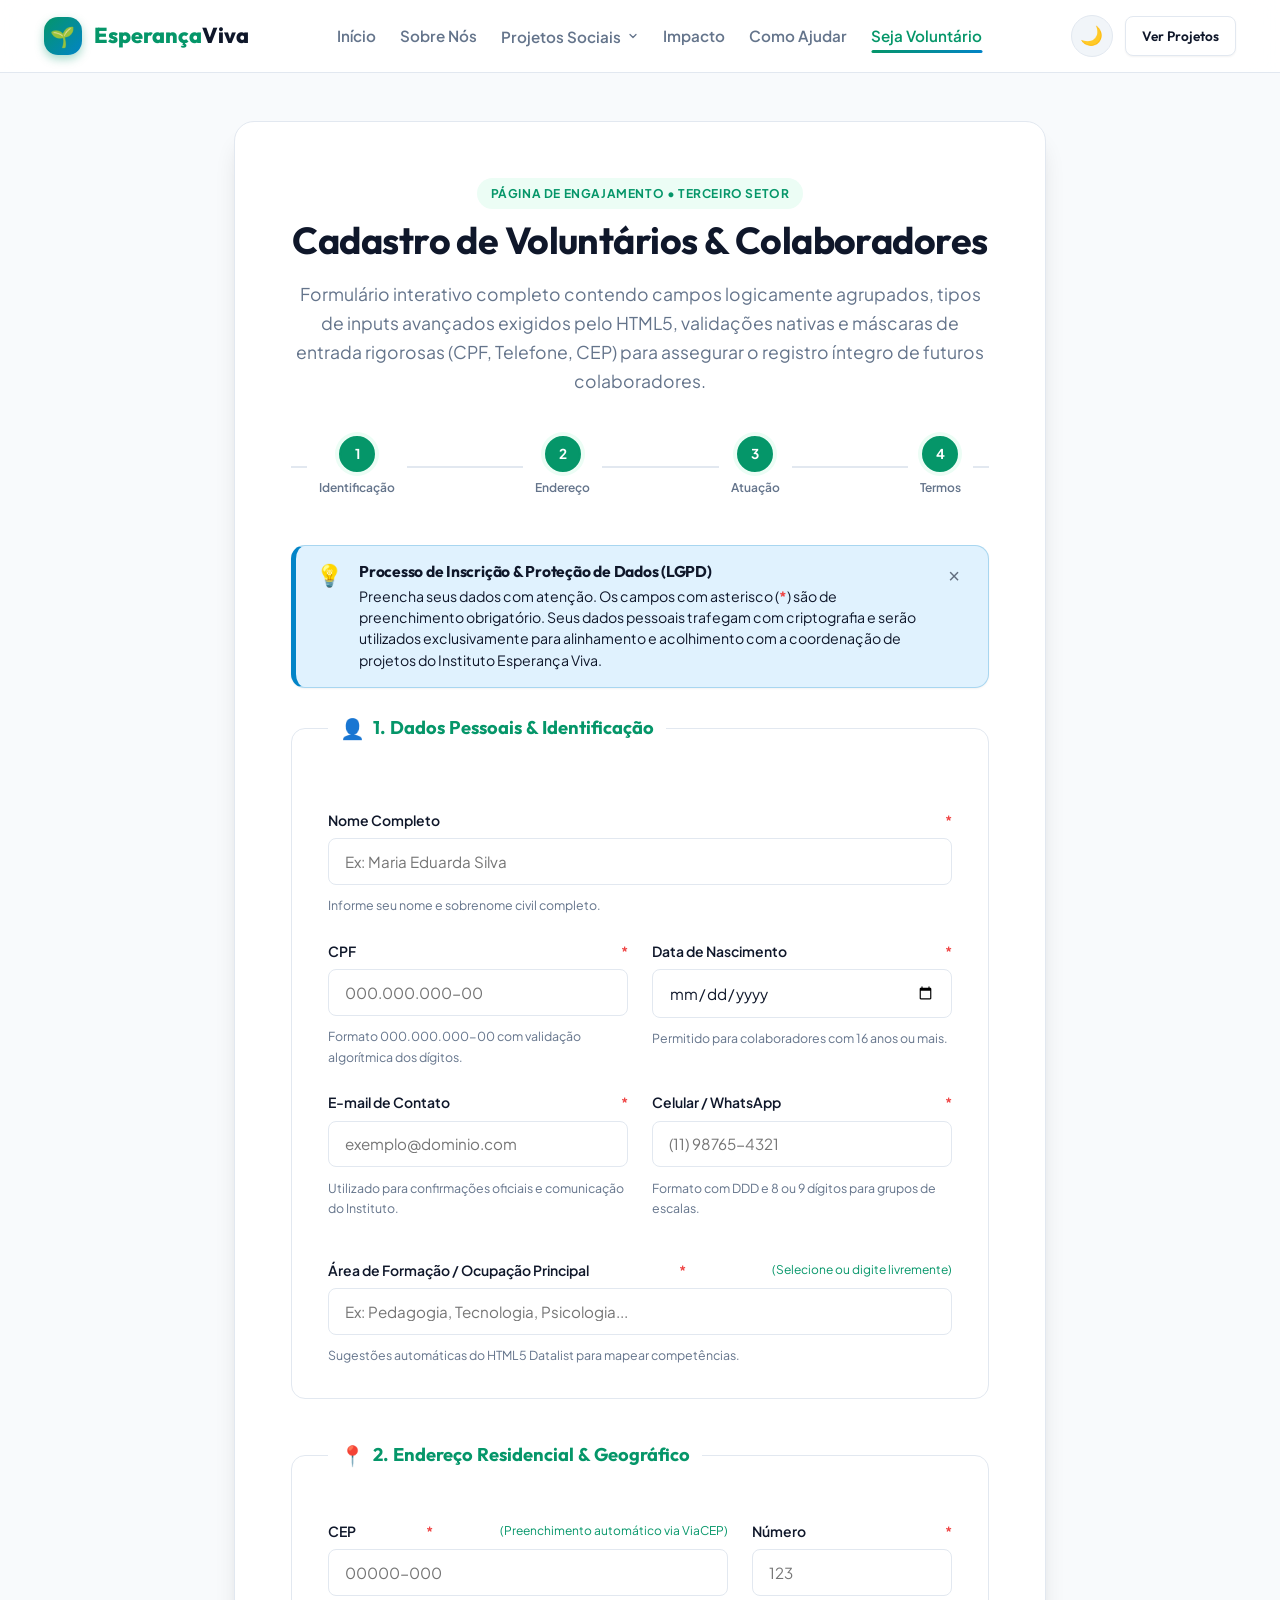
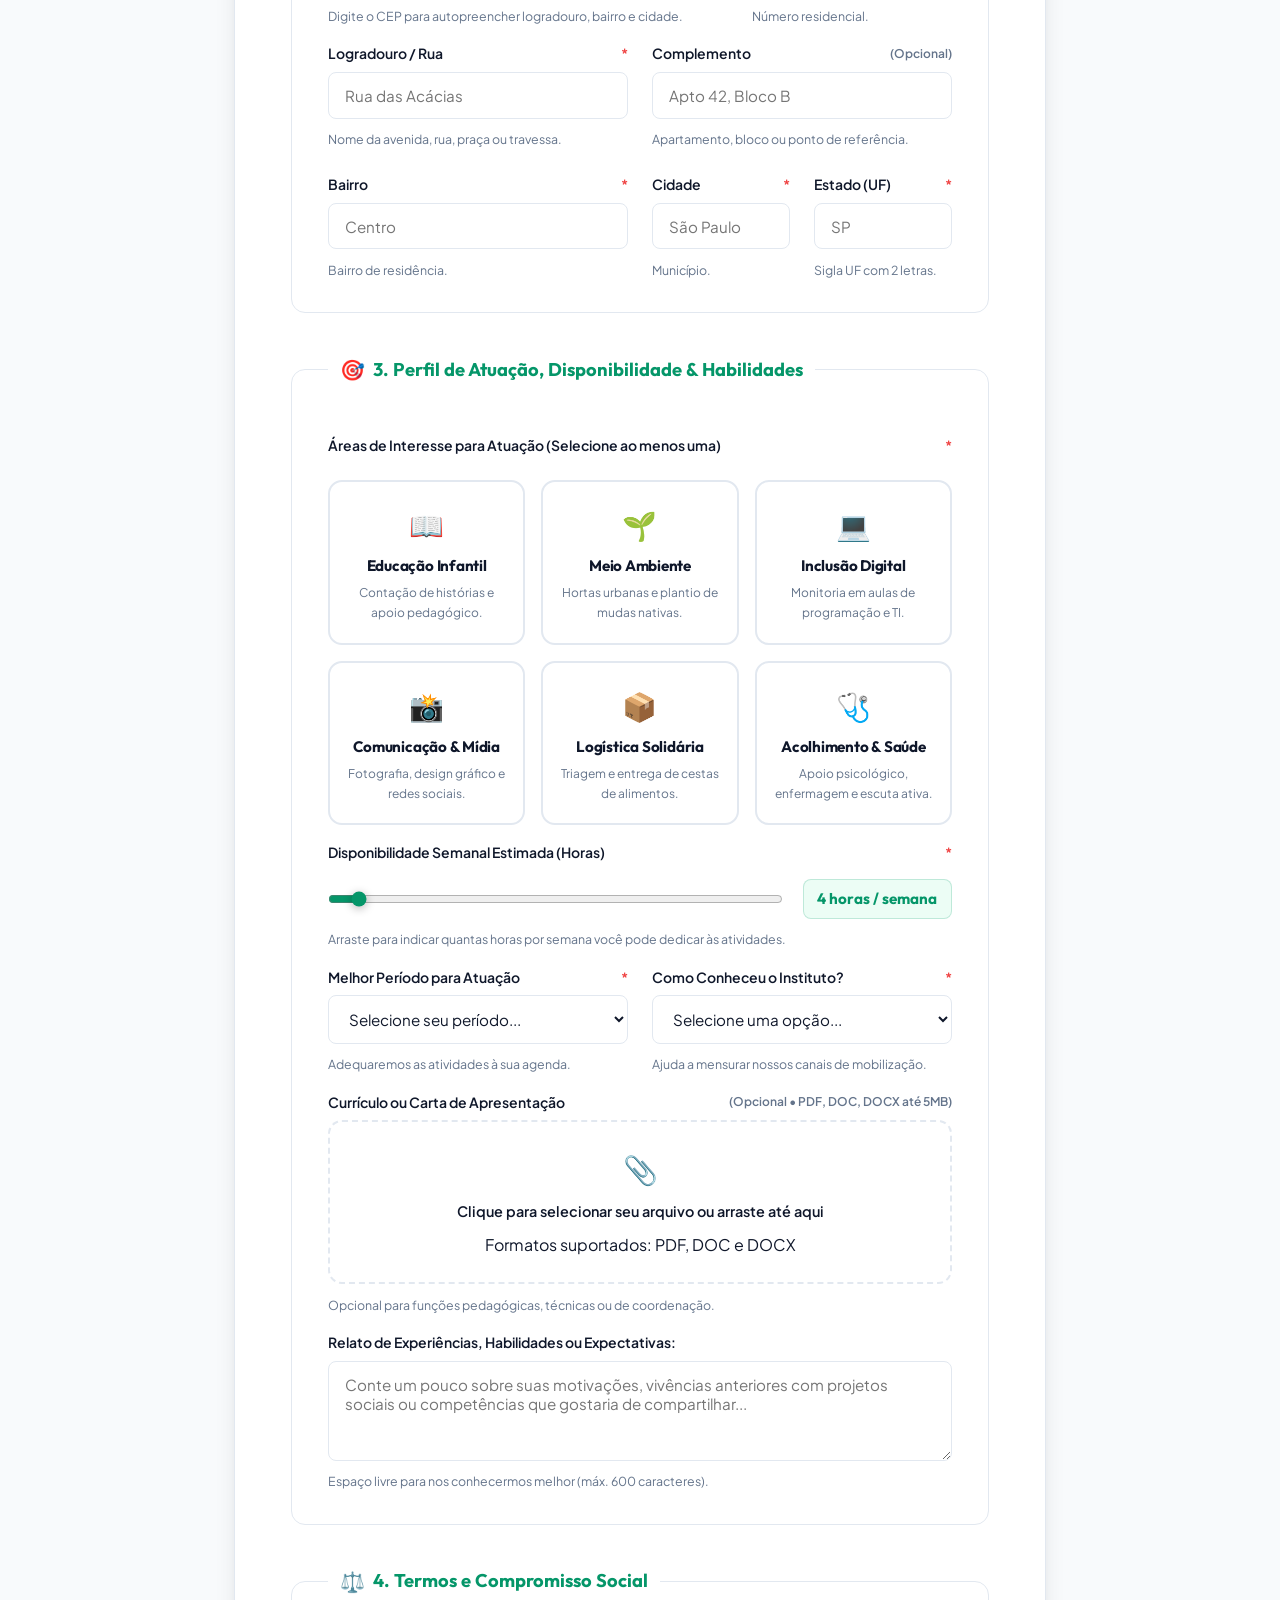
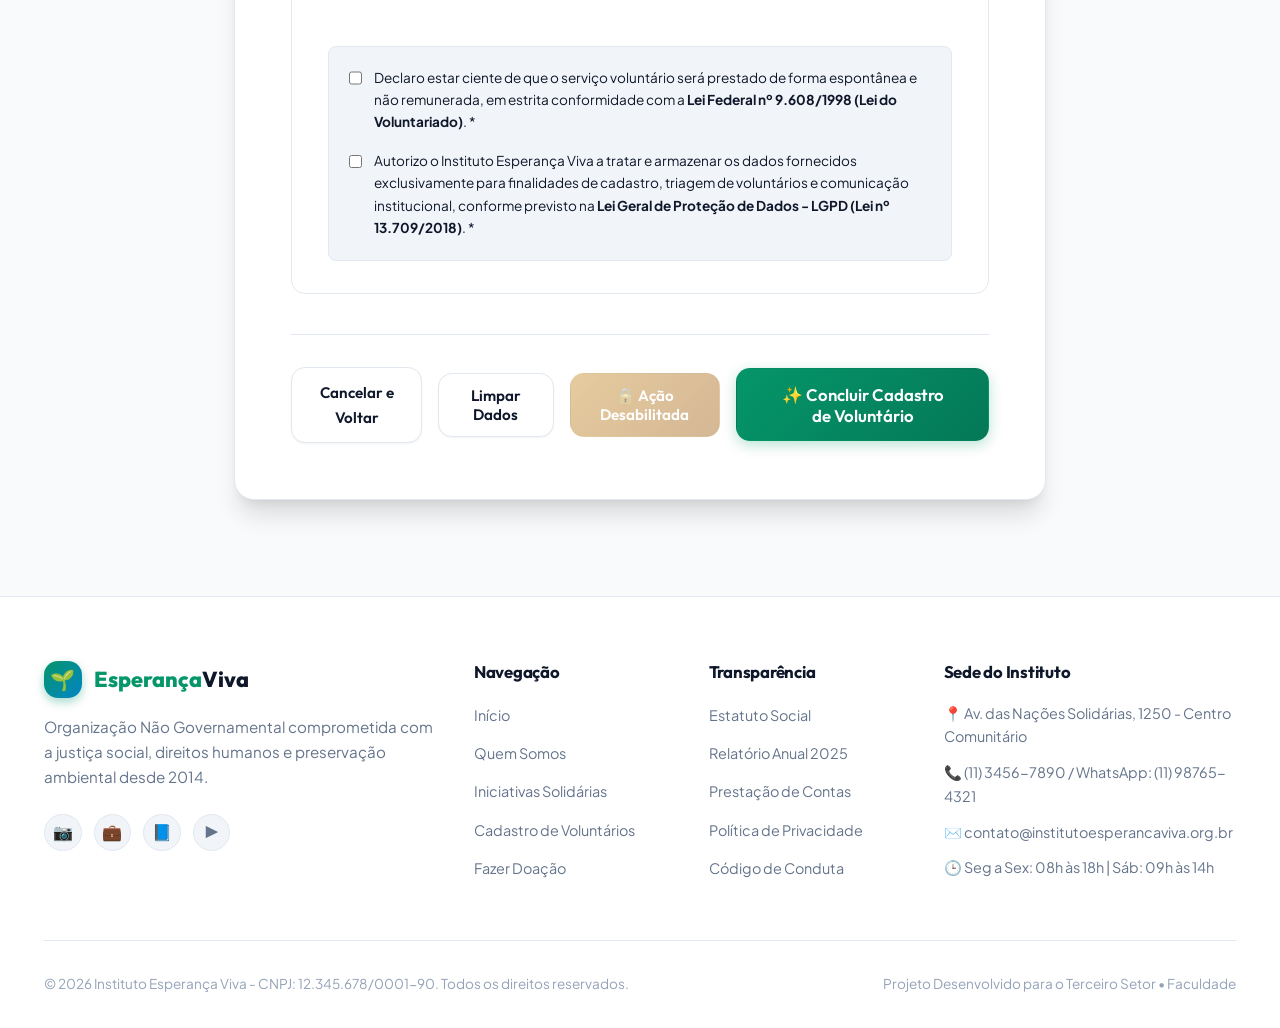
==== commit 03a284d0: "feat(ui): implementar menu responsivo com dropdown desktop e accordion mobile, pseudo-classes de bot" ====
--- a/cadastro.html
+++ b/cadastro.html
@@ -40,7 +40,50 @@
         <ul class="nav-list">
           <li><a href="index.html" class="nav-link">Início</a></li>
           <li><a href="index.html#sobre" class="nav-link">Sobre Nós</a></li>
-          <li><a href="projetos.html" class="nav-link">Iniciativas Solidárias</a></li>
+          <li class="nav-item-dropdown">
+            <button type="button" class="nav-link dropdown-toggle" id="dropdownProjetosBtn" aria-haspopup="true" aria-expanded="false">
+              <span>Projetos Sociais</span>
+              <svg class="dropdown-chevron" width="12" height="12" viewBox="0 0 24 24" fill="none" stroke="currentColor" stroke-width="2.5" stroke-linecap="round" stroke-linejoin="round" aria-hidden="true"><polyline points="6 9 12 15 18 9"></polyline></svg>
+            </button>
+            <ul class="dropdown-menu" aria-labelledby="dropdownProjetosBtn" role="menu">
+              <li role="none">
+                <a href="projetos.html" class="dropdown-item" role="menuitem">
+                  <span class="dropdown-icon" aria-hidden="true">🌟</span>
+                  <div class="dropdown-text">
+                    <strong>Todos os Projetos</strong>
+                    <small>Catálogo completo com filtros</small>
+                  </div>
+                </a>
+              </li>
+              <li role="none">
+                <a href="projetos.html?cat=educacao" class="dropdown-item" role="menuitem">
+                  <span class="dropdown-icon" aria-hidden="true">📚</span>
+                  <div class="dropdown-text">
+                    <strong>Educação do Futuro</strong>
+                    <small>Reforço escolar e tecnologia</small>
+                  </div>
+                </a>
+              </li>
+              <li role="none">
+                <a href="projetos.html?cat=meio-ambiente" class="dropdown-item" role="menuitem">
+                  <span class="dropdown-icon" aria-hidden="true">🌱</span>
+                  <div class="dropdown-text">
+                    <strong>Verde Urbano</strong>
+                    <small>Hortas e sustentabilidade</small>
+                  </div>
+                </a>
+              </li>
+              <li role="none">
+                <a href="projetos.html?cat=tecnologia" class="dropdown-item" role="menuitem">
+                  <span class="dropdown-icon" aria-hidden="true">💻</span>
+                  <div class="dropdown-text">
+                    <strong>Inclusão Digital Tech</strong>
+                    <small>Programação para jovens</small>
+                  </div>
+                </a>
+              </li>
+            </ul>
+          </li>
           <li><a href="index.html#impacto" class="nav-link">Impacto</a></li>
           <li><a href="index.html#doar" class="nav-link">Como Ajudar</a></li>
           <li><a href="cadastro.html" class="nav-link active" aria-current="page">Seja Voluntário</a></li>
@@ -99,6 +142,16 @@
         <!-- FORMULÁRIO PRINCIPAL: W3C Validated, Semantic & Accessible -->
         <form id="volunteerForm" action="#" method="POST" autocomplete="on" role="form" novalidate>
 
+          <!-- Alerta Contextual Integrado: Orientações & LGPD -->
+          <div class="alert alert-info" role="region" aria-label="Orientações sobre o cadastro de voluntário">
+            <div class="alert-icon" aria-hidden="true">💡</div>
+            <div class="alert-content">
+              <h4 class="alert-title">Processo de Inscrição & Proteção de Dados (LGPD)</h4>
+              <p class="alert-description">Preencha seus dados com atenção. Os campos com asterisco (<span style="color:var(--error); font-weight:bold;">*</span>) são de preenchimento obrigatório. Seus dados pessoais trafegam com criptografia e serão utilizados exclusivamente para alinhamento e acolhimento com a coordenação de projetos do Instituto Esperança Viva.</p>
+            </div>
+            <button type="button" class="alert-close" aria-label="Dispensar aviso sobre cadastro">&times;</button>
+          </div>
+
           <!-- ===============================================================
                GRUPO 1: DADOS PESSOAIS & INFORMAÇÕES PESSOAIS (HTML5 Avançado)
                =============================================================== -->
@@ -470,9 +523,13 @@
             </div>
           </fieldset>
 
-          <!-- BOTÕES DE SUBMISSÃO -->
+          <!-- BOTÕES DE SUBMISSÃO COM ESTADOS INTERATIVOS (HOVER, ACTIVE, FOCUS, DISABLED) -->
           <div class="form-actions-bar">
             <a href="index.html" class="btn btn-secondary">Cancelar e Voltar</a>
+            <button type="reset" class="btn btn-secondary" id="resetBtn">Limpar Dados</button>
+            <button type="button" class="btn btn-accent" id="disabledDemoBtn" disabled title="Exemplo visual da pseudo-classe CSS3 :disabled">
+              🔒 Ação Desabilitada
+            </button>
             <button type="submit" id="submitBtn" class="btn btn-primary btn-lg">
               ✨ Concluir Cadastro de Voluntário
             </button>
--- a/css/style.css
+++ b/css/style.css
@@ -110,6 +110,10 @@
   --primary-light: rgba(5, 150, 105, 0.18);
   --secondary-light: rgba(2, 132, 199, 0.18);
   --accent-light: rgba(245, 158, 11, 0.18);
+  --success-bg: rgba(16, 185, 129, 0.15);
+  --error-bg: rgba(239, 68, 68, 0.15);
+  --warning-bg: rgba(245, 158, 11, 0.15);
+  --info-bg: rgba(2, 132, 199, 0.15);
   --shadow-md: 0 4px 12px rgba(0, 0, 0, 0.45);
   --shadow-lg: 0 10px 24px rgba(0, 0, 0, 0.55);
   --shadow-xl: 0 20px 30px rgba(0, 0, 0, 0.65);
@@ -282,6 +286,157 @@
 .nav-link:hover::after,
 .nav-link.active::after {
   width: 100%;
+}
+
+/* ==========================================================================
+   Menu Dropdown Interativo (Desktop & Submenus Acessíveis)
+   ========================================================================== */
+.nav-item-dropdown {
+  position: relative;
+  display: flex;
+  align-items: center;
+}
+
+.dropdown-toggle {
+  background: transparent;
+  border: none;
+  font-family: inherit;
+  font-size: 0.95rem;
+  font-weight: 600;
+  color: var(--text-muted);
+  cursor: pointer;
+  display: inline-flex;
+  align-items: center;
+  gap: 0.4rem;
+  padding: var(--space-2) 0;
+  transition: color var(--transition);
+  position: relative;
+}
+
+.dropdown-toggle:hover,
+.dropdown-toggle:focus-visible,
+.nav-item-dropdown:hover .dropdown-toggle,
+.nav-item-dropdown.is-open .dropdown-toggle {
+  color: var(--primary);
+}
+
+.dropdown-toggle::after {
+  content: '';
+  position: absolute;
+  bottom: 0;
+  left: 50%;
+  width: 0;
+  height: 3px;
+  background: linear-gradient(90deg, var(--primary), var(--secondary));
+  border-radius: var(--radius-full);
+  transition: all 0.3s cubic-bezier(0.16, 1, 0.3, 1);
+  transform: translateX(-50%);
+}
+
+.dropdown-toggle:hover::after,
+.nav-item-dropdown:hover .dropdown-toggle::after,
+.nav-item-dropdown.is-open .dropdown-toggle::after {
+  width: 100%;
+}
+
+.dropdown-chevron {
+  display: inline-block;
+  transition: transform 0.25s ease;
+  vertical-align: middle;
+}
+
+.nav-item-dropdown:hover .dropdown-chevron,
+.nav-item-dropdown:focus-within .dropdown-chevron,
+.nav-item-dropdown.is-open .dropdown-chevron {
+  transform: rotate(180deg);
+}
+
+.dropdown-menu {
+  position: absolute;
+  top: calc(100% + 0.65rem);
+  left: 0;
+  min-width: 275px;
+  background-color: var(--bg-surface);
+  border: 1px solid var(--border);
+  border-radius: var(--radius-md);
+  box-shadow: var(--shadow-xl);
+  padding: var(--space-2);
+  list-style: none;
+  display: flex;
+  flex-direction: column;
+  gap: 0.25rem;
+  opacity: 0;
+  visibility: hidden;
+  transform: translateY(10px);
+  transition: opacity 0.22s ease, transform 0.22s cubic-bezier(0.16, 1, 0.3, 1), visibility 0.22s;
+  z-index: var(--z-dropdown);
+  backdrop-filter: blur(14px);
+  -webkit-backdrop-filter: blur(14px);
+}
+
+/* Indicador pontiagudo superior */
+.dropdown-menu::before {
+  content: '';
+  position: absolute;
+  top: -6px;
+  left: 24px;
+  width: 10px;
+  height: 10px;
+  background-color: var(--bg-surface);
+  border-left: 1px solid var(--border);
+  border-top: 1px solid var(--border);
+  transform: rotate(45deg);
+}
+
+.nav-item-dropdown:hover .dropdown-menu,
+.nav-item-dropdown:focus-within .dropdown-menu,
+.nav-item-dropdown.is-open .dropdown-menu {
+  opacity: 1;
+  visibility: visible;
+  transform: translateY(0);
+}
+
+.dropdown-item {
+  display: flex;
+  align-items: center;
+  gap: var(--space-3);
+  padding: 0.65rem 0.85rem;
+  border-radius: var(--radius-sm);
+  color: var(--text-main);
+  text-decoration: none;
+  transition: all 0.2s ease;
+}
+
+.dropdown-item:hover,
+.dropdown-item:focus {
+  background-color: var(--primary-light);
+  color: var(--primary);
+  transform: translateX(4px);
+  outline: none;
+}
+
+.dropdown-icon {
+  font-size: 1.25rem;
+  line-height: 1;
+  flex-shrink: 0;
+}
+
+.dropdown-text {
+  display: flex;
+  flex-direction: column;
+  text-align: left;
+}
+
+.dropdown-text strong {
+  font-size: 0.88rem;
+  font-weight: 600;
+  color: inherit;
+}
+
+.dropdown-text small {
+  font-size: 0.75rem;
+  color: var(--text-muted);
+  line-height: 1.3;
 }
 
 /* Ações do Topo */
@@ -438,6 +593,29 @@
   font-size: 1.05rem;
 }
 
+/* Pseudo-classes e Estados Interativos Avançados para Botões */
+.btn:focus-visible {
+  outline: 3px solid var(--primary);
+  outline-offset: 3px;
+  box-shadow: 0 0 0 4px var(--primary-light);
+}
+
+.btn:active {
+  transform: translateY(1px) scale(0.98);
+  box-shadow: 0 2px 6px rgba(0, 0, 0, 0.2);
+}
+
+.btn:disabled,
+.btn[disabled],
+.btn.disabled {
+  opacity: 0.55;
+  cursor: not-allowed !important;
+  pointer-events: none;
+  filter: grayscale(45%);
+  box-shadow: none !important;
+  transform: none !important;
+}
+
 /* Badges e Pílulas com Ponto Pulsante */
 .badge {
   display: inline-flex;
@@ -702,6 +880,134 @@
 }
 
 /* ==========================================================================
+   Alertas Contextuais Integrados (Feedback Semântico da Interface)
+   ========================================================================== */
+.alert {
+  display: flex;
+  align-items: flex-start;
+  gap: var(--space-4);
+  padding: var(--space-4) var(--space-5);
+  border-radius: var(--radius-md);
+  border: 1px solid transparent;
+  border-left-width: 5px;
+  margin-bottom: var(--space-6);
+  font-size: 0.925rem;
+  line-height: 1.5;
+  position: relative;
+  transition: opacity 0.3s ease, transform 0.3s ease, margin 0.3s ease;
+  animation: alertFadeIn 0.3s cubic-bezier(0.16, 1, 0.3, 1);
+  box-shadow: var(--shadow-sm);
+}
+
+@keyframes alertFadeIn {
+  from {
+    opacity: 0;
+    transform: translateY(-8px);
+  }
+  to {
+    opacity: 1;
+    transform: translateY(0);
+  }
+}
+
+.alert.is-closing {
+  opacity: 0;
+  transform: translateY(-8px);
+  margin-bottom: 0;
+  padding-top: 0;
+  padding-bottom: 0;
+  height: 0;
+  overflow: hidden;
+}
+
+.alert-icon {
+  font-size: 1.35rem;
+  line-height: 1;
+  flex-shrink: 0;
+  margin-top: 0.1rem;
+}
+
+.alert-content {
+  flex-grow: 1;
+}
+
+.alert-title {
+  font-family: var(--font-heading);
+  font-size: 0.975rem;
+  font-weight: 700;
+  margin-bottom: 0.25rem;
+  color: inherit;
+}
+
+.alert-description {
+  color: var(--text-main);
+  font-size: 0.885rem;
+}
+
+.alert-description a {
+  color: inherit;
+  font-weight: 600;
+  text-decoration: underline;
+}
+
+.alert-close {
+  background: transparent;
+  border: none;
+  color: inherit;
+  font-size: 1.25rem;
+  cursor: pointer;
+  padding: 0.2rem 0.5rem;
+  border-radius: var(--radius-sm);
+  opacity: 0.6;
+  transition: opacity var(--transition), background-color var(--transition);
+  line-height: 1;
+  flex-shrink: 0;
+  display: flex;
+  align-items: center;
+  justify-content: center;
+}
+
+.alert-close:hover {
+  opacity: 1;
+  background-color: rgba(0, 0, 0, 0.08);
+}
+
+/* Variantes Semânticas de Alertas */
+.alert-info {
+  background-color: var(--info-bg);
+  border-color: rgba(2, 132, 199, 0.25);
+  border-left-color: var(--secondary);
+  color: var(--text-main);
+}
+.alert-info .alert-icon { color: var(--secondary); }
+
+.alert-success {
+  background-color: var(--success-bg);
+  border-color: rgba(16, 185, 129, 0.25);
+  border-left-color: var(--success);
+  color: var(--text-main);
+}
+.alert-success .alert-icon { color: var(--success); }
+
+.alert-warning {
+  background-color: var(--warning-bg);
+  border-color: rgba(245, 158, 11, 0.25);
+  border-left-color: var(--warning);
+  color: var(--text-main);
+}
+.alert-warning .alert-icon { color: var(--warning); }
+
+.alert-error,
+.alert-danger {
+  background-color: var(--error-bg);
+  border-color: rgba(239, 68, 68, 0.25);
+  border-left-color: var(--error);
+  color: var(--text-main);
+}
+.alert-error .alert-icon,
+.alert-danger .alert-icon { color: var(--error); }
+
+/* ==========================================================================
    Toast Notification System
    ========================================================================== */
 .toast-container {
@@ -756,6 +1062,20 @@
   color: var(--error);
 }
 
+.toast.info {
+  border-left: 4px solid var(--secondary);
+}
+.toast.info .toast-icon {
+  color: var(--secondary);
+}
+
+.toast.warning {
+  border-left: 4px solid var(--warning);
+}
+.toast.warning .toast-icon {
+  color: var(--warning);
+}
+
 .toast-content h5 {
   font-size: 0.95rem;
   margin-bottom: var(--space-1);
--- a/css/pages.css
+++ b/css/pages.css
@@ -327,10 +327,16 @@
   transition: var(--transition);
 }
 
-.project-card:hover {
+.project-card:hover,
+.project-card:focus-within {
   transform: translateY(-6px);
   box-shadow: var(--shadow-xl);
-  border-color: var(--border-focus);
+  border-color: var(--primary);
+}
+
+.project-card:focus-within {
+  outline: 2px solid var(--primary);
+  outline-offset: 2px;
 }
 
 .project-thumb {
@@ -681,6 +687,36 @@
 }
 
 /* Validation Feedback Styles */
+.form-input:disabled,
+.form-select:disabled,
+.form-textarea:disabled {
+  background-color: var(--bg-subtle);
+  color: var(--text-muted);
+  cursor: not-allowed;
+  border-color: var(--border);
+  opacity: 0.7;
+}
+
+.form-group:focus-within .form-label {
+  color: var(--primary);
+  transition: color var(--transition);
+}
+
+/* Pseudo-classes nativas do HTML5 */
+.form-input:not(:placeholder-shown):user-invalid,
+.form-select:user-invalid,
+.form-textarea:user-invalid {
+  border-color: var(--error);
+  background-color: var(--error-bg);
+}
+
+.form-input:not(:placeholder-shown):user-valid,
+.form-select:user-valid {
+  border-color: var(--success);
+  background-color: var(--success-bg);
+}
+
+/* Classes semânticas gerenciadas por JS */
 .form-group.is-valid .form-input {
   border-color: var(--success);
   background-color: var(--success-bg);
--- a/css/responsive.css
+++ b/css/responsive.css
@@ -132,6 +132,66 @@
     font-weight: 700;
   }
 
+  /* Dropdown no formato Accordion Mobile */
+  .nav-item-dropdown {
+    flex-direction: column;
+    align-items: stretch;
+    width: 100%;
+  }
+
+  .dropdown-toggle {
+    width: 100%;
+    font-size: 1.15rem;
+    padding: var(--space-3) var(--space-4);
+    border-radius: var(--radius-sm);
+    background-color: var(--bg-subtle);
+    min-height: 44px;
+    display: flex;
+    align-items: center;
+    justify-content: space-between;
+  }
+
+  .dropdown-toggle::after {
+    display: none;
+  }
+
+  .dropdown-menu {
+    position: static;
+    transform: none;
+    opacity: 1;
+    visibility: visible;
+    width: 100%;
+    min-width: 100%;
+    box-shadow: none;
+    border: 1px solid var(--border);
+    background-color: var(--bg-surface);
+    margin-top: 0.5rem;
+    display: none;
+    padding: var(--space-2);
+  }
+
+  .dropdown-menu::before {
+    display: none;
+  }
+
+  .nav-item-dropdown.is-open .dropdown-menu {
+    display: flex;
+    animation: fadeInDown 0.25s ease-out;
+  }
+
+  .nav-item-dropdown:hover .dropdown-menu {
+    display: none; /* No mobile não abre via hover acidental */
+  }
+
+  .nav-item-dropdown.is-open:hover .dropdown-menu {
+    display: flex;
+  }
+
+  .dropdown-item {
+    padding: var(--space-3);
+    border-radius: var(--radius-sm);
+  }
+
   .hero-description {
     font-size: 1.1rem;
   }
